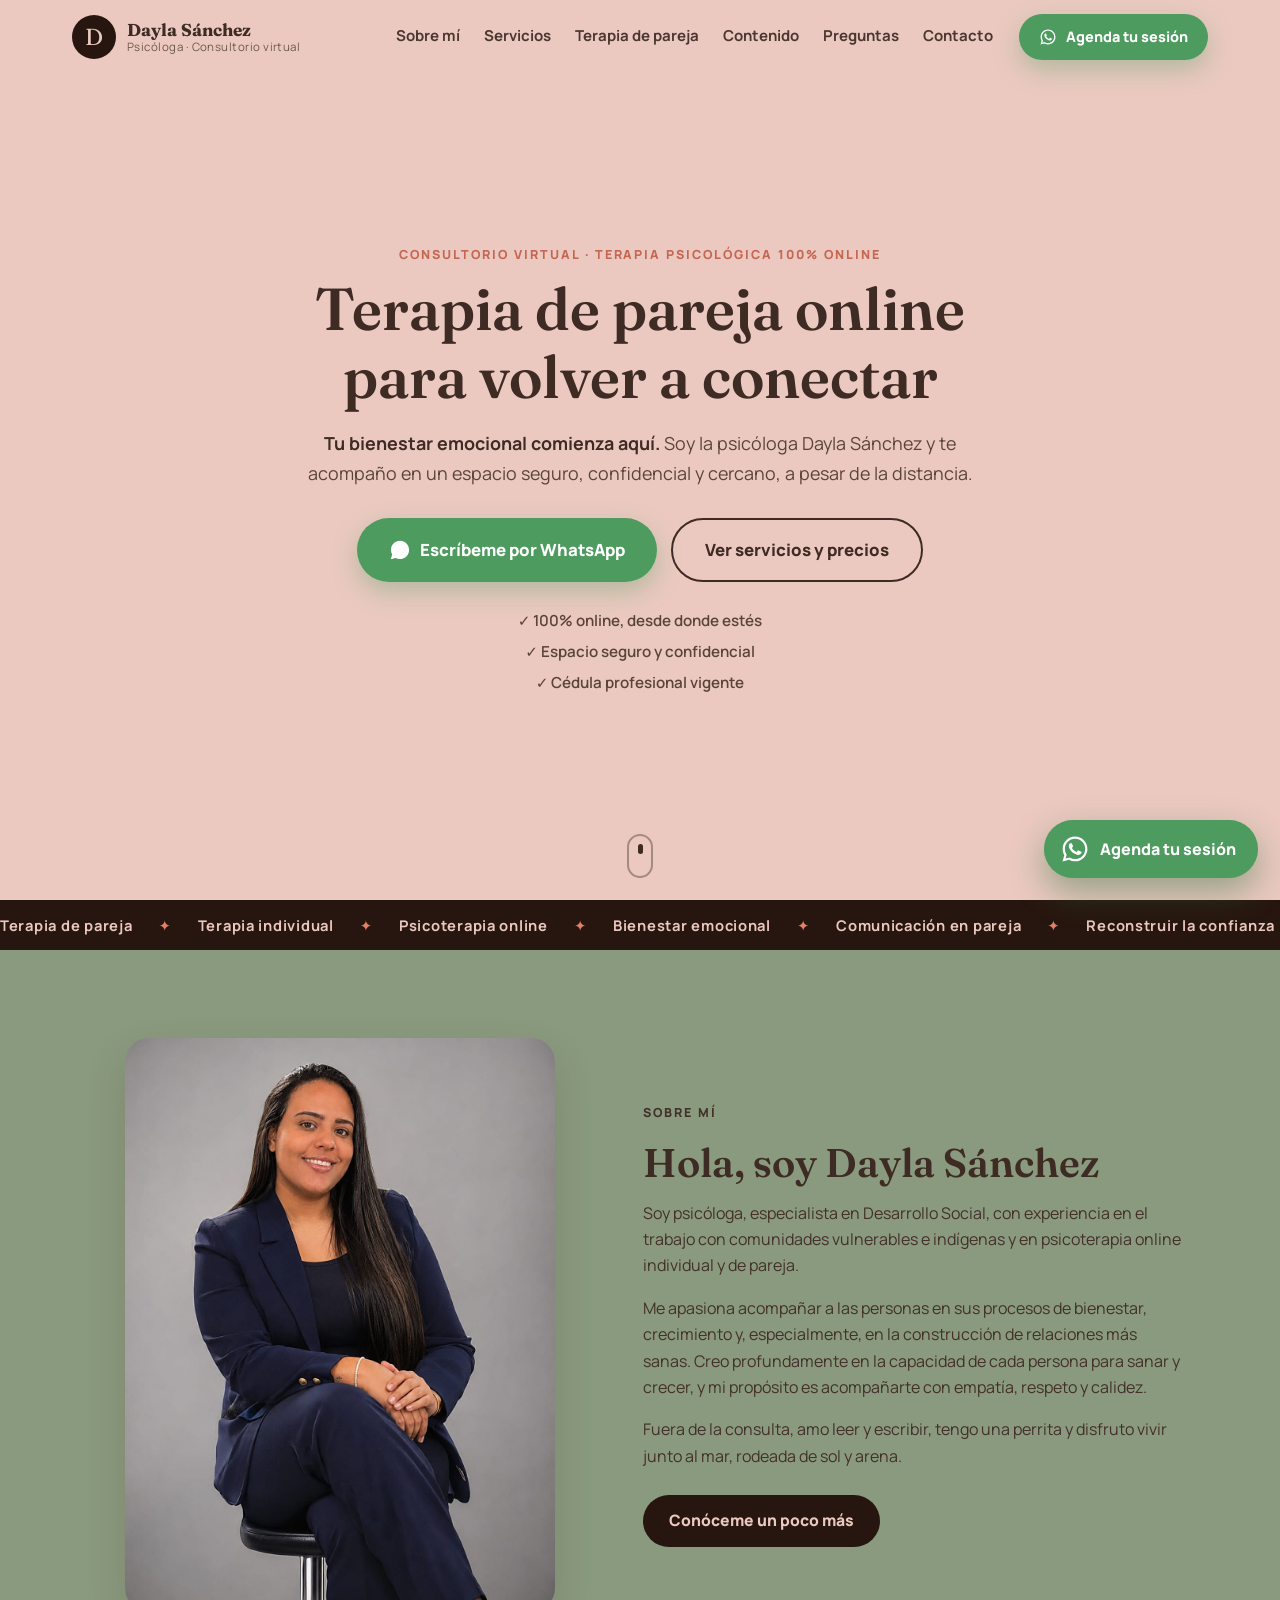
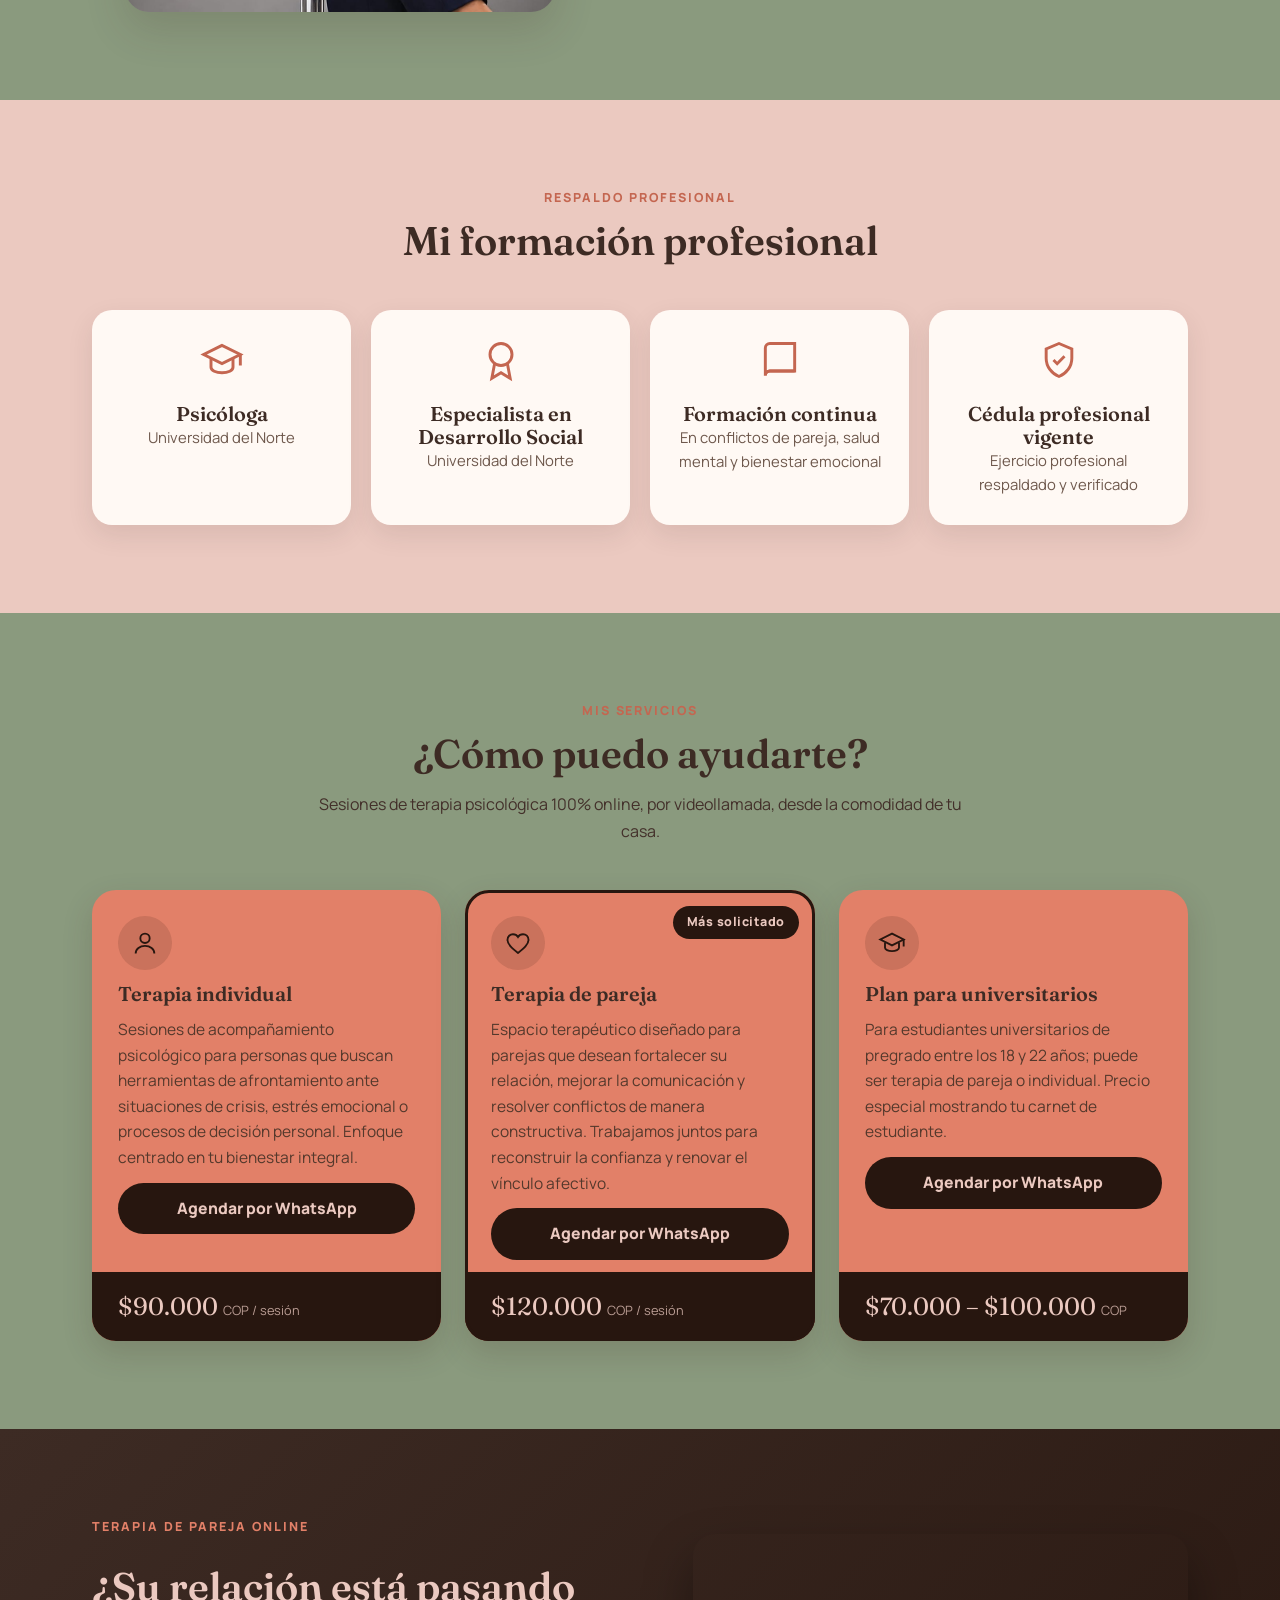
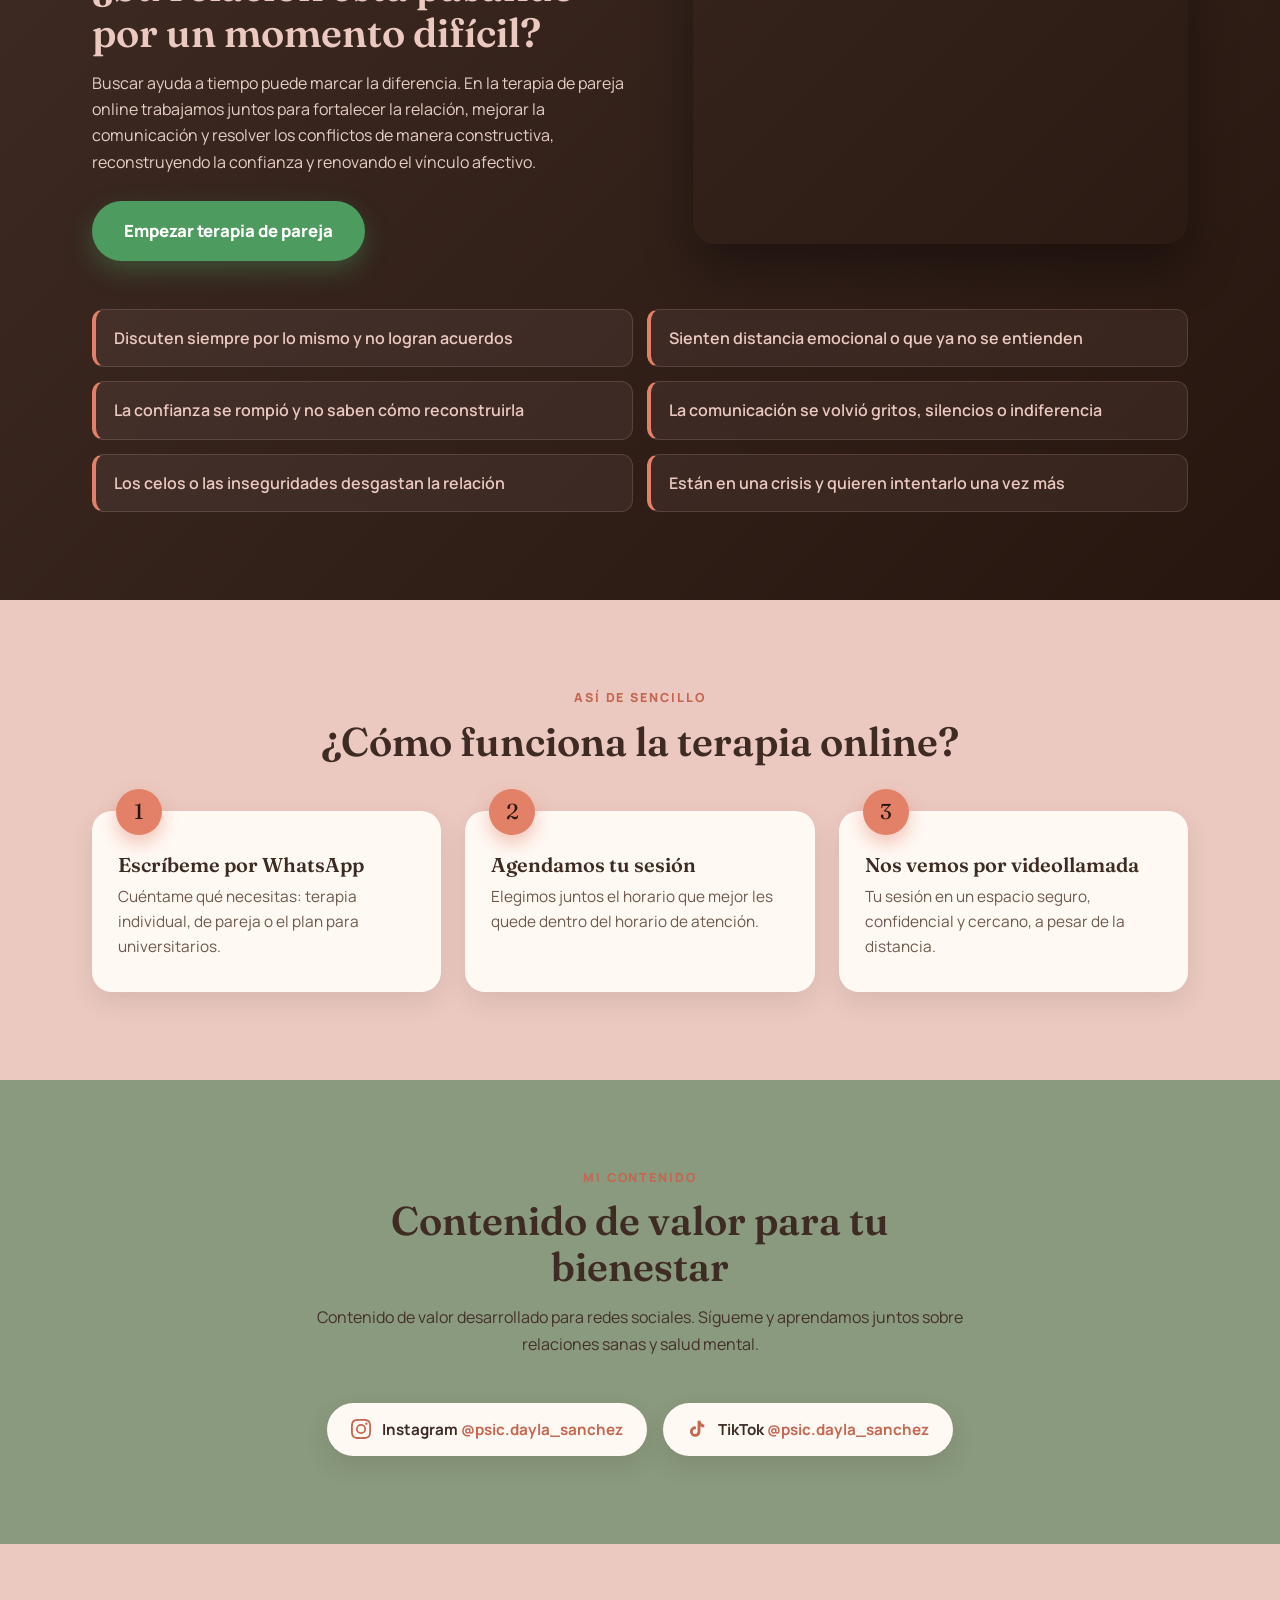
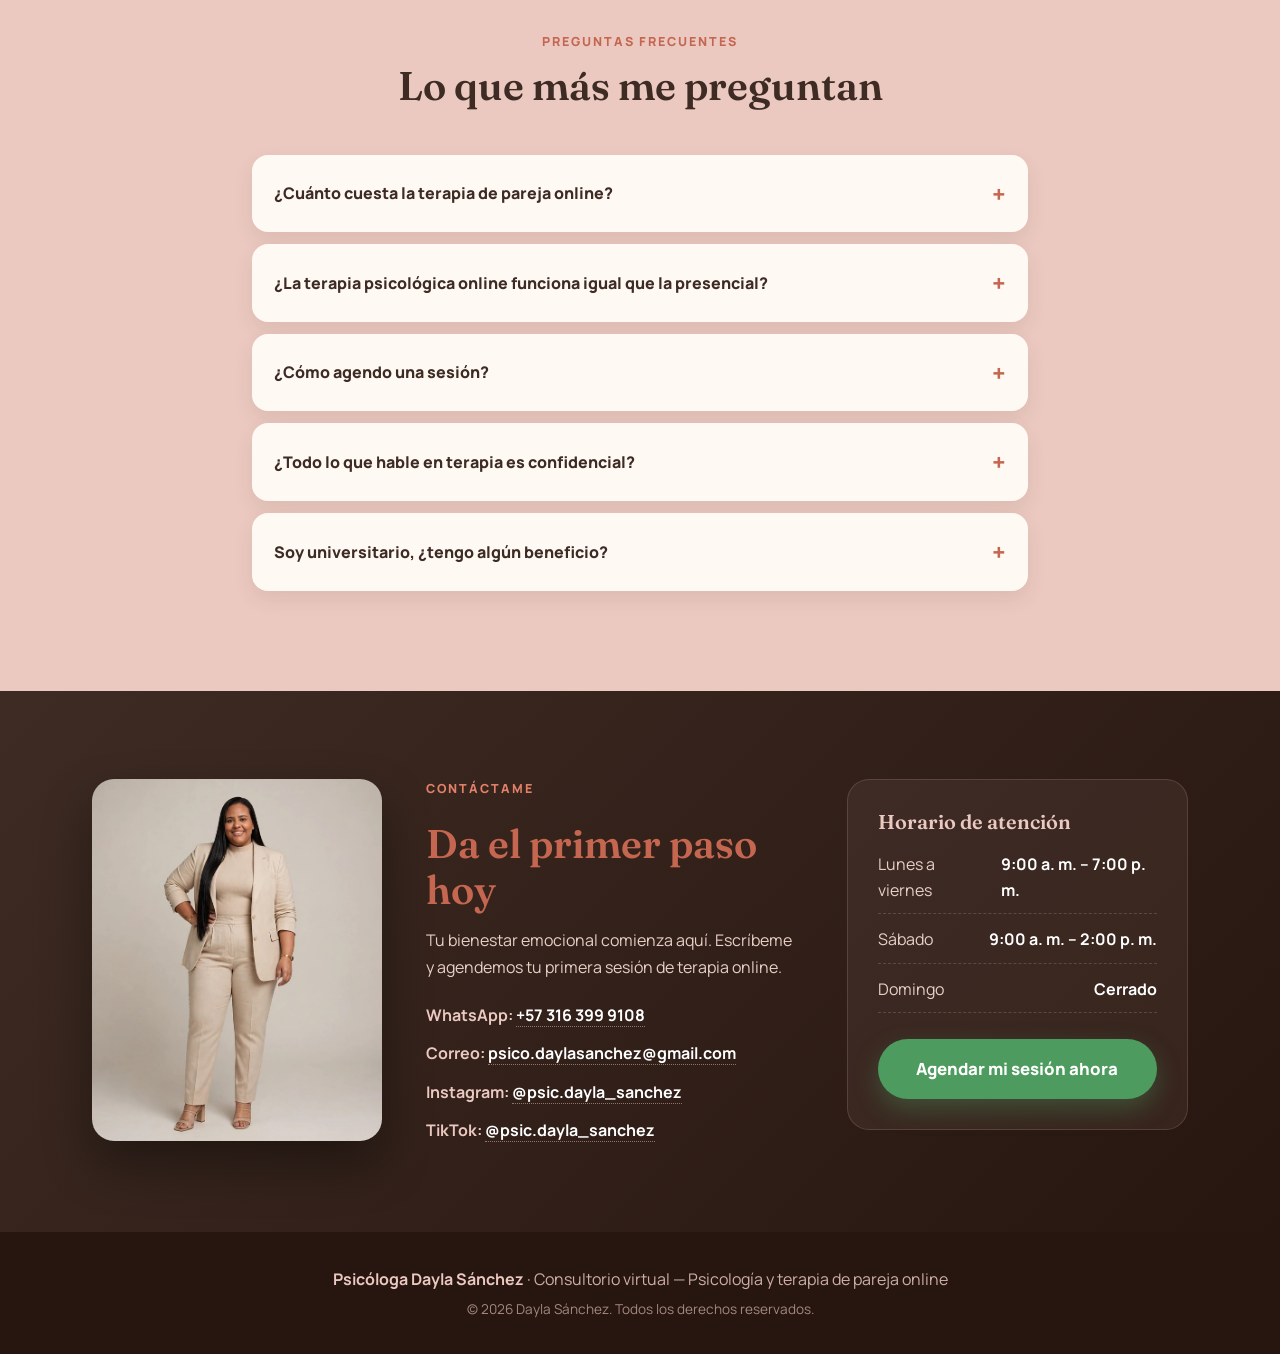
==== index.html @ b7647525 "Sin foto en el inicio, foto nueva en contacto y fotos en alta calidad" ====
<!DOCTYPE html>
<html lang="es">
<head>
<meta charset="UTF-8">
<meta name="viewport" content="width=device-width, initial-scale=1.0">
<title>Terapia de Pareja Online | Psicóloga Dayla Sánchez — Psicoterapia en línea</title>
<meta name="description" content="Terapia de pareja online con la psicóloga Dayla Sánchez. Psicoterapia 100% en línea: terapia individual, terapia de pareja y plan para universitarios. Espacio seguro, confidencial y cercano. Agenda tu sesión por WhatsApp.">
<meta name="keywords" content="terapia de pareja, terapia de pareja online, psicóloga de parejas, terapia psicológica online, psicoterapia en línea, terapia individual, psicóloga online, terapia para universitarios, bienestar emocional, conflictos de pareja">
<meta name="author" content="Psicóloga Dayla Sánchez">
<meta name="robots" content="index, follow">
<meta property="og:type" content="website">
<meta property="og:title" content="Terapia de Pareja Online | Psicóloga Dayla Sánchez">
<meta property="og:description" content="Tu bienestar emocional comienza aquí. Terapia psicológica 100% online: individual, de pareja y para universitarios. Agenda por WhatsApp.">
<meta property="og:image" content="contacto.jpg">
<meta property="og:locale" content="es_CO">
<link rel="icon" href="data:image/svg+xml,<svg xmlns='http://www.w3.org/2000/svg' viewBox='0 0 100 100'><circle cx='50' cy='50' r='46' fill='%2327160f'/><text x='50' y='66' font-size='52' text-anchor='middle' fill='%23ebc9c0' font-family='Georgia'>D</text></svg>">
<link rel="preconnect" href="https://fonts.googleapis.com">
<link rel="preconnect" href="https://fonts.gstatic.com" crossorigin>
<link href="https://fonts.googleapis.com/css2?family=Fraunces:ital,opsz,wght@0,9..144,400;0,9..144,500;0,9..144,600;1,9..144,400&family=Manrope:wght@400;500;600;700;800&display=swap" rel="stylesheet">
<link rel="stylesheet" href="styles.css">
<script type="application/ld+json">
{
  "@context": "https://schema.org",
  "@type": "ProfessionalService",
  "name": "Psicóloga Dayla Sánchez — Consultorio Virtual",
  "description": "Terapia psicológica 100% online: terapia de pareja, terapia individual y plan de terapia para universitarios.",
  "email": "psico.daylasanchez@gmail.com",
  "telephone": "+57 316 399 9108",
  "priceRange": "$70.000 - $120.000 COP",
  "openingHours": ["Mo-Fr 09:00-19:00", "Sa 09:00-14:00"],
  "founder": {
    "@type": "Person",
    "name": "Dayla Sánchez",
    "jobTitle": "Psicóloga — Especialista en Desarrollo Social",
    "alumniOf": "Universidad del Norte"
  },
  "sameAs": [
    "https://www.instagram.com/psic.dayla_sanchez",
    "https://www.tiktok.com/@psic.dayla_sanchez"
  ],
  "makesOffer": [
    {"@type": "Offer", "itemOffered": {"@type": "Service", "name": "Terapia de pareja online"}, "price": "120000", "priceCurrency": "COP"},
    {"@type": "Offer", "itemOffered": {"@type": "Service", "name": "Terapia individual online"}, "price": "90000", "priceCurrency": "COP"},
    {"@type": "Offer", "itemOffered": {"@type": "Service", "name": "Plan de terapia para universitarios"}, "price": "70000", "priceCurrency": "COP"}
  ]
}
</script>
<script type="application/ld+json">
{
  "@context": "https://schema.org",
  "@type": "FAQPage",
  "mainEntity": [
    {"@type": "Question", "name": "¿Cuánto cuesta la terapia de pareja online?", "acceptedAnswer": {"@type": "Answer", "text": "La sesión de terapia de pareja online cuesta $120.000 COP. La terapia individual cuesta $90.000 COP y el plan para universitarios está entre $70.000 y $100.000 COP."}},
    {"@type": "Question", "name": "¿La terapia psicológica online funciona igual que la presencial?", "acceptedAnswer": {"@type": "Answer", "text": "Sí. Las sesiones se realizan por videollamada en un espacio seguro, confidencial y cercano a pesar de la distancia, con el mismo acompañamiento profesional de una consulta presencial."}},
    {"@type": "Question", "name": "¿Cómo agendo una sesión de terapia de pareja?", "acceptedAnswer": {"@type": "Answer", "text": "Escribiendo por WhatsApp al +57 316 399 9108. El horario de atención es de lunes a viernes de 9:00 a. m. a 7:00 p. m. y sábados de 9:00 a. m. a 2:00 p. m."}},
    {"@type": "Question", "name": "¿La terapia es confidencial?", "acceptedAnswer": {"@type": "Answer", "text": "Sí. Todo lo que se conversa en sesión es estrictamente confidencial; es un espacio seguro pensado para que puedas expresarte con total confianza."}}
  ]
}
</script>
</head>
<body>

<header class="site-header" id="header">
  <div class="header-inner">
    <a class="brand" href="#inicio" aria-label="Psicóloga Dayla Sánchez">
      <span class="brand-mark">D</span>
      <span class="brand-text"><strong>Dayla Sánchez</strong><small>Psicóloga · Consultorio virtual</small></span>
    </a>
    <nav class="main-nav" aria-label="Navegación principal">
      <a href="#sobre-mi">Sobre mí</a>
      <a href="#servicios">Servicios</a>
      <a href="#pareja">Terapia de pareja</a>
      <a href="#contenido">Contenido</a>
      <a href="#preguntas">Preguntas</a>
      <a href="#contacto">Contacto</a>
    </nav>
    <a class="btn btn-whatsapp header-cta" href="https://wa.me/573163999108?text=Hola%20Dayla%2C%20quiero%20agendar%20una%20sesi%C3%B3n%20de%20terapia." target="_blank" rel="noopener">
      <svg viewBox="0 0 24 24" width="18" height="18" fill="currentColor" aria-hidden="true"><path d="M12.04 2C6.58 2 2.13 6.45 2.13 11.91c0 1.75.46 3.45 1.32 4.95L2 22l5.25-1.38a9.9 9.9 0 0 0 4.79 1.22c5.46 0 9.9-4.45 9.9-9.91C21.94 6.45 17.5 2 12.04 2zm0 18.03a8.1 8.1 0 0 1-4.13-1.13l-.3-.18-3.12.82.83-3.04-.19-.31a8.08 8.08 0 0 1-1.24-4.28c0-4.47 3.64-8.1 8.15-8.1 4.5 0 8.14 3.63 8.14 8.1 0 4.47-3.64 8.12-8.14 8.12zm4.46-6.08c-.25-.12-1.45-.72-1.67-.8-.22-.08-.39-.12-.55.13-.16.24-.62.8-.76.96-.14.16-.28.18-.53.06-.25-.13-1.03-.38-1.97-1.21-.73-.65-1.21-1.45-1.36-1.7-.14-.24-.01-.38.11-.5.11-.11.25-.28.37-.42.12-.14.16-.25.25-.41.08-.16.04-.31-.02-.43-.06-.13-.55-1.35-.77-1.84-.2-.48-.41-.42-.56-.43h-.48c-.17 0-.43.06-.66.31-.22.25-.86.85-.86 2.07 0 1.22.89 2.4 1.01 2.56.13.16 1.75 2.67 4.23 3.74.59.26 1.05.41 1.41.52.6.19 1.13.16 1.56.1.48-.07 1.45-.59 1.77-1.17.32-.58.32-1.07.22-1.17-.1-.1-.23-.16-.48-.28z"/></svg>
      Agenda tu sesión
    </a>
    <button class="nav-toggle" id="navToggle" aria-label="Abrir menú" aria-expanded="false"><span></span><span></span><span></span></button>
  </div>
</header>

<main>
<!-- ============ HERO ============ -->
<section class="hero" id="inicio">
  <div class="hero-inner">
  <div class="hero-content reveal">
    <p class="eyebrow">Consultorio virtual · Terapia psicológica 100% online</p>
    <h1>Terapia de pareja online para volver a conectar</h1>
    <p class="hero-sub"><strong>Tu bienestar emocional comienza aquí.</strong> Soy la psicóloga Dayla Sánchez y te acompaño en un espacio seguro, confidencial y cercano, a pesar de la distancia.</p>
    <div class="hero-ctas">
      <a class="btn btn-whatsapp btn-lg pulse" href="https://wa.me/573163999108?text=Hola%20Dayla%2C%20quiero%20informaci%C3%B3n%20sobre%20la%20terapia%20de%20pareja%20online." target="_blank" rel="noopener">
        <svg viewBox="0 0 24 24" width="22" height="22" fill="currentColor" aria-hidden="true"><path d="M12.04 2C6.58 2 2.13 6.45 2.13 11.91c0 1.75.46 3.45 1.32 4.95L2 22l5.25-1.38a9.9 9.9 0 0 0 4.79 1.22c5.46 0 9.9-4.45 9.9-9.91C21.94 6.45 17.5 2 12.04 2zm4.46 11.95c-.25-.12-1.45-.72-1.67-.8-.22-.08-.39-.12-.55.13-.16.24-.62.8-.76.96-.14.16-.28.18-.53.06-.25-.13-1.03-.38-1.97-1.21-.73-.65-1.21-1.45-1.36-1.7-.14-.24-.01-.38.11-.5.11-.11.25-.28.37-.42.12-.14.16-.25.25-.41.08-.16.04-.31-.02-.43-.06-.13-.55-1.35-.77-1.84-.2-.48-.41-.42-.56-.43h-.48c-.17 0-.43.06-.66.31-.22.25-.86.85-.86 2.07 0 1.22.89 2.4 1.01 2.56.13.16 1.75 2.67 4.23 3.74.59.26 1.05.41 1.41.52.6.19 1.13.16 1.56.1.48-.07 1.45-.59 1.77-1.17.32-.58.32-1.07.22-1.17-.1-.1-.23-.16-.48-.28z"/></svg>
        Escríbeme por WhatsApp
      </a>
      <a class="btn btn-ghost btn-lg" href="#servicios">Ver servicios y precios</a>
    </div>
    <ul class="hero-badges">
      <li>✓ 100% online, desde donde estés</li>
      <li>✓ Espacio seguro y confidencial</li>
      <li>✓ Cédula profesional vigente</li>
    </ul>
  </div>
  </div>
  <div class="scroll-hint" aria-hidden="true"><span></span></div>
</section>

<!-- ============ MARQUEE ============ -->
<div class="marquee" aria-hidden="true">
  <div class="marquee-track">
    <span>Terapia de pareja</span><i>✦</i><span>Terapia individual</span><i>✦</i><span>Psicoterapia online</span><i>✦</i><span>Bienestar emocional</span><i>✦</i><span>Comunicación en pareja</span><i>✦</i><span>Reconstruir la confianza</span><i>✦</i><span>Salud mental</span><i>✦</i>
    <span>Terapia de pareja</span><i>✦</i><span>Terapia individual</span><i>✦</i><span>Psicoterapia online</span><i>✦</i><span>Bienestar emocional</span><i>✦</i><span>Comunicación en pareja</span><i>✦</i><span>Reconstruir la confianza</span><i>✦</i><span>Salud mental</span><i>✦</i>
  </div>
</div>

<!-- ============ SOBRE MÍ ============ -->
<section class="section section-alt" id="sobre-mi">
  <div class="container about-grid">
    <div class="about-photo reveal">
      <img src="navy.jpg" alt="Retrato profesional de la psicóloga Dayla Sánchez" width="600" height="800">
    </div>
    <div class="about-text reveal">
      <p class="eyebrow">Sobre mí</p>
      <h2>Hola, soy Dayla Sánchez</h2>
      <p>Soy psicóloga, especialista en Desarrollo Social, con experiencia en el trabajo con comunidades vulnerables e indígenas y en psicoterapia online individual y de pareja.</p>
      <p>Me apasiona acompañar a las personas en sus procesos de bienestar, crecimiento y, especialmente, en la construcción de relaciones más sanas. Creo profundamente en la capacidad de cada persona para sanar y crecer, y mi propósito es acompañarte con empatía, respeto y calidez.</p>
      <p>Fuera de la consulta, amo leer y escribir, tengo una perrita y disfruto vivir junto al mar, rodeada de sol y arena.</p>
      <a class="btn btn-dark" href="https://wa.me/573163999108?text=Hola%20Dayla%2C%20quiero%20conocer%20m%C3%A1s%20sobre%20tus%20sesiones%20de%20terapia." target="_blank" rel="noopener">Conóceme un poco más</a>
    </div>
  </div>
</section>

<!-- ============ FORMACIÓN ============ -->
<section class="section">
  <div class="container">
    <div class="section-head reveal">
      <p class="eyebrow">Respaldo profesional</p>
      <h2>Mi formación profesional</h2>
    </div>
    <div class="cards-4">
      <article class="mini-card reveal">
        <svg class="icon" viewBox="0 0 24 24" fill="none" stroke="currentColor" stroke-width="1.6" aria-hidden="true"><path d="M12 4 2 9l10 5 10-5-10-5z"/><path d="M6 11.5V16c0 1.7 2.7 3 6 3s6-1.3 6-3v-4.5"/><path d="M22 9v6"/></svg>
        <h3>Psicóloga</h3>
        <p>Universidad del Norte</p>
      </article>
      <article class="mini-card reveal">
        <svg class="icon" viewBox="0 0 24 24" fill="none" stroke="currentColor" stroke-width="1.6" aria-hidden="true"><circle cx="12" cy="9" r="6"/><path d="M8.5 14 7 22l5-3 5 3-1.5-8"/></svg>
        <h3>Especialista en Desarrollo Social</h3>
        <p>Universidad del Norte</p>
      </article>
      <article class="mini-card reveal">
        <svg class="icon" viewBox="0 0 24 24" fill="none" stroke="currentColor" stroke-width="1.6" aria-hidden="true"><path d="M4 5.5A2.5 2.5 0 0 1 6.5 3H20v15H6.5A2.5 2.5 0 0 0 4 20.5v-15z"/><path d="M4 20.5A2.5 2.5 0 0 1 6.5 18H20"/></svg>
        <h3>Formación continua</h3>
        <p>En conflictos de pareja, salud mental y bienestar emocional</p>
      </article>
      <article class="mini-card reveal">
        <svg class="icon" viewBox="0 0 24 24" fill="none" stroke="currentColor" stroke-width="1.6" aria-hidden="true"><path d="M12 3l7 3v5c0 4.6-3 8.4-7 10-4-1.6-7-5.4-7-10V6l7-3z"/><path d="M9 12l2 2 4-4"/></svg>
        <h3>Cédula profesional vigente</h3>
        <p>Ejercicio profesional respaldado y verificado</p>
      </article>
    </div>
  </div>
</section>

<!-- ============ SERVICIOS ============ -->
<section class="section section-alt" id="servicios">
  <div class="container">
    <div class="section-head reveal">
      <p class="eyebrow">Mis servicios</p>
      <h2>¿Cómo puedo ayudarte?</h2>
      <p class="section-sub">Sesiones de terapia psicológica 100% online, por videollamada, desde la comodidad de tu casa.</p>
    </div>
    <div class="cards-3">
      <article class="service-card reveal">
        <div class="service-body">
          <span class="service-icon"><svg viewBox="0 0 24 24" fill="none" stroke="currentColor" stroke-width="1.6" aria-hidden="true"><circle cx="12" cy="8" r="4"/><path d="M4 21c0-4 3.6-6.5 8-6.5s8 2.5 8 6.5"/></svg></span>
          <h3>Terapia individual</h3>
          <p>Sesiones de acompañamiento psicológico para personas que buscan herramientas de afrontamiento ante situaciones de crisis, estrés emocional o procesos de decisión personal. Enfoque centrado en tu bienestar integral.</p>
          <a class="btn btn-dark" href="https://wa.me/573163999108?text=Hola%20Dayla%2C%20quiero%20agendar%20una%20sesi%C3%B3n%20de%20terapia%20individual." target="_blank" rel="noopener">Agendar por WhatsApp</a>
          <p class="price">$90.000 <small>COP / sesión</small></p>
        </div>
      </article>
      <article class="service-card featured reveal">
        <span class="tag">Más solicitado</span>
        <div class="service-body">
          <span class="service-icon"><svg viewBox="0 0 24 24" fill="none" stroke="currentColor" stroke-width="1.6" aria-hidden="true"><path d="M12 20.5C7 16.5 3 13.3 3 9.3 3 6.4 5.2 4.5 7.7 4.5c1.7 0 3.4.9 4.3 2.4.9-1.5 2.6-2.4 4.3-2.4 2.5 0 4.7 1.9 4.7 4.8 0 4-4 7.2-9 11.2z"/></svg></span>
          <h3>Terapia de pareja</h3>
          <p>Espacio terapéutico diseñado para parejas que desean fortalecer su relación, mejorar la comunicación y resolver conflictos de manera constructiva. Trabajamos juntos para reconstruir la confianza y renovar el vínculo afectivo.</p>
          <a class="btn btn-dark" href="https://wa.me/573163999108?text=Hola%20Dayla%2C%20quiero%20agendar%20una%20sesi%C3%B3n%20de%20terapia%20de%20pareja." target="_blank" rel="noopener">Agendar por WhatsApp</a>
          <p class="price">$120.000 <small>COP / sesión</small></p>
        </div>
      </article>
      <article class="service-card reveal">
        <div class="service-body">
          <span class="service-icon"><svg viewBox="0 0 24 24" fill="none" stroke="currentColor" stroke-width="1.6" aria-hidden="true"><path d="M12 4 2 9l10 5 10-5-10-5z"/><path d="M6 11.5V16c0 1.7 2.7 3 6 3s6-1.3 6-3v-4.5"/><path d="M22 9v6"/></svg></span>
          <h3>Plan para universitarios</h3>
          <p>Para estudiantes universitarios de pregrado entre los 18 y 22 años; puede ser terapia de pareja o individual. Precio especial mostrando tu carnet de estudiante.</p>
          <a class="btn btn-dark" href="https://wa.me/573163999108?text=Hola%20Dayla%2C%20quiero%20informaci%C3%B3n%20sobre%20el%20plan%20de%20terapia%20para%20universitarios." target="_blank" rel="noopener">Agendar por WhatsApp</a>
          <p class="price">$70.000 – $100.000 <small>COP</small></p>
        </div>
      </article>
    </div>
  </div>
</section>

<!-- ============ TERAPIA DE PAREJA ============ -->
<section class="section section-dark" id="pareja">
  <div class="container">
    <div class="couple-grid">
      <div class="reveal">
        <p class="eyebrow light">Terapia de pareja online</p>
        <h2>¿Su relación está pasando por un momento difícil?</h2>
        <p>Buscar ayuda a tiempo puede marcar la diferencia. En la terapia de pareja online trabajamos juntos para fortalecer la relación, mejorar la comunicación y resolver los conflictos de manera constructiva, reconstruyendo la confianza y renovando el vínculo afectivo.</p>
        <a class="btn btn-whatsapp btn-lg" href="https://wa.me/573163999108?text=Hola%20Dayla%2C%20quiero%20empezar%20terapia%20de%20pareja%20online." target="_blank" rel="noopener">Empezar terapia de pareja</a>
      </div>
      <div class="couple-video reveal">
        <video autoplay muted loop playsinline preload="metadata" aria-label="Pareja en una sesión de terapia psicológica">
          <source src="hero-video.mp4" type="video/mp4">
        </video>
      </div>
    </div>
    <ul class="signs reveal">
      <li>Discuten siempre por lo mismo y no logran acuerdos</li>
      <li>Sienten distancia emocional o que ya no se entienden</li>
      <li>La confianza se rompió y no saben cómo reconstruirla</li>
      <li>La comunicación se volvió gritos, silencios o indiferencia</li>
      <li>Los celos o las inseguridades desgastan la relación</li>
      <li>Están en una crisis y quieren intentarlo una vez más</li>
    </ul>
  </div>
</section>

<!-- ============ CÓMO FUNCIONA ============ -->
<section class="section">
  <div class="container">
    <div class="section-head reveal">
      <p class="eyebrow">Así de sencillo</p>
      <h2>¿Cómo funciona la terapia online?</h2>
    </div>
    <div class="steps">
      <div class="step reveal"><span class="step-num">1</span><h3>Escríbeme por WhatsApp</h3><p>Cuéntame qué necesitas: terapia individual, de pareja o el plan para universitarios.</p></div>
      <div class="step reveal"><span class="step-num">2</span><h3>Agendamos tu sesión</h3><p>Elegimos juntos el horario que mejor les quede dentro del horario de atención.</p></div>
      <div class="step reveal"><span class="step-num">3</span><h3>Nos vemos por videollamada</h3><p>Tu sesión en un espacio seguro, confidencial y cercano, a pesar de la distancia.</p></div>
    </div>
  </div>
</section>

<!-- ============ CONTENIDO ============ -->
<section class="section section-alt" id="contenido">
  <div class="container">
    <div class="section-head reveal">
      <p class="eyebrow">Mi contenido</p>
      <h2>Contenido de valor para tu bienestar</h2>
      <p class="section-sub">Contenido de valor desarrollado para redes sociales. Sígueme y aprendamos juntos sobre relaciones sanas y salud mental.</p>
    </div>
    <div class="social-row reveal">
      <a class="social-chip" href="https://www.instagram.com/psic.dayla_sanchez" target="_blank" rel="noopener">
        <svg viewBox="0 0 24 24" width="20" height="20" fill="currentColor" aria-hidden="true"><path d="M12 2.2c3.2 0 3.6 0 4.9.1 3.3.1 4.8 1.7 4.9 4.9.1 1.3.1 1.6.1 4.8s0 3.6-.1 4.8c-.1 3.2-1.7 4.8-4.9 4.9-1.3.1-1.6.1-4.9.1-3.2 0-3.6 0-4.8-.1-3.3-.1-4.8-1.7-4.9-4.9-.1-1.3-.1-1.6-.1-4.8s0-3.6.1-4.8C2.4 4 4 2.4 7.2 2.3c1.2-.1 1.6-.1 4.8-.1zM12 0C8.7 0 8.3 0 7.1.1 2.7.3.3 2.7.1 7.1 0 8.3 0 8.7 0 12s0 3.7.1 4.9c.2 4.4 2.6 6.8 7 7 1.2.1 1.6.1 4.9.1s3.7 0 4.9-.1c4.4-.2 6.8-2.6 7-7 .1-1.2.1-1.6.1-4.9s0-3.7-.1-4.9c-.2-4.4-2.6-6.8-7-7C15.7 0 15.3 0 12 0zm0 5.9A6.1 6.1 0 1 0 18.1 12 6.1 6.1 0 0 0 12 5.9zm0 10.1A4 4 0 1 1 16 12a4 4 0 0 1-4 4zm6.4-11.8a1.4 1.4 0 1 1-1.4 1.4 1.4 1.4 0 0 1 1.4-1.4z"/></svg>
        <span>Instagram <strong>@psic.dayla_sanchez</strong></span>
      </a>
      <a class="social-chip" href="https://www.tiktok.com/@psic.dayla_sanchez" target="_blank" rel="noopener">
        <svg viewBox="0 0 24 24" width="20" height="20" fill="currentColor" aria-hidden="true"><path d="M19.6 6.7a5.1 5.1 0 0 1-3.5-4.6V2h-3.4v13.1a2.9 2.9 0 1 1-2-2.7V8.9a6.3 6.3 0 1 0 5.4 6.2V8.6a8.3 8.3 0 0 0 4.6 1.5V6.7h-1.1z"/></svg>
        <span>TikTok <strong>@psic.dayla_sanchez</strong></span>
      </a>
    </div>
  </div>
</section>

<!-- ============ PREGUNTAS ============ -->
<section class="section" id="preguntas">
  <div class="container narrow">
    <div class="section-head reveal">
      <p class="eyebrow">Preguntas frecuentes</p>
      <h2>Lo que más me preguntan</h2>
    </div>
    <div class="faq reveal">
      <details><summary>¿Cuánto cuesta la terapia de pareja online?</summary><p>La sesión de terapia de pareja cuesta $120.000 COP. La terapia individual cuesta $90.000 COP y el plan para universitarios está entre $70.000 y $100.000 COP por sesión.</p></details>
      <details><summary>¿La terapia psicológica online funciona igual que la presencial?</summary><p>Sí. Las sesiones se realizan por videollamada en un espacio seguro, confidencial y cercano a pesar de la distancia, con el mismo acompañamiento profesional.</p></details>
      <details><summary>¿Cómo agendo una sesión?</summary><p>Solo debes escribirme por WhatsApp al +57 316 399 9108. Mi horario de atención es de lunes a viernes de 9:00 a. m. a 7:00 p. m. y sábados de 9:00 a. m. a 2:00 p. m.</p></details>
      <details><summary>¿Todo lo que hable en terapia es confidencial?</summary><p>Sí, completamente. La confidencialidad es la base del proceso terapéutico: lo que se conversa en sesión no se comparte con nadie.</p></details>
      <details><summary>Soy universitario, ¿tengo algún beneficio?</summary><p>Sí. Si eres estudiante de pregrado entre 18 y 22 años, tienes precio especial en terapia individual o de pareja mostrando tu carnet. Escríbeme y te cuento cómo acceder.</p></details>
    </div>
  </div>
</section>

<!-- ============ CONTACTO ============ -->
<section class="section section-dark contact-block" id="contacto">
  <div class="container contact-grid">
    <div class="contact-photo reveal">
      <img src="contacto.jpg" alt="Psicóloga Dayla Sánchez" width="900" height="1122">
    </div>
    <div class="reveal">
      <p class="eyebrow light">Contáctame</p>
      <h2>Da el primer paso hoy</h2>
      <p>Tu bienestar emocional comienza aquí. Escríbeme y agendemos tu primera sesión de terapia online.</p>
      <ul class="contact-list">
        <li><strong>WhatsApp:</strong> <a href="https://wa.me/573163999108" target="_blank" rel="noopener">+57 316 399 9108</a></li>
        <li><strong>Correo:</strong> <a href="mailto:psico.daylasanchez@gmail.com">psico.daylasanchez@gmail.com</a></li>
        <li><strong>Instagram:</strong> <a href="https://www.instagram.com/psic.dayla_sanchez" target="_blank" rel="noopener">@psic.dayla_sanchez</a></li>
        <li><strong>TikTok:</strong> <a href="https://www.tiktok.com/@psic.dayla_sanchez" target="_blank" rel="noopener">@psic.dayla_sanchez</a></li>
      </ul>
    </div>
    <div class="schedule reveal">
      <h3>Horario de atención</h3>
      <ul>
        <li><span>Lunes a viernes</span><strong>9:00 a. m. – 7:00 p. m.</strong></li>
        <li><span>Sábado</span><strong>9:00 a. m. – 2:00 p. m.</strong></li>
        <li><span>Domingo</span><strong>Cerrado</strong></li>
      </ul>
      <a class="btn btn-whatsapp btn-lg" href="https://wa.me/573163999108?text=Hola%20Dayla%2C%20quiero%20agendar%20una%20sesi%C3%B3n%20de%20terapia." target="_blank" rel="noopener">Agendar mi sesión ahora</a>
    </div>
  </div>
</section>
</main>

<footer class="footer">
  <div class="container footer-inner">
    <p><strong>Psicóloga Dayla Sánchez</strong> · Consultorio virtual — Psicología y terapia de pareja online</p>
    <p class="footer-small">© 2026 Dayla Sánchez. Todos los derechos reservados.</p>
  </div>
</footer>

<!-- Botón flotante de WhatsApp -->
<a class="wa-float" href="https://wa.me/573163999108?text=Hola%20Dayla%2C%20quiero%20agendar%20una%20sesi%C3%B3n%20de%20terapia." target="_blank" rel="noopener" aria-label="Agendar sesión por WhatsApp">
  <span class="wa-float-pulse" aria-hidden="true"></span>
  <svg viewBox="0 0 24 24" width="30" height="30" fill="#fff" aria-hidden="true"><path d="M12.04 2C6.58 2 2.13 6.45 2.13 11.91c0 1.75.46 3.45 1.32 4.95L2 22l5.25-1.38a9.9 9.9 0 0 0 4.79 1.22c5.46 0 9.9-4.45 9.9-9.91C21.94 6.45 17.5 2 12.04 2zm0 18.03a8.1 8.1 0 0 1-4.13-1.13l-.3-.18-3.12.82.83-3.04-.19-.31a8.08 8.08 0 0 1-1.24-4.28c0-4.47 3.64-8.1 8.15-8.1 4.5 0 8.14 3.63 8.14 8.1 0 4.47-3.64 8.12-8.14 8.12zm4.46-6.08c-.25-.12-1.45-.72-1.67-.8-.22-.08-.39-.12-.55.13-.16.24-.62.8-.76.96-.14.16-.28.18-.53.06-.25-.13-1.03-.38-1.97-1.21-.73-.65-1.21-1.45-1.36-1.7-.14-.24-.01-.38.11-.5.11-.11.25-.28.37-.42.12-.14.16-.25.25-.41.08-.16.04-.31-.02-.43-.06-.13-.55-1.35-.77-1.84-.2-.48-.41-.42-.56-.43h-.48c-.17 0-.43.06-.66.31-.22.25-.86.85-.86 2.07 0 1.22.89 2.4 1.01 2.56.13.16 1.75 2.67 4.23 3.74.59.26 1.05.41 1.41.52.6.19 1.13.16 1.56.1.48-.07 1.45-.59 1.77-1.17.32-.58.32-1.07.22-1.17-.1-.1-.23-.16-.48-.28z"/></svg>
  <span class="wa-float-text">Agenda tu sesión</span>
</a>

<script src="script.js"></script>
</body>
</html>
---- styles.css ----
:root{
  /* Paleta exacta de la página de Canva de Dayla */
  --rosa:#ebc9c0;
  --rosa-claro:#f7e8e2;
  --salvia:#8a9a7e;
  --marron:#3d2b24;
  --marron-oscuro:#27160f;
  --coral:#e28068;
  --terracota:#c46650;
  --tinta:#3d2b24;
  --tinta-suave:#6e584c;
  --blanco-calido:#fff9f4;
  --whatsapp:#4e9b5f;
  --whatsapp-oscuro:#418551;
  --radio:20px;
  --sombra:0 18px 40px rgba(61,43,36,.16);
  --fuente:'Manrope',system-ui,sans-serif;
  --display:'Fraunces',Georgia,serif;
}
*{margin:0;padding:0;box-sizing:border-box}
html{scroll-behavior:smooth}
body{font-family:var(--fuente);color:var(--tinta);background:var(--rosa);line-height:1.65;overflow-x:hidden}
img{max-width:100%;display:block}
a{text-decoration:none;color:inherit}
.container{max-width:1140px;margin:0 auto;padding:0 22px}
.container.narrow{max-width:820px}
h1,h2,h3{font-family:var(--display);font-weight:600;line-height:1.15;color:var(--marron)}
h2{font-size:clamp(1.8rem,3.4vw,2.5rem);margin-bottom:14px}
h3{font-size:1.25rem}
.eyebrow{text-transform:uppercase;letter-spacing:.16em;font-size:.78rem;font-weight:800;color:var(--terracota);margin-bottom:10px}
.eyebrow.light{color:var(--coral)}
.section{padding:88px 0;background:var(--rosa)}
.section-alt{background:var(--salvia)}
.section-dark{background:linear-gradient(135deg,var(--marron),var(--marron-oscuro));color:var(--rosa)}
.section-dark h2,.section-dark h3{color:var(--rosa)}
.contact-block h2{color:var(--terracota)}
.section-head{text-align:center;max-width:680px;margin:0 auto 46px}
.section-sub{color:var(--tinta-suave)}
.section-alt .section-sub{color:#43302a}

/* ---------- Botones ---------- */
.btn{display:inline-flex;align-items:center;gap:9px;font-weight:800;border-radius:999px;padding:13px 26px;font-size:.98rem;transition:transform .25s ease,box-shadow .25s ease,background .25s;cursor:pointer;border:none}
.btn:hover{transform:translateY(-2px)}
.btn-lg{padding:16px 32px;font-size:1.05rem}
.btn-whatsapp{background:var(--whatsapp);color:#fff;box-shadow:0 10px 24px rgba(78,155,95,.35)}
.btn-whatsapp:hover{background:var(--whatsapp-oscuro)}
.btn-dark{background:var(--marron-oscuro);color:var(--rosa)}
.btn-dark:hover{background:var(--marron)}
.btn-ghost{background:transparent;color:var(--marron);border:2px solid var(--marron)}
.btn-ghost:hover{background:var(--marron);color:var(--rosa)}
.pulse{animation:pulse 2.2s infinite}
@keyframes pulse{0%{box-shadow:0 0 0 0 rgba(78,155,95,.45)}70%{box-shadow:0 0 0 16px rgba(78,155,95,0)}100%{box-shadow:0 0 0 0 rgba(78,155,95,0)}}

/* ---------- Header ---------- */
.site-header{position:fixed;inset:0 0 auto 0;z-index:60;transition:background .3s,box-shadow .3s}
.site-header.scrolled{background:rgba(235,201,192,.95);backdrop-filter:blur(10px);box-shadow:0 6px 24px rgba(61,43,36,.14)}
.header-inner{max-width:1180px;margin:0 auto;padding:14px 22px;display:flex;align-items:center;gap:26px}
.brand{display:flex;align-items:center;gap:11px;margin-right:auto}
.brand-mark{width:44px;height:44px;border-radius:50%;background:var(--marron-oscuro);color:var(--rosa);font-family:var(--display);font-size:1.45rem;display:grid;place-items:center;flex:none}
.brand-text{display:flex;flex-direction:column;line-height:1.15}
.brand-text strong{font-family:var(--display);font-size:1.08rem;color:var(--marron)}
.brand-text small{font-size:.72rem;color:var(--tinta-suave);letter-spacing:.04em}
.main-nav{display:flex;gap:24px;font-weight:700;font-size:.94rem}
.main-nav a{color:var(--marron);opacity:.92;position:relative;padding:4px 0}
.main-nav a::after{content:"";position:absolute;left:0;bottom:0;height:2px;width:0;background:var(--terracota);transition:width .3s}
.main-nav a:hover::after{width:100%}
.header-cta{padding:11px 20px;font-size:.9rem}
.nav-toggle{display:none;background:none;border:none;cursor:pointer;flex-direction:column;gap:5px;padding:6px}
.nav-toggle span{display:block;width:26px;height:3px;border-radius:2px;background:var(--marron);transition:.3s}

/* ---------- Hero ---------- */
.hero{position:relative;overflow:hidden;background:var(--rosa)}
.hero-inner{position:relative;z-index:1;min-height:100svh;display:grid;grid-template-columns:1fr;align-items:center;max-width:860px;margin:0 auto;padding:130px 22px 90px;text-align:center}
.hero-content{color:var(--marron);max-width:720px;margin:0 auto}
.hero-content h1{color:var(--marron);font-size:clamp(2.3rem,5.2vw,3.7rem);margin-bottom:18px}
.hero-sub{font-size:1.12rem;color:#5a4438;margin-bottom:30px}
.hero-sub strong{color:var(--marron)}
.hero-ctas{display:flex;gap:14px;flex-wrap:wrap;margin-bottom:26px;justify-content:center}
.hero-badges{list-style:none;display:flex;flex-direction:column;gap:6px;font-size:.95rem;color:#5a4438;font-weight:600;align-items:center}
.scroll-hint{position:absolute;z-index:1;left:50%;bottom:22px;transform:translateX(-50%);width:26px;height:44px;border:2px solid rgba(61,43,36,.4);border-radius:999px;display:grid;justify-items:center;padding-top:8px}
.scroll-hint span{width:5px;height:10px;border-radius:3px;background:var(--marron);animation:hint 1.8s infinite}
@keyframes hint{0%{transform:translateY(0);opacity:1}70%{transform:translateY(14px);opacity:0}100%{opacity:0}}

/* ---------- Marquee ---------- */
.marquee{background:var(--marron-oscuro);color:var(--rosa);overflow:hidden;padding:13px 0}
.marquee-track{display:flex;gap:26px;white-space:nowrap;width:max-content;animation:marquee 30s linear infinite;font-weight:700;letter-spacing:.05em;font-size:.92rem}
.marquee-track i{color:var(--coral);font-style:normal}
@keyframes marquee{to{transform:translateX(-50%)}}

/* ---------- Sobre mí ---------- */
.about-grid{display:grid;grid-template-columns:1fr 1.1fr;gap:56px;align-items:center}
.about-photo img{border-radius:24px;box-shadow:var(--sombra);width:100%;height:auto;max-width:430px;aspect-ratio:3/4;object-fit:cover;object-position:center 15%;margin:0 auto}
.about-text p{color:#43302a;margin-bottom:16px}
.about-text .btn{margin-top:10px}

/* ---------- Tarjetas ---------- */
.cards-4{display:grid;grid-template-columns:repeat(4,1fr);gap:20px}
.cards-3{display:grid;grid-template-columns:repeat(3,1fr);gap:24px}
.mini-card{background:var(--blanco-calido);border-radius:var(--radio);padding:28px 22px;box-shadow:0 10px 26px rgba(61,43,36,.1);text-align:center;transition:transform .3s,box-shadow .3s}
.mini-card:hover{transform:translateY(-6px);box-shadow:var(--sombra)}
.mini-card .icon{width:44px;height:44px;color:var(--terracota);margin:0 auto 12px}
.mini-card p{color:var(--tinta-suave);font-size:.93rem}
.service-card{background:var(--coral);border-radius:24px;overflow:hidden;box-shadow:0 12px 30px rgba(61,43,36,.18);display:flex;flex-direction:column;position:relative;transition:transform .3s,box-shadow .3s}
.service-card:hover{transform:translateY(-8px);box-shadow:var(--sombra)}
.service-icon{width:54px;height:54px;border-radius:50%;background:rgba(39,22,15,.13);display:grid;place-items:center;color:var(--marron-oscuro)}
.service-icon svg{width:28px;height:28px}
.service-card.featured{outline:3px solid var(--marron-oscuro);outline-offset:-3px}
.service-card .tag{position:absolute;top:16px;right:16px;z-index:2;background:var(--marron-oscuro);color:var(--rosa);font-weight:800;font-size:.78rem;padding:6px 14px;border-radius:999px;letter-spacing:.04em}
.service-body{padding:26px;display:flex;flex-direction:column;gap:12px;flex:1}
.service-body p{color:#54382c;font-size:.97rem}
.service-body .price{font-family:var(--display);font-size:1.55rem;background:var(--marron-oscuro);color:var(--rosa);margin-top:auto;margin-inline:-26px;margin-bottom:-26px;padding:14px 26px}
.price small{font-family:var(--fuente);font-size:.8rem;color:rgba(235,201,192,.75)}
.service-body .btn{justify-content:center}

/* ---------- Pareja ---------- */
.couple-grid{display:grid;grid-template-columns:1.05fr .95fr;gap:54px;align-items:center}
.couple-grid p{color:#e8cfc6;margin-bottom:26px}
.couple-video video{width:100%;aspect-ratio:16/10;object-fit:cover;border-radius:22px;box-shadow:0 24px 48px rgba(0,0,0,.35);display:block}
.signs{list-style:none;display:grid;grid-template-columns:1fr 1fr;gap:14px;margin-top:48px}
.signs li{background:rgba(235,201,192,.07);border:1px solid rgba(235,201,192,.16);border-left:4px solid var(--coral);border-radius:12px;padding:15px 18px;font-weight:600;color:var(--rosa)}

/* ---------- Pasos ---------- */
.steps{display:grid;grid-template-columns:repeat(3,1fr);gap:24px}
.step{background:var(--blanco-calido);border-radius:var(--radio);padding:32px 26px;box-shadow:0 10px 26px rgba(61,43,36,.1);position:relative}
.step-num{position:absolute;top:-22px;left:24px;width:46px;height:46px;border-radius:50%;background:var(--coral);color:var(--marron-oscuro);font-family:var(--display);font-size:1.35rem;display:grid;place-items:center;box-shadow:0 8px 18px rgba(226,128,104,.45)}
.step h3{margin:10px 0 8px}
.step p{color:var(--tinta-suave);font-size:.96rem}

/* ---------- Contenido / redes ---------- */
.social-row{display:flex;gap:16px;justify-content:center;flex-wrap:wrap}
.social-chip{display:inline-flex;align-items:center;gap:11px;background:var(--blanco-calido);color:var(--marron);font-weight:700;font-size:.95rem;padding:14px 24px;border-radius:999px;box-shadow:0 10px 24px rgba(61,43,36,.13);transition:transform .25s,box-shadow .25s}
.social-chip:hover{transform:translateY(-3px);box-shadow:var(--sombra)}
.social-chip svg{color:var(--terracota);flex:none}
.social-chip strong{color:var(--terracota)}

/* ---------- FAQ ---------- */
.faq details{background:var(--blanco-calido);border-radius:16px;margin-bottom:12px;box-shadow:0 8px 20px rgba(61,43,36,.09);overflow:hidden}
.faq summary{cursor:pointer;font-weight:800;padding:19px 22px;color:var(--marron);list-style:none;display:flex;justify-content:space-between;align-items:center;gap:14px}
.faq summary::after{content:"+";font-size:1.5rem;color:var(--terracota);transition:transform .3s;flex:none}
.faq details[open ] summary::after{transform:rotate(45deg)}
.faq details p{padding:0 22px 20px;color:var(--tinta-suave)}

/* ---------- Contacto ---------- */
.contact-grid{display:grid;grid-template-columns:290px 1.05fr .95fr;gap:44px;align-items:start}
.contact-photo img{border-radius:22px;box-shadow:0 24px 48px rgba(0,0,0,.35);width:100%;height:auto;aspect-ratio:4/5;object-fit:cover;object-position:center 15%}
.contact-grid p{color:#e8cfc6;margin-bottom:22px}
.contact-list{list-style:none;display:flex;flex-direction:column;gap:12px}
.contact-list a{color:#fff;font-weight:700;border-bottom:1px dotted rgba(235,201,192,.5)}
.schedule{background:rgba(235,201,192,.07);border:1px solid rgba(235,201,192,.16);border-radius:22px;padding:30px}
.schedule ul{list-style:none;margin:18px 0 26px;display:flex;flex-direction:column;gap:12px}
.schedule li{display:flex;justify-content:space-between;gap:16px;border-bottom:1px dashed rgba(235,201,192,.2);padding-bottom:10px;color:#e8cfc6}
.schedule li strong{color:#fff}
.schedule .btn{width:100%;justify-content:center}

/* ---------- Footer ---------- */
.footer{background:var(--marron-oscuro);color:rgba(235,201,192,.85);padding:34px 0;text-align:center}
.footer strong{color:var(--rosa)}
.footer-small{font-size:.85rem;opacity:.75;margin-top:6px}

/* ---------- WhatsApp flotante ---------- */
.wa-float{position:fixed;right:22px;bottom:22px;z-index:80;display:flex;align-items:center;gap:10px;background:var(--whatsapp);color:#fff;font-weight:800;padding:14px 22px 14px 16px;border-radius:999px;box-shadow:0 14px 34px rgba(46,110,62,.45);transition:transform .25s}
.wa-float:hover{transform:scale(1.05)}
.wa-float-pulse{position:absolute;inset:0;border-radius:999px;background:var(--whatsapp);opacity:.45;z-index:-1;animation:waPulse 1.9s infinite}
@keyframes waPulse{0%{transform:scale(1);opacity:.45}100%{transform:scale(1.22,1.5);opacity:0}}

/* ---------- Animación al bajar ---------- */
.reveal{opacity:0;transform:translateY(34px);transition:opacity .8s ease,transform .8s cubic-bezier(.2,.7,.3,1)}
.reveal.visible{opacity:1;transform:none}
.reveal:nth-child(2){transition-delay:.08s}
.reveal:nth-child(3){transition-delay:.16s}

/* ---------- Responsive ---------- */
@media (max-width:960px){
  .hero-inner{grid-template-columns:1fr;padding-top:110px;text-align:center}
  .hero-content{margin:0 auto}
  .hero-ctas,.hero-badges{align-items:center;justify-content:center}
  .contact-photo{max-width:320px;width:100%;margin:0 auto}
  .about-grid,.couple-grid,.contact-grid{grid-template-columns:1fr}
  .signs{grid-template-columns:1fr}
  .cards-4{grid-template-columns:repeat(2,1fr)}
  .cards-3,.steps{grid-template-columns:1fr}
  .main-nav{position:fixed;inset:0 0 auto 0;top:72px;background:var(--rosa-claro);flex-direction:column;padding:20px 26px 26px;gap:16px;box-shadow:0 20px 30px rgba(61,43,36,.18);transform:translateY(-130%);transition:transform .35s}
  .main-nav.open{transform:none}
  .main-nav a{color:var(--marron)!important;font-size:1.05rem}
  .nav-toggle{display:flex}
  .header-cta{display:none}
  .section{padding:64px 0}
  .wa-float{right:14px;bottom:14px;padding:13px 18px 13px 14px}
}
@media (prefers-reduced-motion:reduce){
  *,*::before,*::after{animation-duration:.01ms!important;transition-duration:.01ms!important}
  .reveal{opacity:1;transform:none}
}
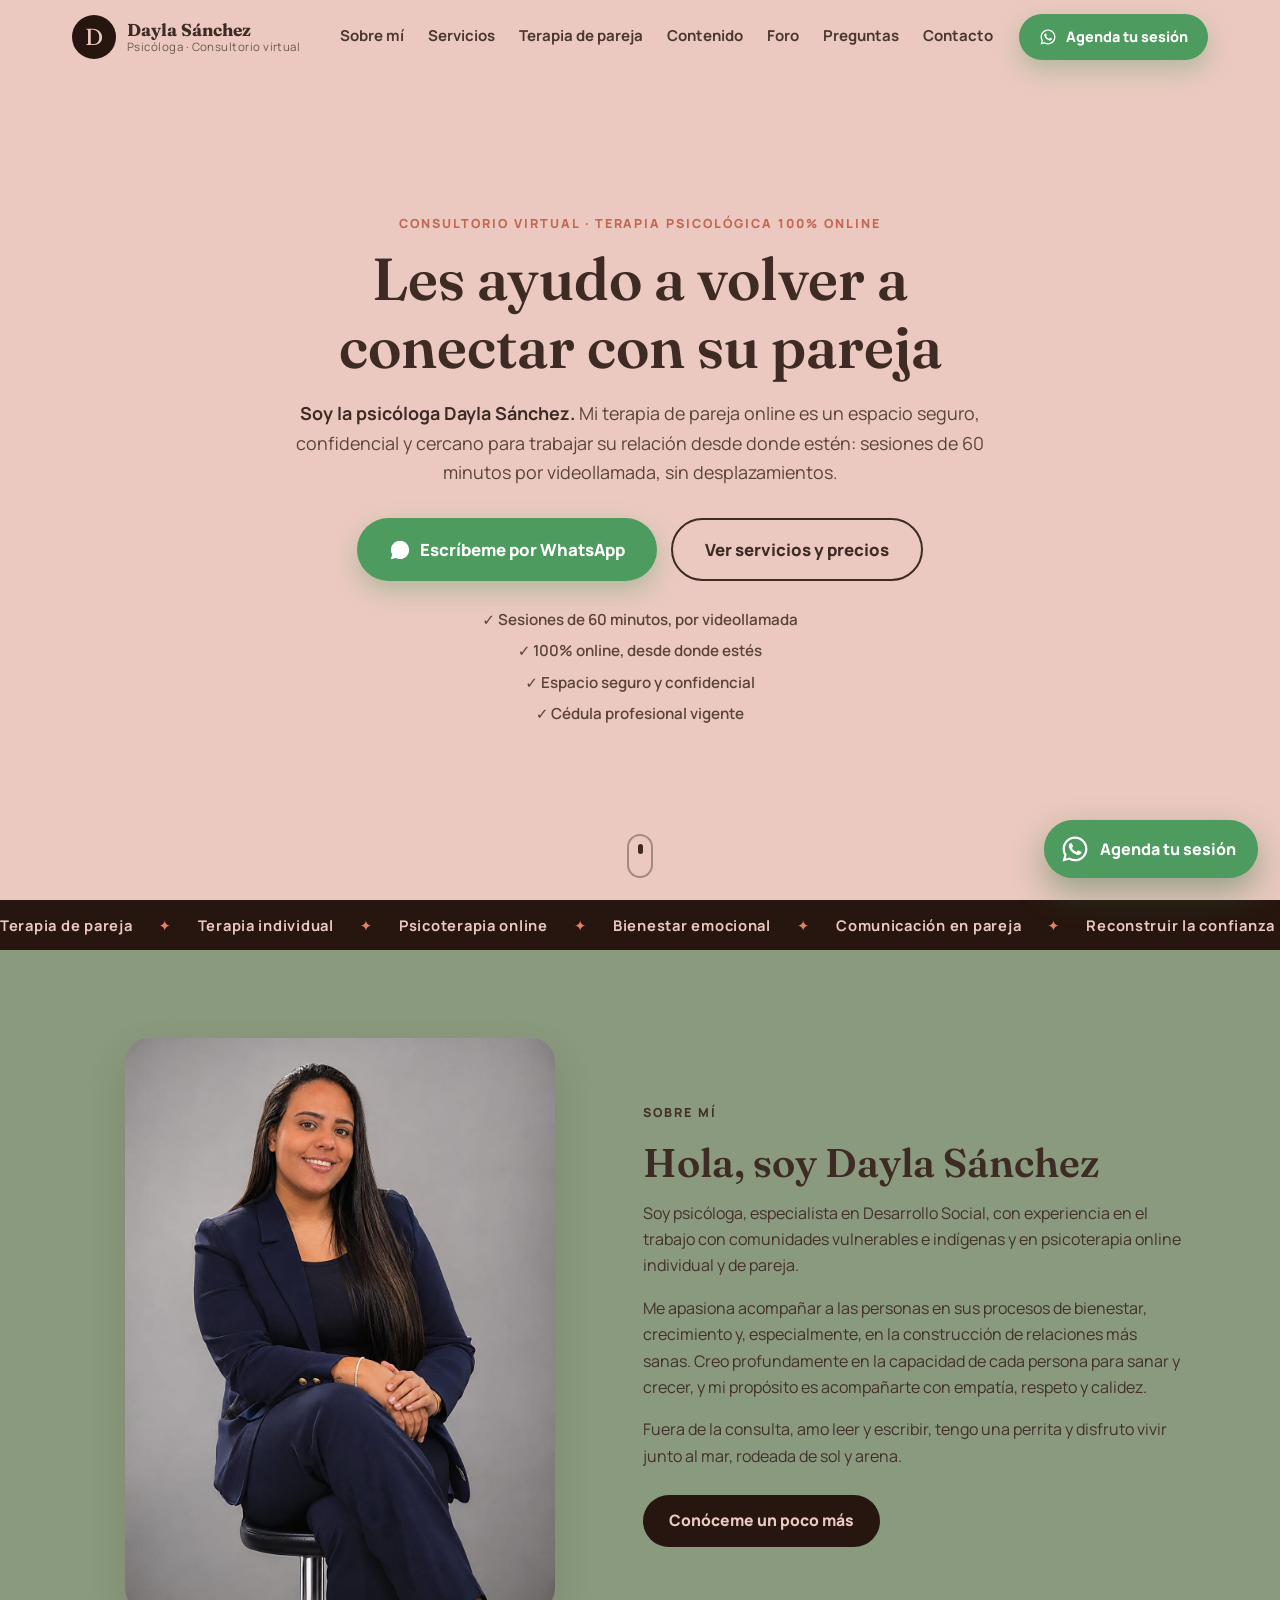
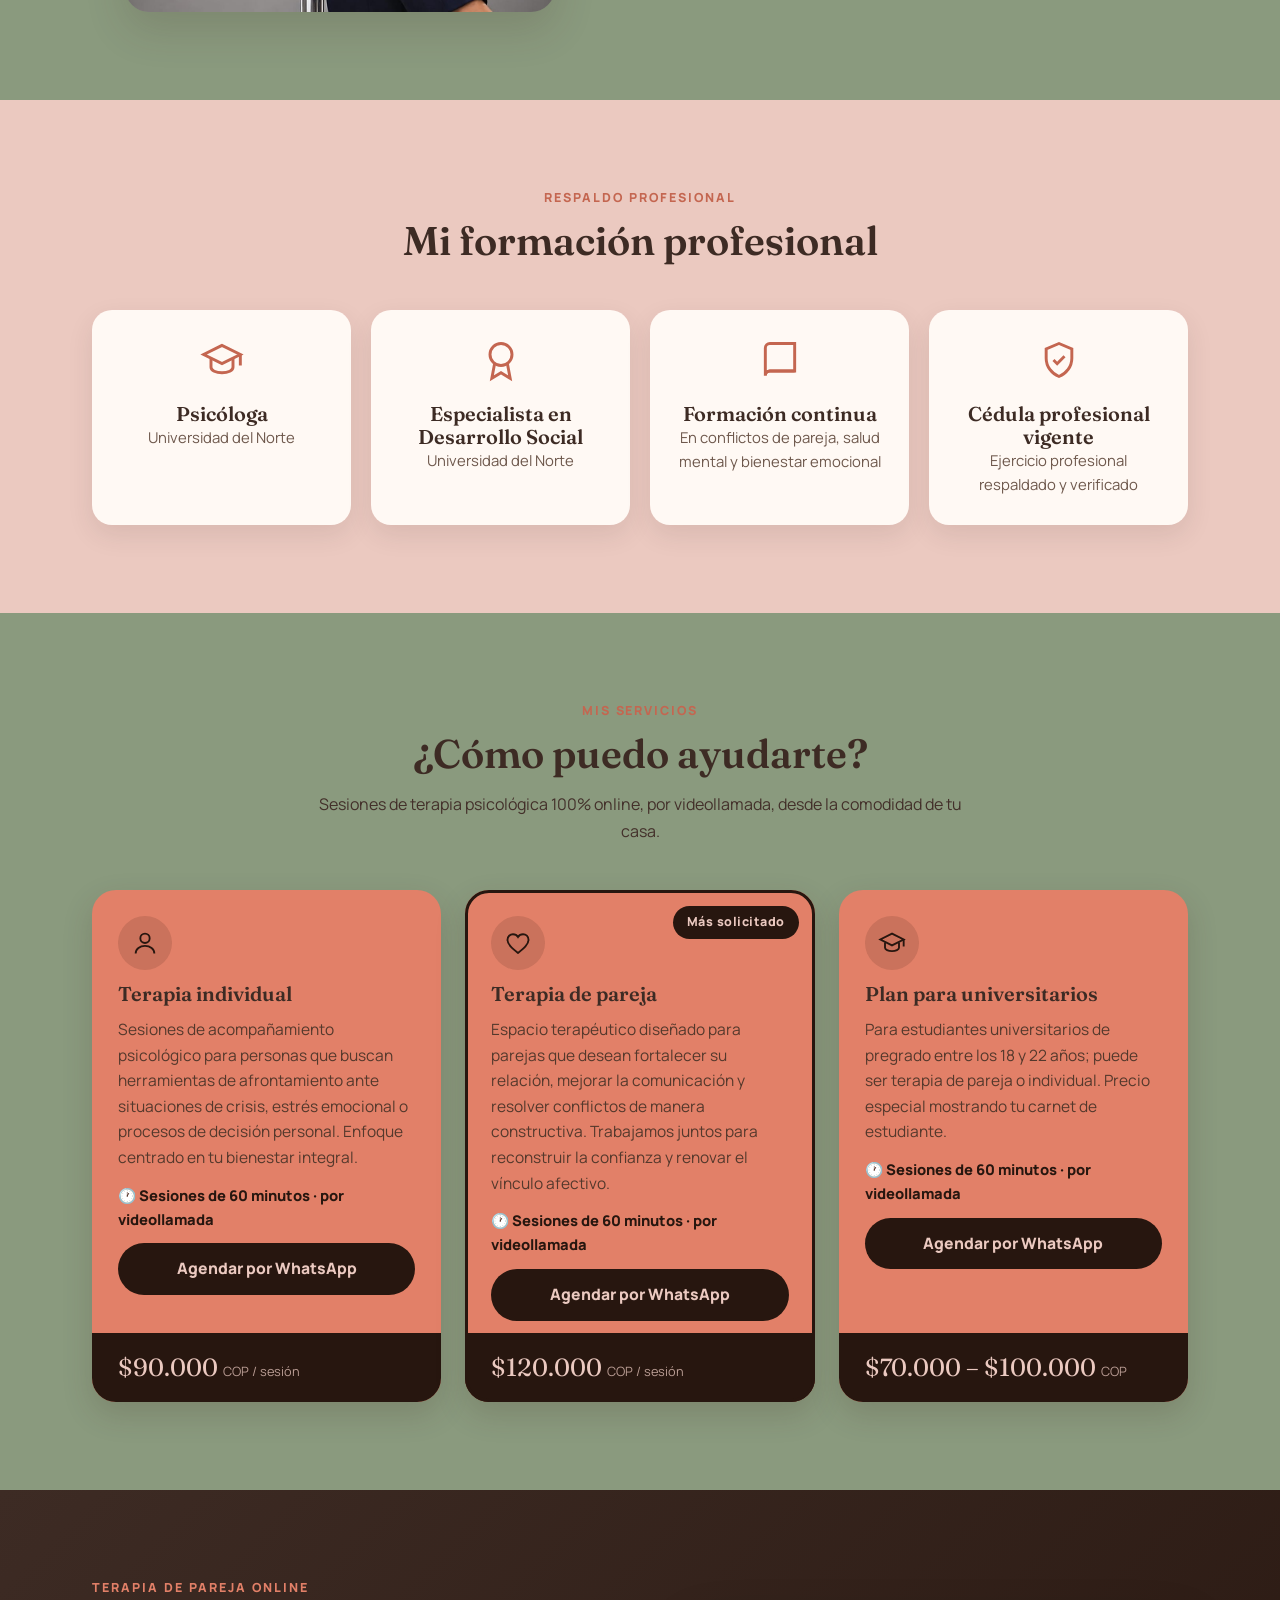
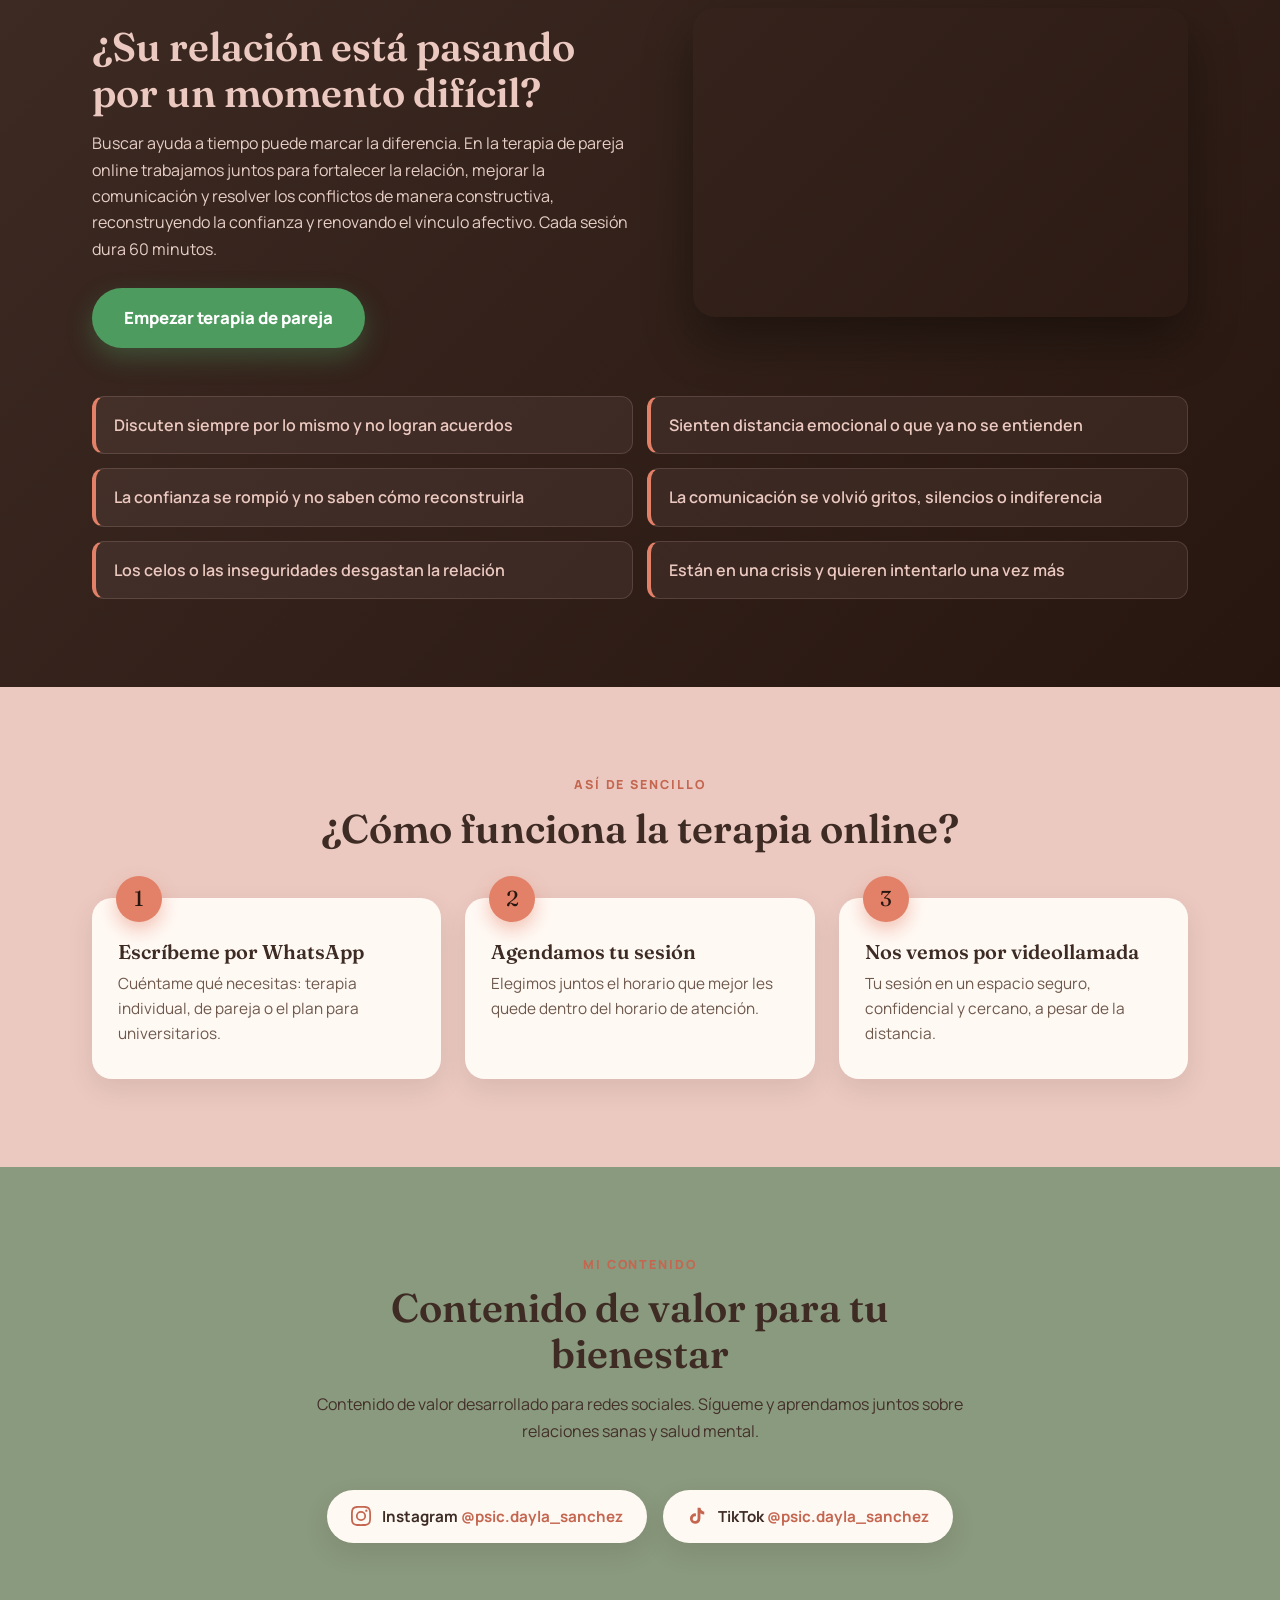
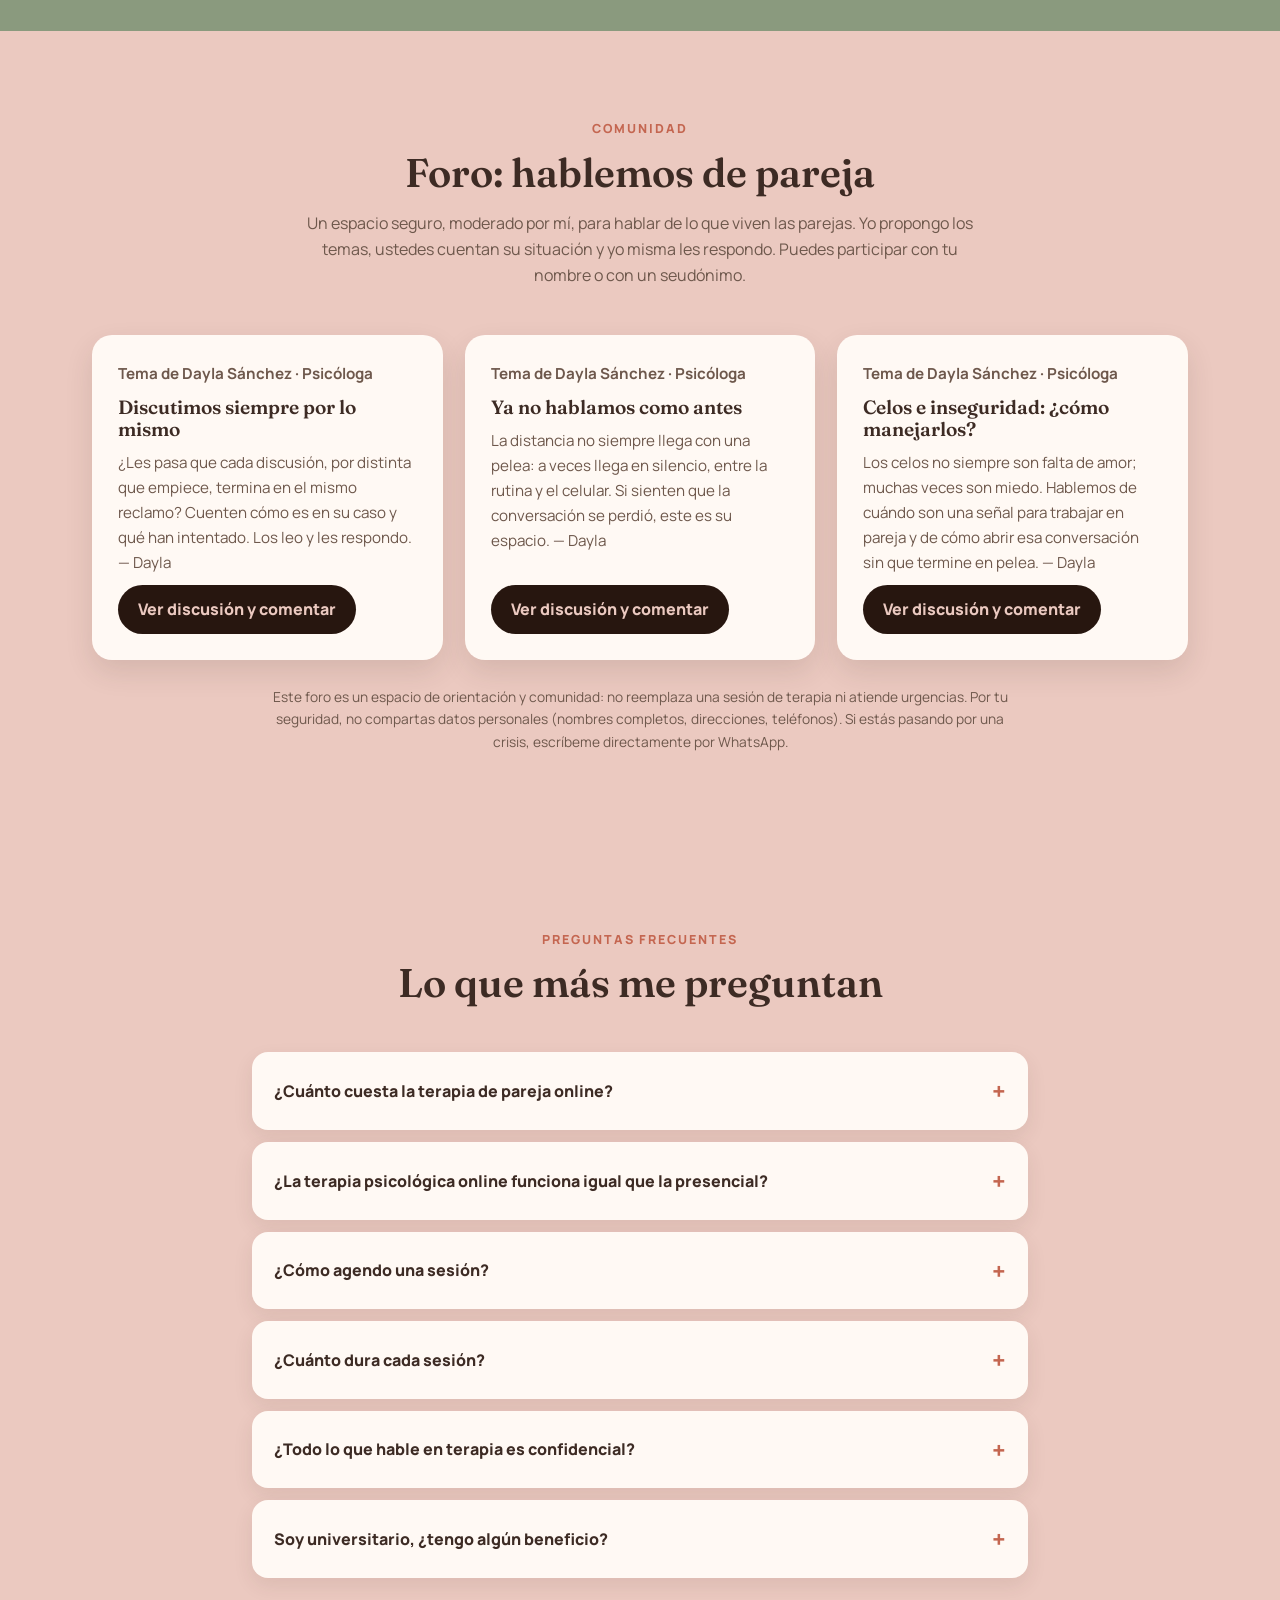
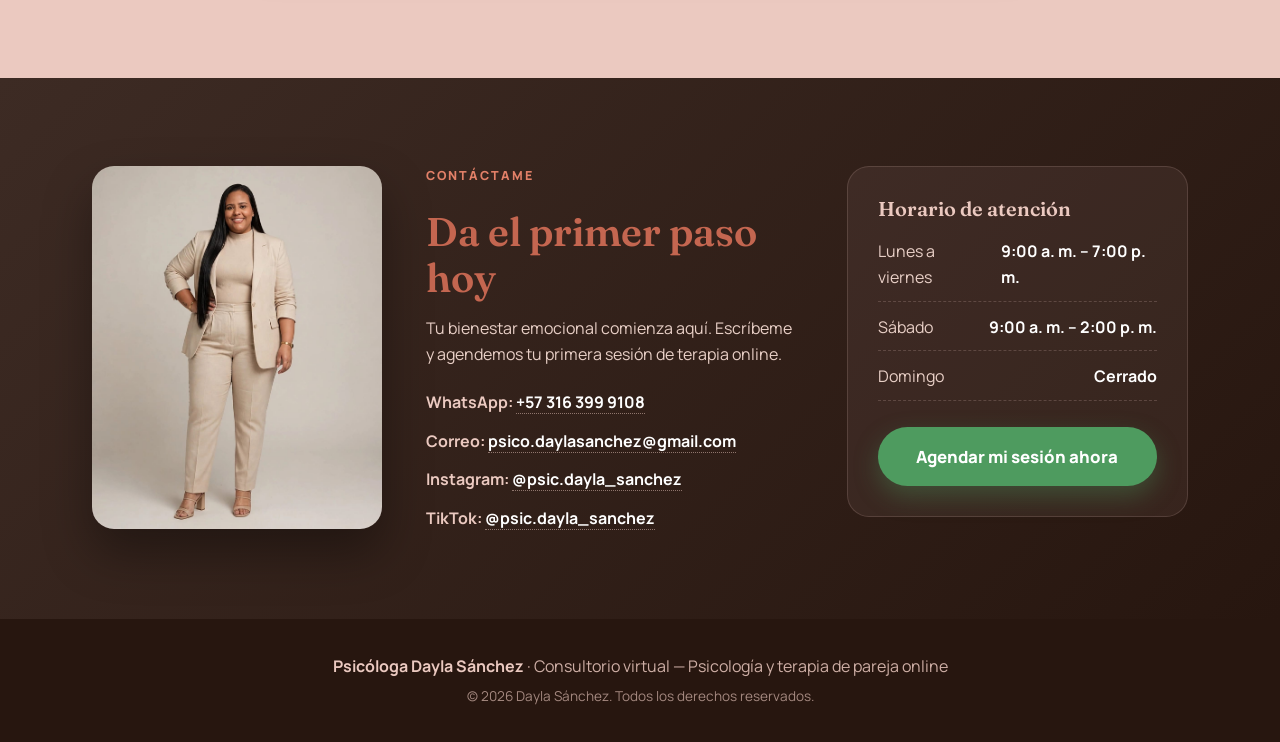
==== commit eb8d78f2: "Encabezado cercano, sesiones de 60 minutos y sección de foro" ====
--- a/index.html
+++ b/index.html
@@ -53,6 +53,7 @@
     {"@type": "Question", "name": "¿Cuánto cuesta la terapia de pareja online?", "acceptedAnswer": {"@type": "Answer", "text": "La sesión de terapia de pareja online cuesta $120.000 COP. La terapia individual cuesta $90.000 COP y el plan para universitarios está entre $70.000 y $100.000 COP."}},
     {"@type": "Question", "name": "¿La terapia psicológica online funciona igual que la presencial?", "acceptedAnswer": {"@type": "Answer", "text": "Sí. Las sesiones se realizan por videollamada en un espacio seguro, confidencial y cercano a pesar de la distancia, con el mismo acompañamiento profesional de una consulta presencial."}},
     {"@type": "Question", "name": "¿Cómo agendo una sesión de terapia de pareja?", "acceptedAnswer": {"@type": "Answer", "text": "Escribiendo por WhatsApp al +57 316 399 9108. El horario de atención es de lunes a viernes de 9:00 a. m. a 7:00 p. m. y sábados de 9:00 a. m. a 2:00 p. m."}},
+    {"@type": "Question", "name": "¿Cuánto dura cada sesión de terapia?", "acceptedAnswer": {"@type": "Answer", "text": "Cada sesión dura 60 minutos, tanto la terapia individual como la de pareja y el plan para universitarios."}},
     {"@type": "Question", "name": "¿La terapia es confidencial?", "acceptedAnswer": {"@type": "Answer", "text": "Sí. Todo lo que se conversa en sesión es estrictamente confidencial; es un espacio seguro pensado para que puedas expresarte con total confianza."}}
   ]
 }
@@ -71,6 +72,7 @@
       <a href="#servicios">Servicios</a>
       <a href="#pareja">Terapia de pareja</a>
       <a href="#contenido">Contenido</a>
+      <a href="#foro">Foro</a>
       <a href="#preguntas">Preguntas</a>
       <a href="#contacto">Contacto</a>
     </nav>
@@ -88,8 +90,8 @@
   <div class="hero-inner">
   <div class="hero-content reveal">
     <p class="eyebrow">Consultorio virtual · Terapia psicológica 100% online</p>
-    <h1>Terapia de pareja online para volver a conectar</h1>
-    <p class="hero-sub"><strong>Tu bienestar emocional comienza aquí.</strong> Soy la psicóloga Dayla Sánchez y te acompaño en un espacio seguro, confidencial y cercano, a pesar de la distancia.</p>
+    <h1>Les ayudo a volver a conectar con su pareja</h1>
+    <p class="hero-sub"><strong>Soy la psicóloga Dayla Sánchez.</strong> Mi terapia de pareja online es un espacio seguro, confidencial y cercano para trabajar su relación desde donde estén: sesiones de 60 minutos por videollamada, sin desplazamientos.</p>
     <div class="hero-ctas">
       <a class="btn btn-whatsapp btn-lg pulse" href="https://wa.me/573163999108?text=Hola%20Dayla%2C%20quiero%20informaci%C3%B3n%20sobre%20la%20terapia%20de%20pareja%20online." target="_blank" rel="noopener">
         <svg viewBox="0 0 24 24" width="22" height="22" fill="currentColor" aria-hidden="true"><path d="M12.04 2C6.58 2 2.13 6.45 2.13 11.91c0 1.75.46 3.45 1.32 4.95L2 22l5.25-1.38a9.9 9.9 0 0 0 4.79 1.22c5.46 0 9.9-4.45 9.9-9.91C21.94 6.45 17.5 2 12.04 2zm4.46 11.95c-.25-.12-1.45-.72-1.67-.8-.22-.08-.39-.12-.55.13-.16.24-.62.8-.76.96-.14.16-.28.18-.53.06-.25-.13-1.03-.38-1.97-1.21-.73-.65-1.21-1.45-1.36-1.7-.14-.24-.01-.38.11-.5.11-.11.25-.28.37-.42.12-.14.16-.25.25-.41.08-.16.04-.31-.02-.43-.06-.13-.55-1.35-.77-1.84-.2-.48-.41-.42-.56-.43h-.48c-.17 0-.43.06-.66.31-.22.25-.86.85-.86 2.07 0 1.22.89 2.4 1.01 2.56.13.16 1.75 2.67 4.23 3.74.59.26 1.05.41 1.41.52.6.19 1.13.16 1.56.1.48-.07 1.45-.59 1.77-1.17.32-.58.32-1.07.22-1.17-.1-.1-.23-.16-.48-.28z"/></svg>
@@ -98,6 +100,7 @@
       <a class="btn btn-ghost btn-lg" href="#servicios">Ver servicios y precios</a>
     </div>
     <ul class="hero-badges">
+      <li>✓ Sesiones de 60 minutos, por videollamada</li>
       <li>✓ 100% online, desde donde estés</li>
       <li>✓ Espacio seguro y confidencial</li>
       <li>✓ Cédula profesional vigente</li>
@@ -178,6 +181,7 @@
           <span class="service-icon"><svg viewBox="0 0 24 24" fill="none" stroke="currentColor" stroke-width="1.6" aria-hidden="true"><circle cx="12" cy="8" r="4"/><path d="M4 21c0-4 3.6-6.5 8-6.5s8 2.5 8 6.5"/></svg></span>
           <h3>Terapia individual</h3>
           <p>Sesiones de acompañamiento psicológico para personas que buscan herramientas de afrontamiento ante situaciones de crisis, estrés emocional o procesos de decisión personal. Enfoque centrado en tu bienestar integral.</p>
+          <p class="duration">🕐 Sesiones de 60 minutos · por videollamada</p>
           <a class="btn btn-dark" href="https://wa.me/573163999108?text=Hola%20Dayla%2C%20quiero%20agendar%20una%20sesi%C3%B3n%20de%20terapia%20individual." target="_blank" rel="noopener">Agendar por WhatsApp</a>
           <p class="price">$90.000 <small>COP / sesión</small></p>
         </div>
@@ -188,6 +192,7 @@
           <span class="service-icon"><svg viewBox="0 0 24 24" fill="none" stroke="currentColor" stroke-width="1.6" aria-hidden="true"><path d="M12 20.5C7 16.5 3 13.3 3 9.3 3 6.4 5.2 4.5 7.7 4.5c1.7 0 3.4.9 4.3 2.4.9-1.5 2.6-2.4 4.3-2.4 2.5 0 4.7 1.9 4.7 4.8 0 4-4 7.2-9 11.2z"/></svg></span>
           <h3>Terapia de pareja</h3>
           <p>Espacio terapéutico diseñado para parejas que desean fortalecer su relación, mejorar la comunicación y resolver conflictos de manera constructiva. Trabajamos juntos para reconstruir la confianza y renovar el vínculo afectivo.</p>
+          <p class="duration">🕐 Sesiones de 60 minutos · por videollamada</p>
           <a class="btn btn-dark" href="https://wa.me/573163999108?text=Hola%20Dayla%2C%20quiero%20agendar%20una%20sesi%C3%B3n%20de%20terapia%20de%20pareja." target="_blank" rel="noopener">Agendar por WhatsApp</a>
           <p class="price">$120.000 <small>COP / sesión</small></p>
         </div>
@@ -197,6 +202,7 @@
           <span class="service-icon"><svg viewBox="0 0 24 24" fill="none" stroke="currentColor" stroke-width="1.6" aria-hidden="true"><path d="M12 4 2 9l10 5 10-5-10-5z"/><path d="M6 11.5V16c0 1.7 2.7 3 6 3s6-1.3 6-3v-4.5"/><path d="M22 9v6"/></svg></span>
           <h3>Plan para universitarios</h3>
           <p>Para estudiantes universitarios de pregrado entre los 18 y 22 años; puede ser terapia de pareja o individual. Precio especial mostrando tu carnet de estudiante.</p>
+          <p class="duration">🕐 Sesiones de 60 minutos · por videollamada</p>
           <a class="btn btn-dark" href="https://wa.me/573163999108?text=Hola%20Dayla%2C%20quiero%20informaci%C3%B3n%20sobre%20el%20plan%20de%20terapia%20para%20universitarios." target="_blank" rel="noopener">Agendar por WhatsApp</a>
           <p class="price">$70.000 – $100.000 <small>COP</small></p>
         </div>
@@ -212,7 +218,7 @@
       <div class="reveal">
         <p class="eyebrow light">Terapia de pareja online</p>
         <h2>¿Su relación está pasando por un momento difícil?</h2>
-        <p>Buscar ayuda a tiempo puede marcar la diferencia. En la terapia de pareja online trabajamos juntos para fortalecer la relación, mejorar la comunicación y resolver los conflictos de manera constructiva, reconstruyendo la confianza y renovando el vínculo afectivo.</p>
+        <p>Buscar ayuda a tiempo puede marcar la diferencia. En la terapia de pareja online trabajamos juntos para fortalecer la relación, mejorar la comunicación y resolver los conflictos de manera constructiva, reconstruyendo la confianza y renovando el vínculo afectivo. Cada sesión dura 60 minutos.</p>
         <a class="btn btn-whatsapp btn-lg" href="https://wa.me/573163999108?text=Hola%20Dayla%2C%20quiero%20empezar%20terapia%20de%20pareja%20online." target="_blank" rel="noopener">Empezar terapia de pareja</a>
       </div>
       <div class="couple-video reveal">
@@ -268,6 +274,23 @@
   </div>
 </section>
 
+<!-- ============ FORO ============ -->
+<section class="section" id="foro">
+  <div class="container">
+    <div class="section-head reveal">
+      <p class="eyebrow">Comunidad</p>
+      <h2>Foro: hablemos de pareja</h2>
+      <p class="section-sub">Un espacio seguro, moderado por mí, para hablar de lo que viven las parejas. Yo propongo los temas, ustedes cuentan su situación y yo misma les respondo. Puedes participar con tu nombre o con un seudónimo.</p>
+    </div>
+    <div class="foro-grid" id="foro-temas"></div>
+    <div class="foro-hilo" id="foro-hilo" hidden>
+      <h3 id="foro-hilo-titulo"></h3>
+      <div id="foro-hilo-cuerpo"></div>
+    </div>
+    <p class="foro-note reveal">Este foro es un espacio de orientación y comunidad: no reemplaza una sesión de terapia ni atiende urgencias. Por tu seguridad, no compartas datos personales (nombres completos, direcciones, teléfonos). Si estás pasando por una crisis, escríbeme directamente por WhatsApp.</p>
+  </div>
+</section>
+
 <!-- ============ PREGUNTAS ============ -->
 <section class="section" id="preguntas">
   <div class="container narrow">
@@ -279,6 +302,7 @@
       <details><summary>¿Cuánto cuesta la terapia de pareja online?</summary><p>La sesión de terapia de pareja cuesta $120.000 COP. La terapia individual cuesta $90.000 COP y el plan para universitarios está entre $70.000 y $100.000 COP por sesión.</p></details>
       <details><summary>¿La terapia psicológica online funciona igual que la presencial?</summary><p>Sí. Las sesiones se realizan por videollamada en un espacio seguro, confidencial y cercano a pesar de la distancia, con el mismo acompañamiento profesional.</p></details>
       <details><summary>¿Cómo agendo una sesión?</summary><p>Solo debes escribirme por WhatsApp al +57 316 399 9108. Mi horario de atención es de lunes a viernes de 9:00 a. m. a 7:00 p. m. y sábados de 9:00 a. m. a 2:00 p. m.</p></details>
+      <details><summary>¿Cuánto dura cada sesión?</summary><p>Cada sesión dura 60 minutos, tanto la terapia individual como la de pareja y el plan para universitarios. Es un tiempo pensado para trabajar con calma, sin afanes.</p></details>
       <details><summary>¿Todo lo que hable en terapia es confidencial?</summary><p>Sí, completamente. La confidencialidad es la base del proceso terapéutico: lo que se conversa en sesión no se comparte con nadie.</p></details>
       <details><summary>Soy universitario, ¿tengo algún beneficio?</summary><p>Sí. Si eres estudiante de pregrado entre 18 y 22 años, tienes precio especial en terapia individual o de pareja mostrando tu carnet. Escríbeme y te cuento cómo acceder.</p></details>
     </div>
--- a/styles.css
+++ b/styles.css
@@ -108,6 +108,7 @@
 .service-card .tag{position:absolute;top:16px;right:16px;z-index:2;background:var(--marron-oscuro);color:var(--rosa);font-weight:800;font-size:.78rem;padding:6px 14px;border-radius:999px;letter-spacing:.04em}
 .service-body{padding:26px;display:flex;flex-direction:column;gap:12px;flex:1}
 .service-body p{color:#54382c;font-size:.97rem}
+.service-body .duration{font-weight:800;color:var(--marron-oscuro);font-size:.92rem}
 .service-body .price{font-family:var(--display);font-size:1.55rem;background:var(--marron-oscuro);color:var(--rosa);margin-top:auto;margin-inline:-26px;margin-bottom:-26px;padding:14px 26px}
 .price small{font-family:var(--fuente);font-size:.8rem;color:rgba(235,201,192,.75)}
 .service-body .btn{justify-content:center}
@@ -132,6 +133,22 @@
 .social-chip:hover{transform:translateY(-3px);box-shadow:var(--sombra)}
 .social-chip svg{color:var(--terracota);flex:none}
 .social-chip strong{color:var(--terracota)}
+
+/* ---------- Foro ---------- */
+.foro-grid{display:grid;grid-template-columns:repeat(3,1fr);gap:22px;margin-bottom:26px}
+.foro-card{background:var(--blanco-calido);border-radius:20px;padding:26px;box-shadow:0 12px 28px rgba(61,43,36,.12);display:flex;flex-direction:column;gap:10px}
+.foro-card h3{font-size:1.2rem;color:var(--marron)}
+.foro-card p{color:var(--tinta-suave);font-size:.95rem;flex:1}
+.foro-meta{font-size:.8rem;font-weight:700;color:var(--terracota)}
+.foro-card .foro-meta{flex:none}
+.foro-open{align-self:flex-start;background:var(--marron-oscuro);color:var(--rosa);border:none;font:inherit;font-weight:800;padding:11px 20px;border-radius:999px;cursor:pointer;transition:transform .2s,background .2s}
+.foro-open:hover{transform:translateY(-2px);background:var(--marron)}
+.foro-card.active{outline:3px solid var(--terracota)}
+.foro-hilo{background:var(--blanco-calido);border-radius:20px;padding:28px;box-shadow:0 12px 28px rgba(61,43,36,.12);margin-bottom:22px}
+.foro-hilo h3{color:var(--marron);margin-bottom:16px;font-size:1.3rem}
+.foro-pending{text-align:center;padding:14px 8px;color:var(--tinta-suave)}
+.foro-pending .btn{margin-top:14px}
+.foro-note{font-size:.86rem;color:var(--tinta-suave);text-align:center;max-width:760px;margin:0 auto}
 
 /* ---------- FAQ ---------- */
 .faq details{background:var(--blanco-calido);border-radius:16px;margin-bottom:12px;box-shadow:0 8px 20px rgba(61,43,36,.09);overflow:hidden}
@@ -178,7 +195,7 @@
   .about-grid,.couple-grid,.contact-grid{grid-template-columns:1fr}
   .signs{grid-template-columns:1fr}
   .cards-4{grid-template-columns:repeat(2,1fr)}
-  .cards-3,.steps{grid-template-columns:1fr}
+  .cards-3,.steps,.foro-grid{grid-template-columns:1fr}
   .main-nav{position:fixed;inset:0 0 auto 0;top:72px;background:var(--rosa-claro);flex-direction:column;padding:20px 26px 26px;gap:16px;box-shadow:0 20px 30px rgba(61,43,36,.18);transform:translateY(-130%);transition:transform .35s}
   .main-nav.open{transform:none}
   .main-nav a{color:var(--marron)!important;font-size:1.05rem}
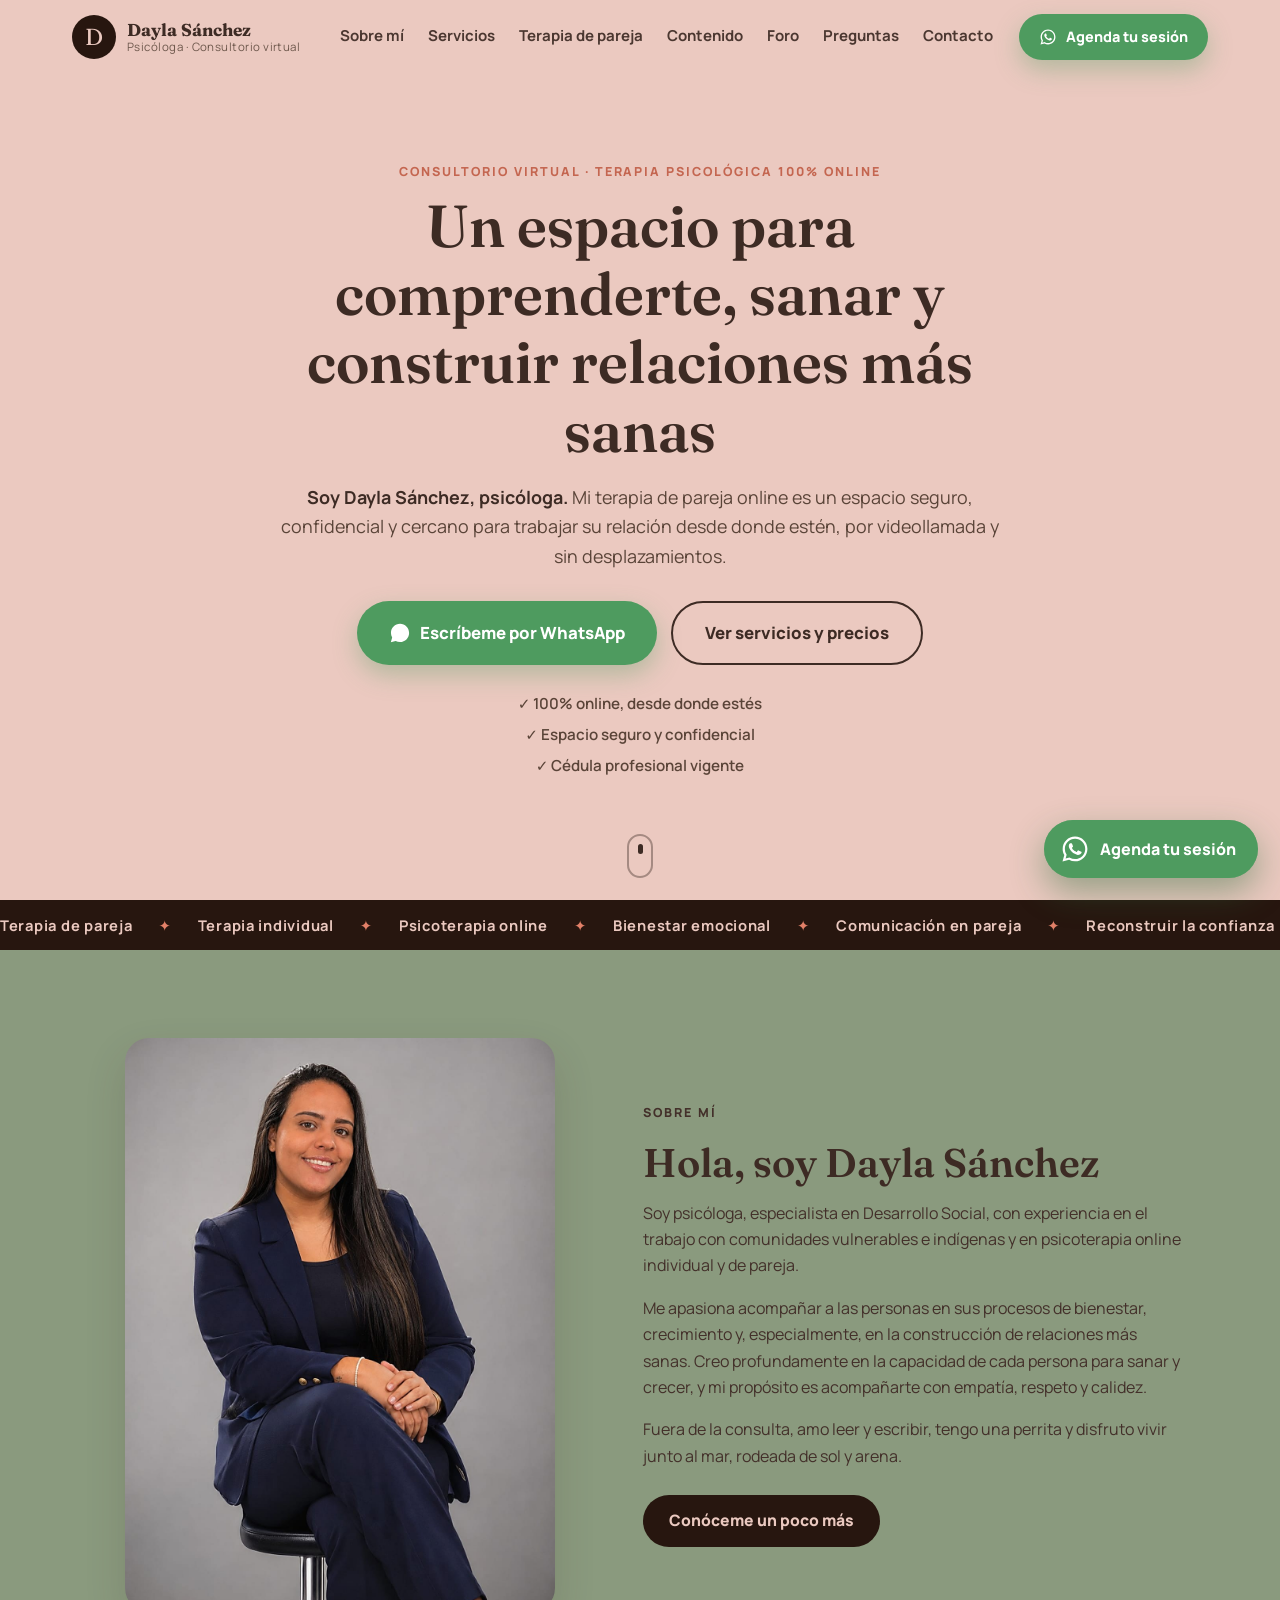
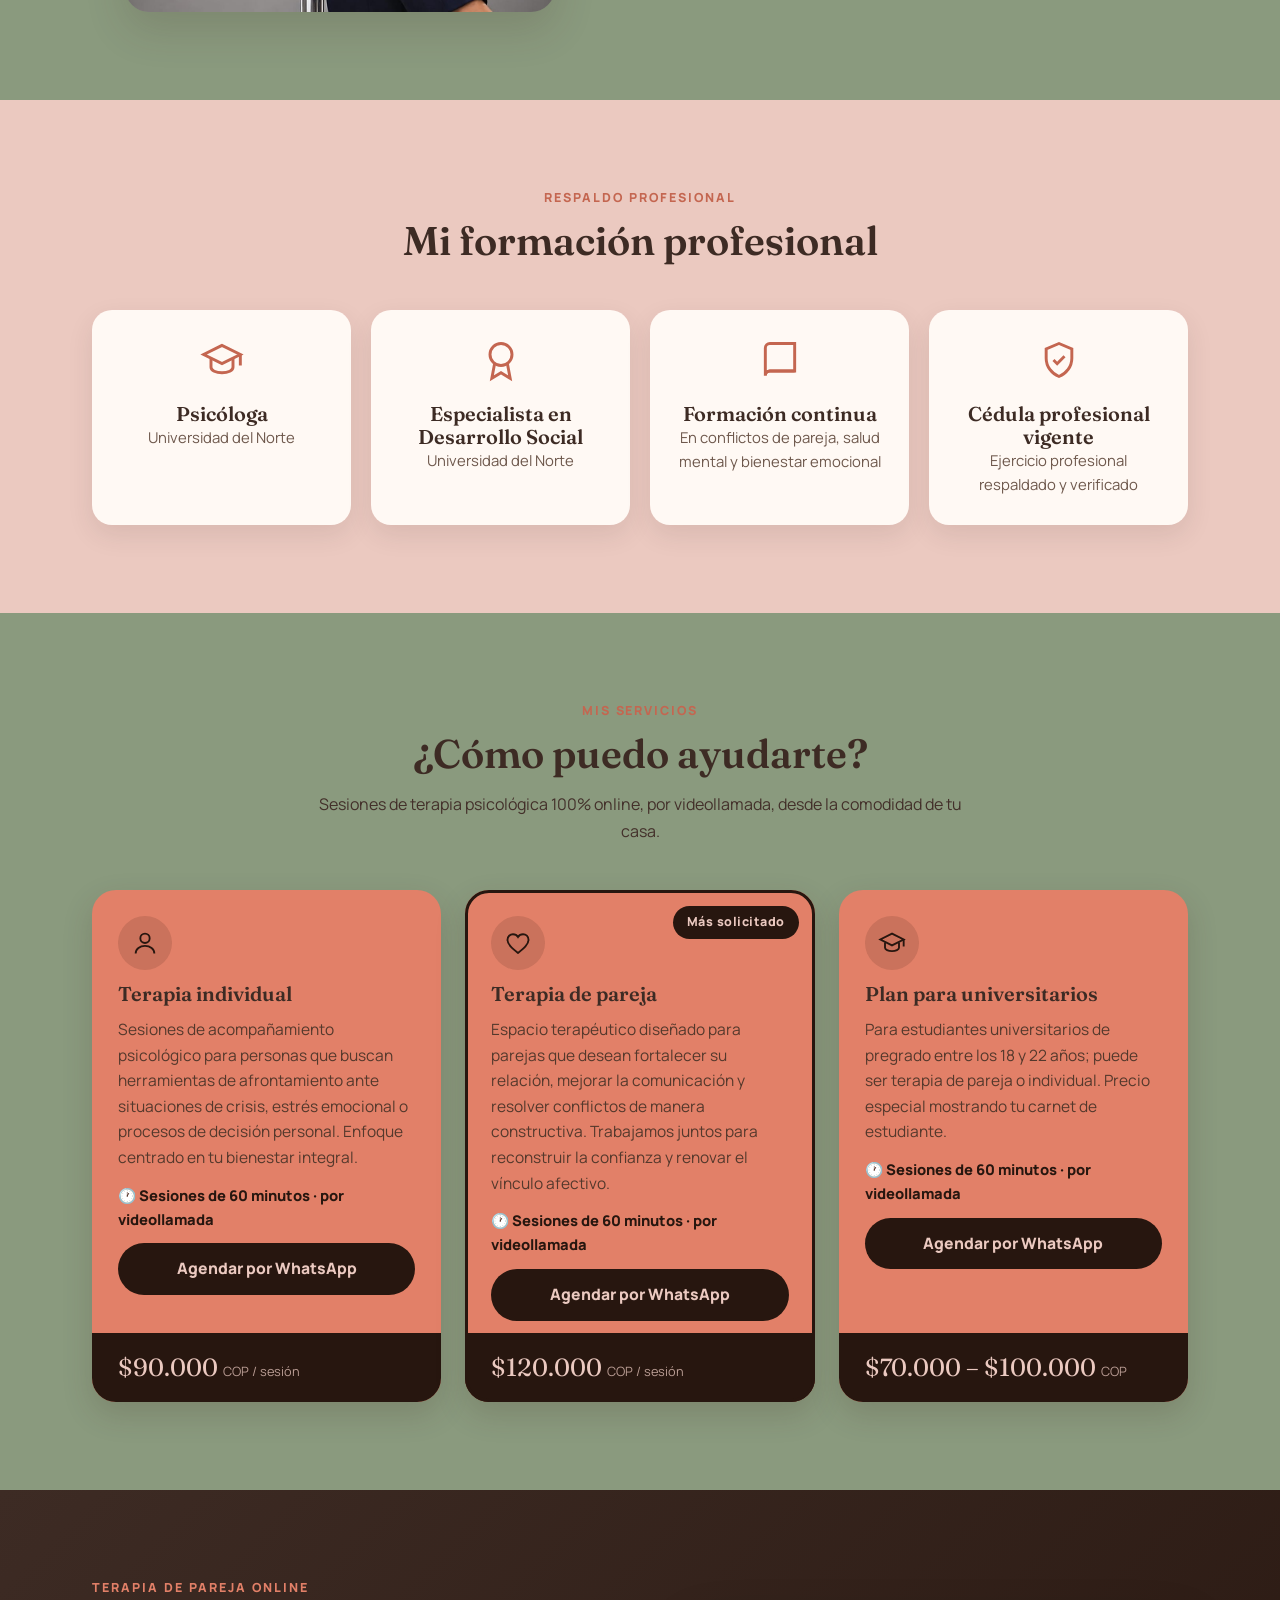
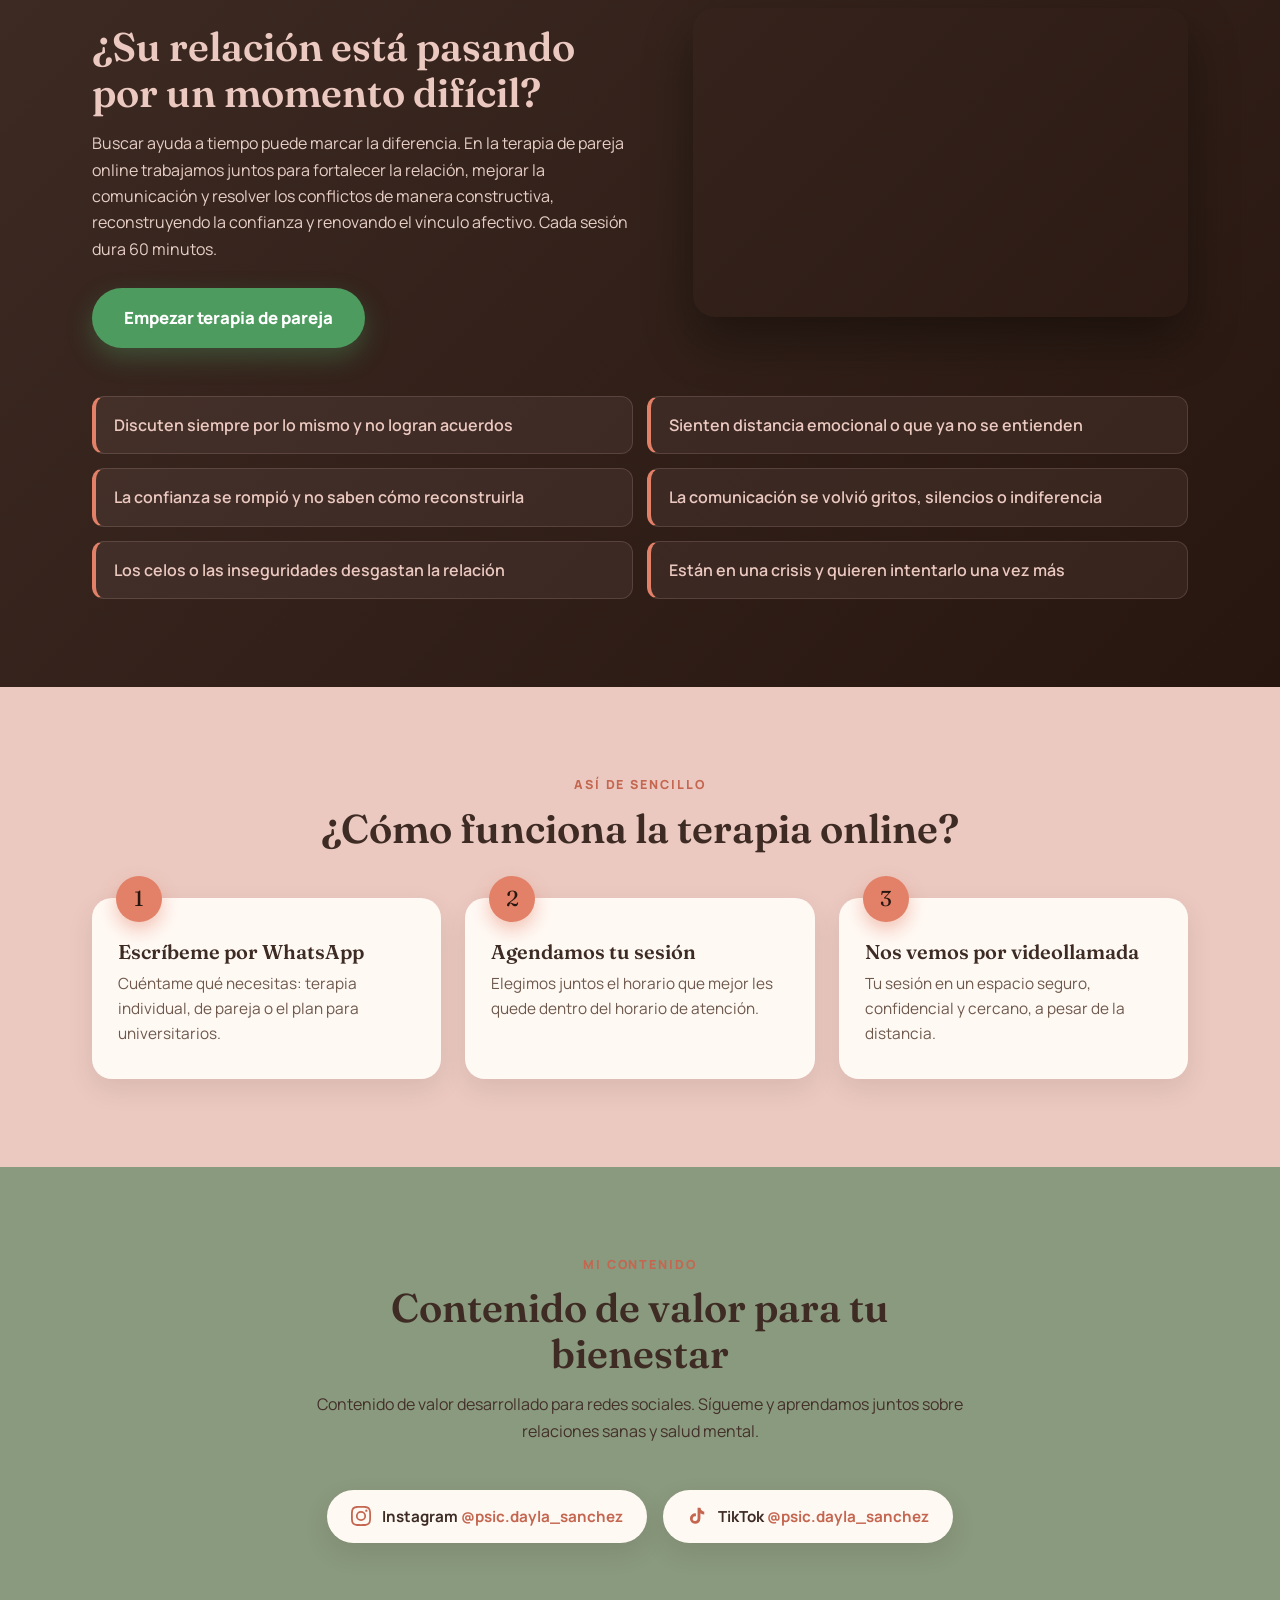
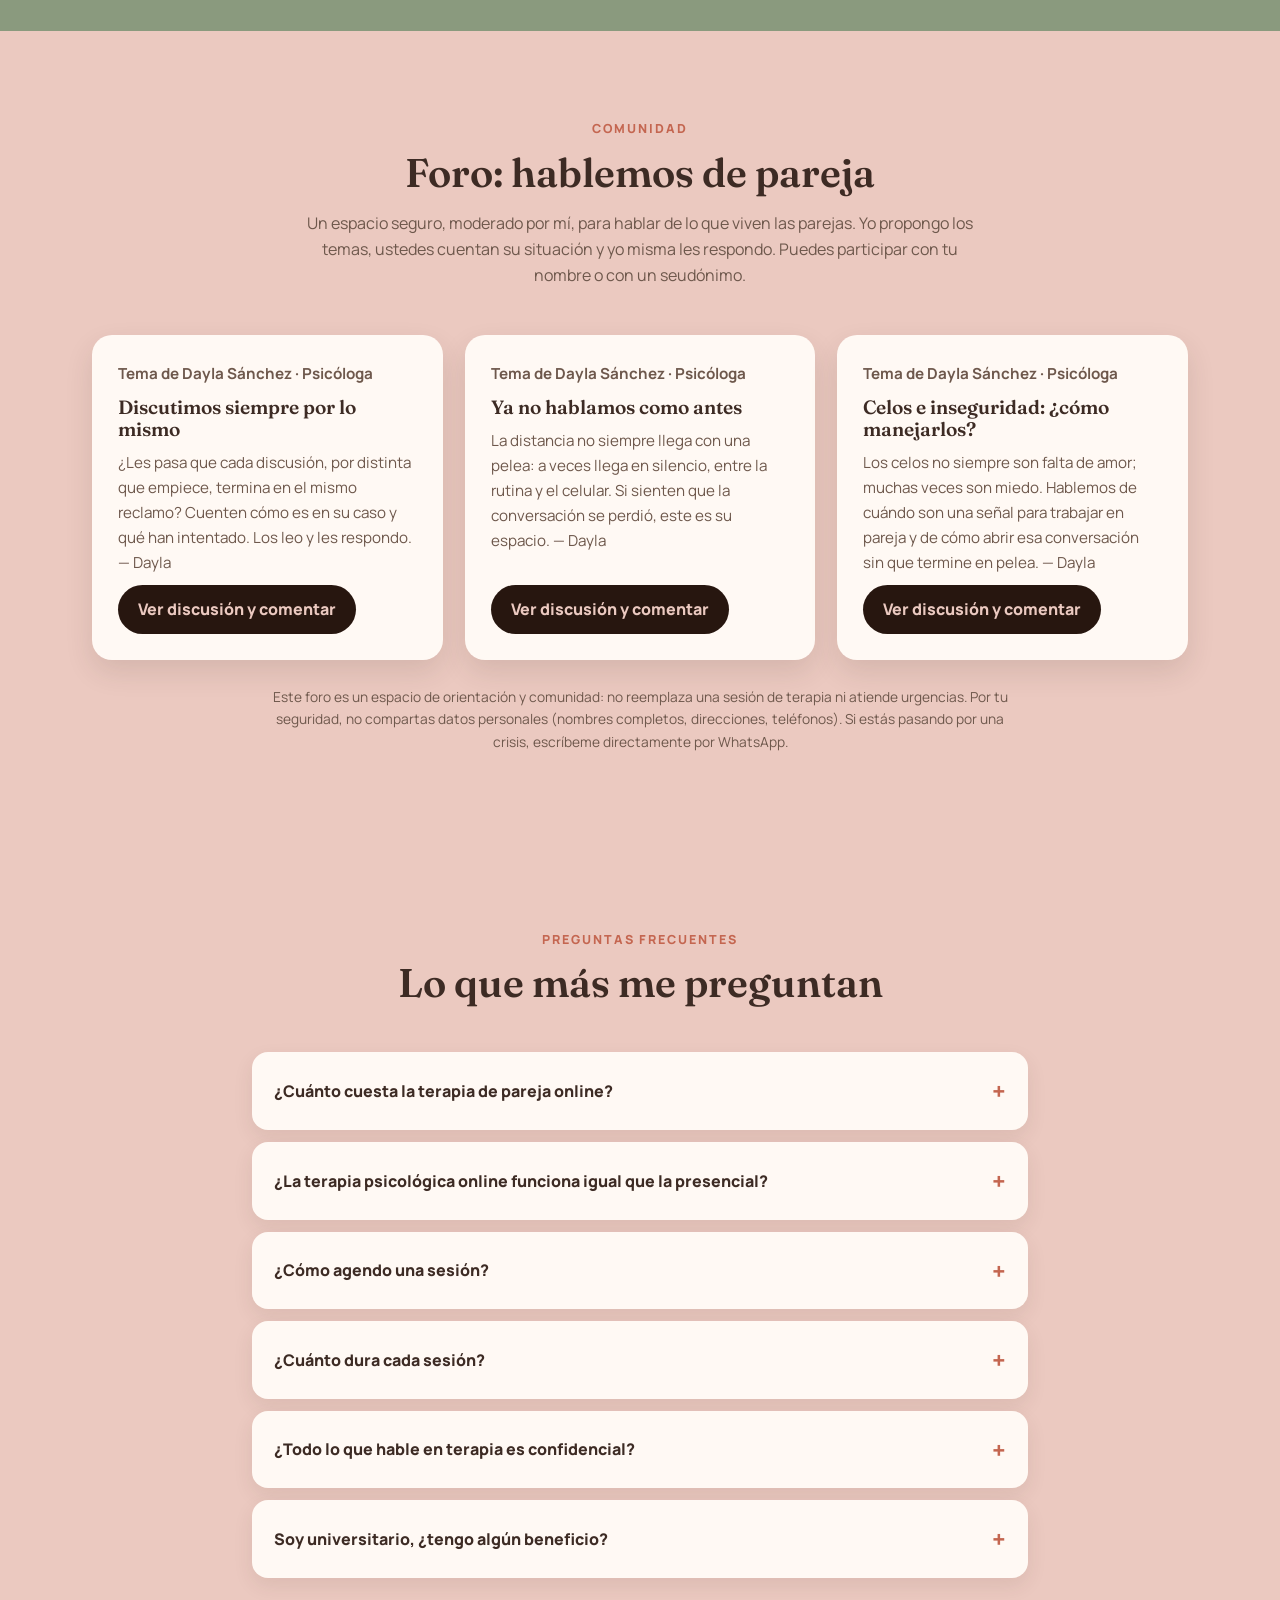
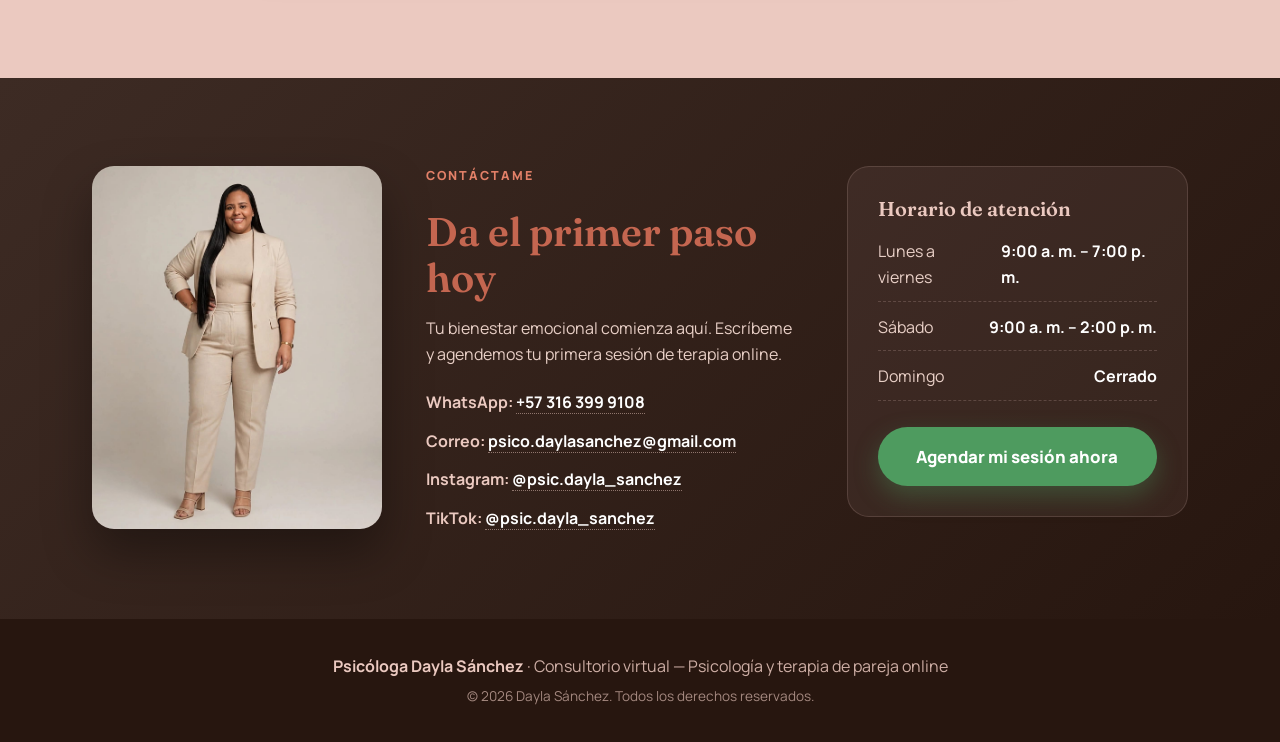
==== commit a137c43d: "Encabezado con las palabras de Dayla y sin 60 min en el inicio" ====
--- a/index.html
+++ b/index.html
@@ -90,8 +90,8 @@
   <div class="hero-inner">
   <div class="hero-content reveal">
     <p class="eyebrow">Consultorio virtual · Terapia psicológica 100% online</p>
-    <h1>Les ayudo a volver a conectar con su pareja</h1>
-    <p class="hero-sub"><strong>Soy la psicóloga Dayla Sánchez.</strong> Mi terapia de pareja online es un espacio seguro, confidencial y cercano para trabajar su relación desde donde estén: sesiones de 60 minutos por videollamada, sin desplazamientos.</p>
+    <h1>Un espacio para comprenderte, sanar y construir relaciones más sanas</h1>
+    <p class="hero-sub"><strong>Soy Dayla Sánchez, psicóloga.</strong> Mi terapia de pareja online es un espacio seguro, confidencial y cercano para trabajar su relación desde donde estén, por videollamada y sin desplazamientos.</p>
     <div class="hero-ctas">
       <a class="btn btn-whatsapp btn-lg pulse" href="https://wa.me/573163999108?text=Hola%20Dayla%2C%20quiero%20informaci%C3%B3n%20sobre%20la%20terapia%20de%20pareja%20online." target="_blank" rel="noopener">
         <svg viewBox="0 0 24 24" width="22" height="22" fill="currentColor" aria-hidden="true"><path d="M12.04 2C6.58 2 2.13 6.45 2.13 11.91c0 1.75.46 3.45 1.32 4.95L2 22l5.25-1.38a9.9 9.9 0 0 0 4.79 1.22c5.46 0 9.9-4.45 9.9-9.91C21.94 6.45 17.5 2 12.04 2zm4.46 11.95c-.25-.12-1.45-.72-1.67-.8-.22-.08-.39-.12-.55.13-.16.24-.62.8-.76.96-.14.16-.28.18-.53.06-.25-.13-1.03-.38-1.97-1.21-.73-.65-1.21-1.45-1.36-1.7-.14-.24-.01-.38.11-.5.11-.11.25-.28.37-.42.12-.14.16-.25.25-.41.08-.16.04-.31-.02-.43-.06-.13-.55-1.35-.77-1.84-.2-.48-.41-.42-.56-.43h-.48c-.17 0-.43.06-.66.31-.22.25-.86.85-.86 2.07 0 1.22.89 2.4 1.01 2.56.13.16 1.75 2.67 4.23 3.74.59.26 1.05.41 1.41.52.6.19 1.13.16 1.56.1.48-.07 1.45-.59 1.77-1.17.32-.58.32-1.07.22-1.17-.1-.1-.23-.16-.48-.28z"/></svg>
@@ -100,7 +100,6 @@
       <a class="btn btn-ghost btn-lg" href="#servicios">Ver servicios y precios</a>
     </div>
     <ul class="hero-badges">
-      <li>✓ Sesiones de 60 minutos, por videollamada</li>
       <li>✓ 100% online, desde donde estés</li>
       <li>✓ Espacio seguro y confidencial</li>
       <li>✓ Cédula profesional vigente</li>
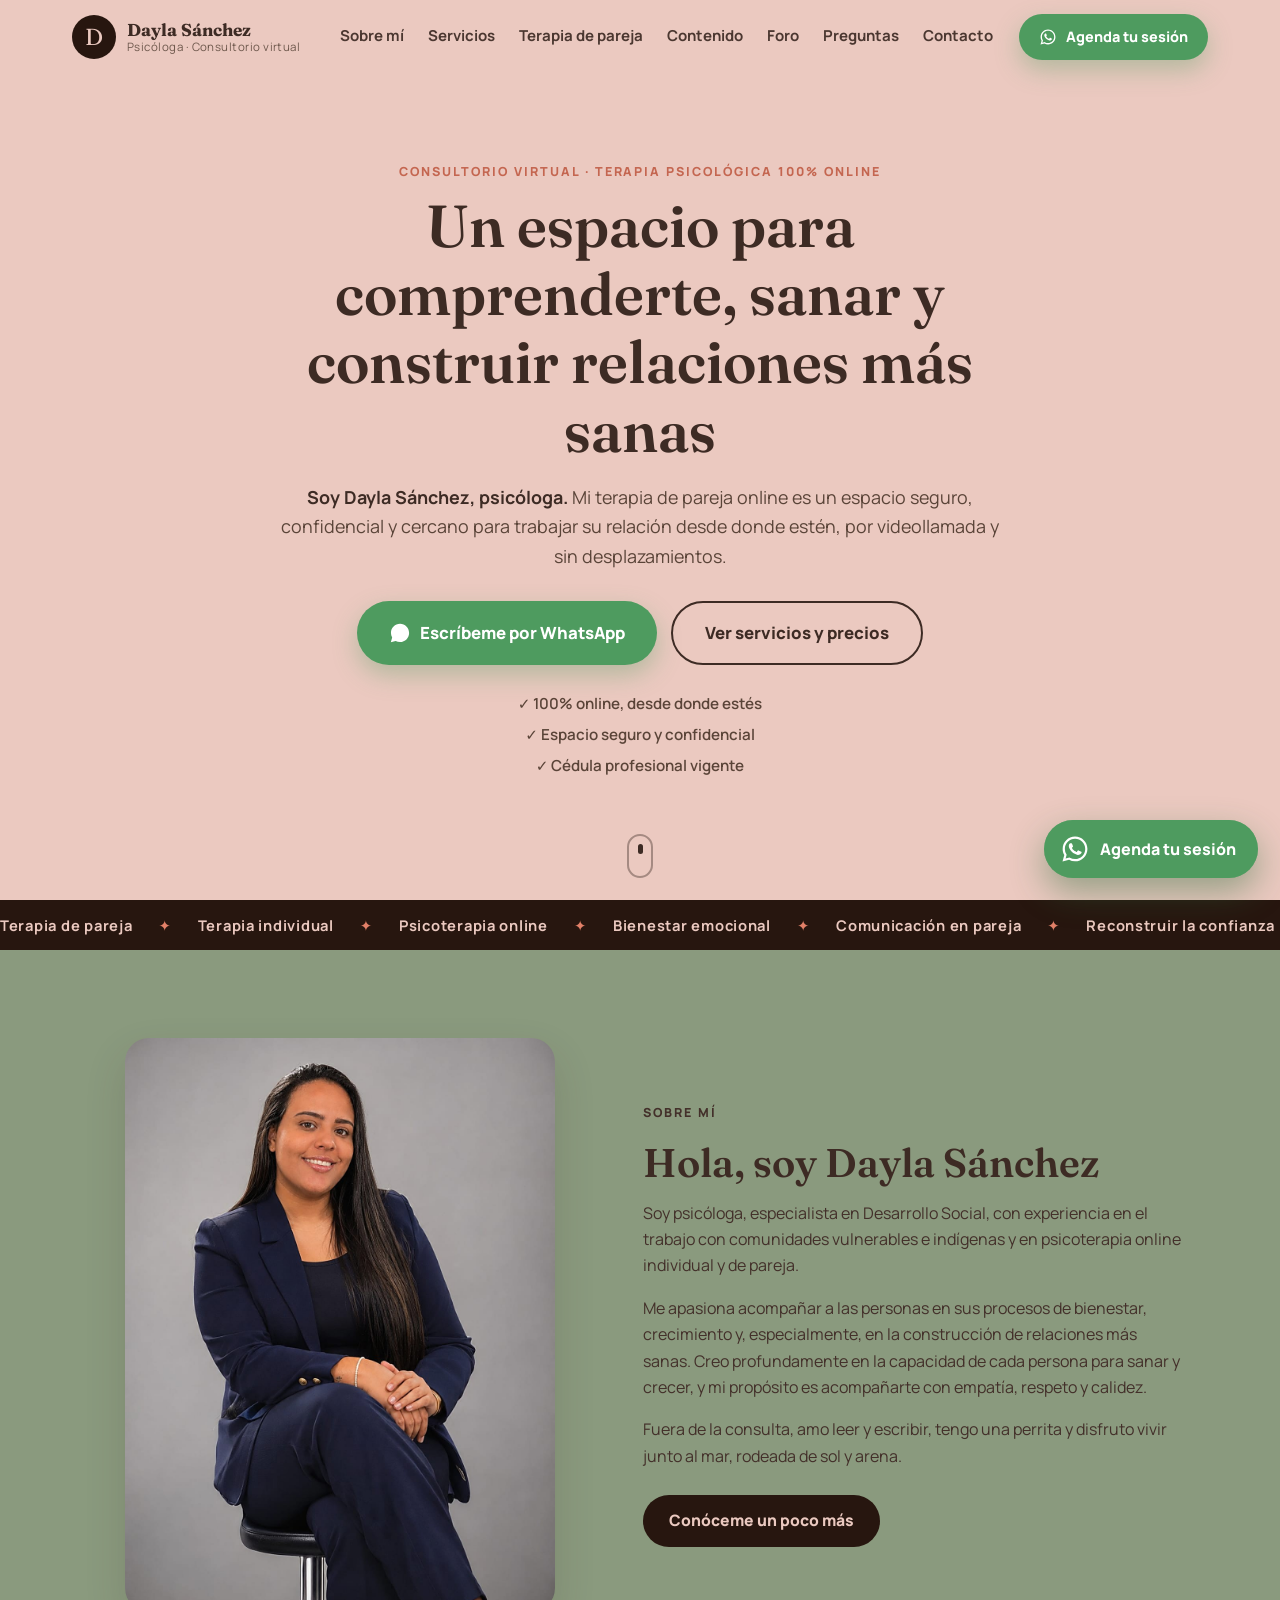
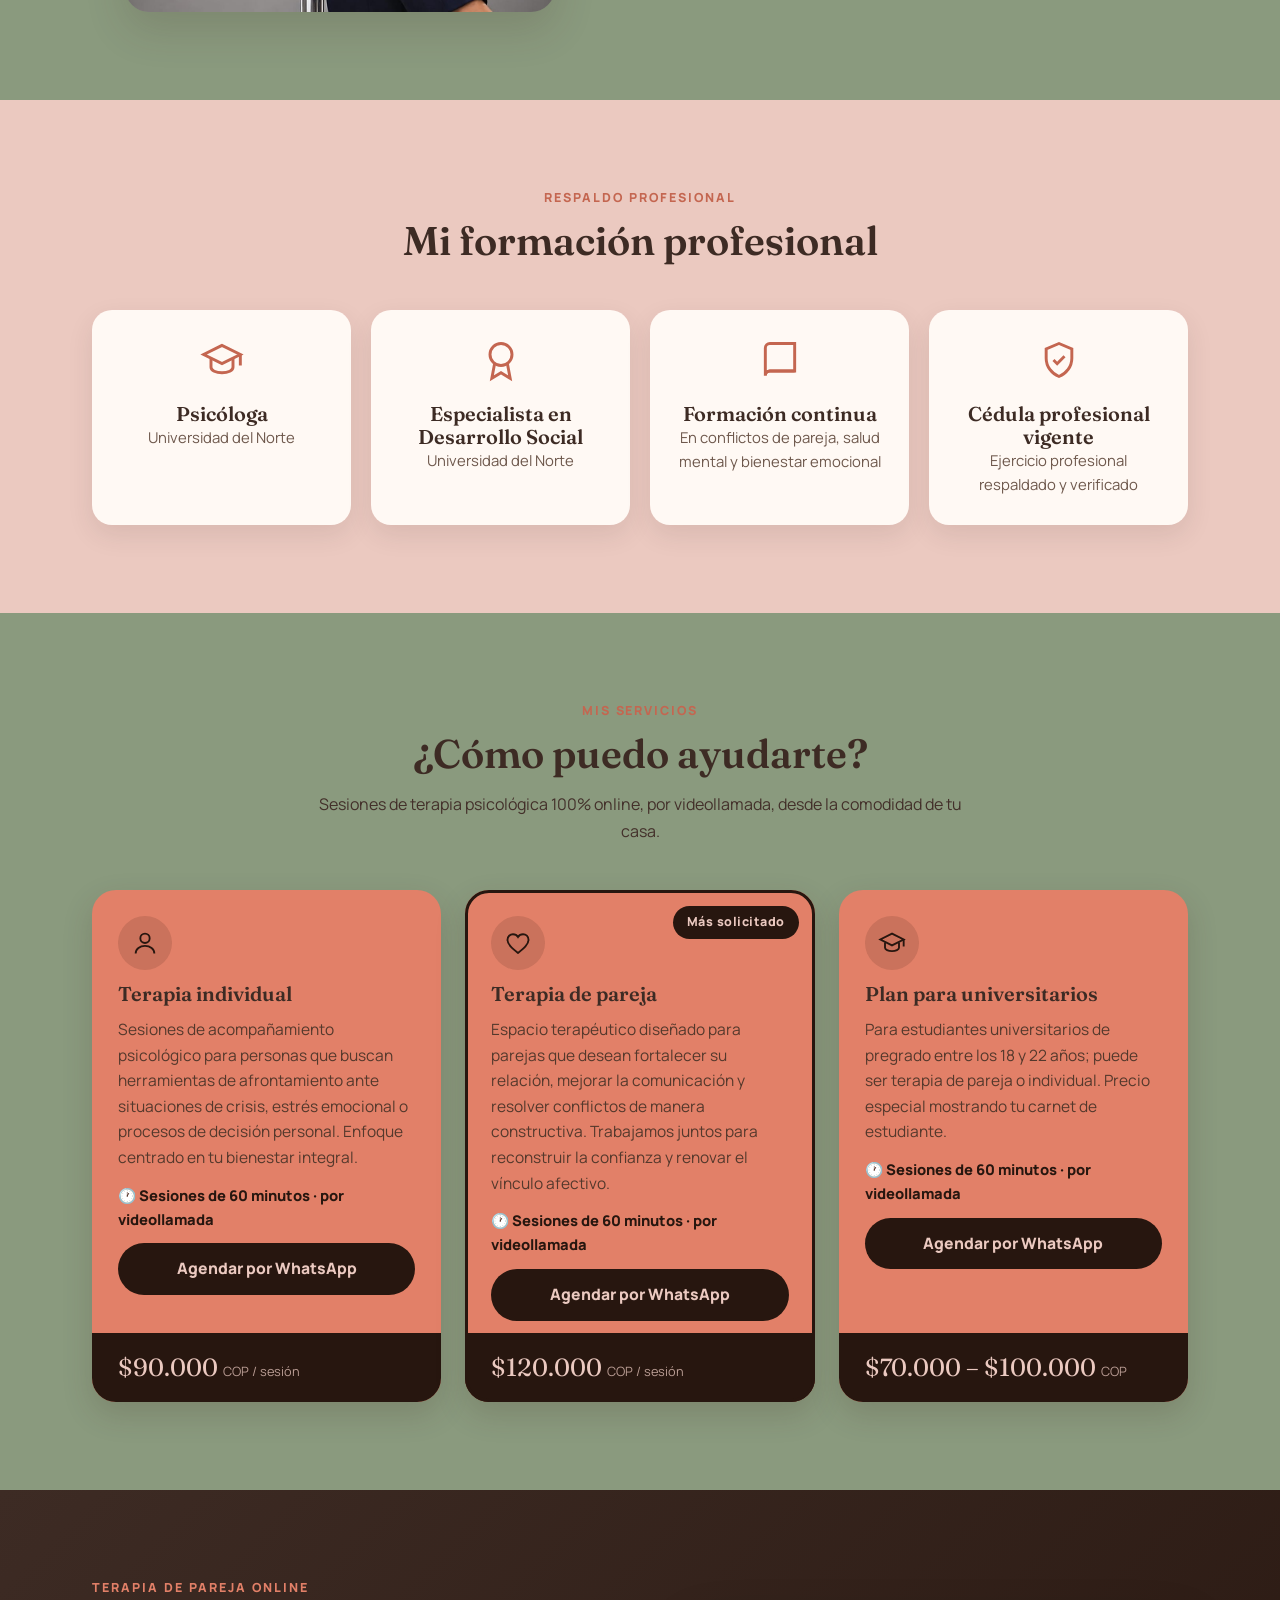
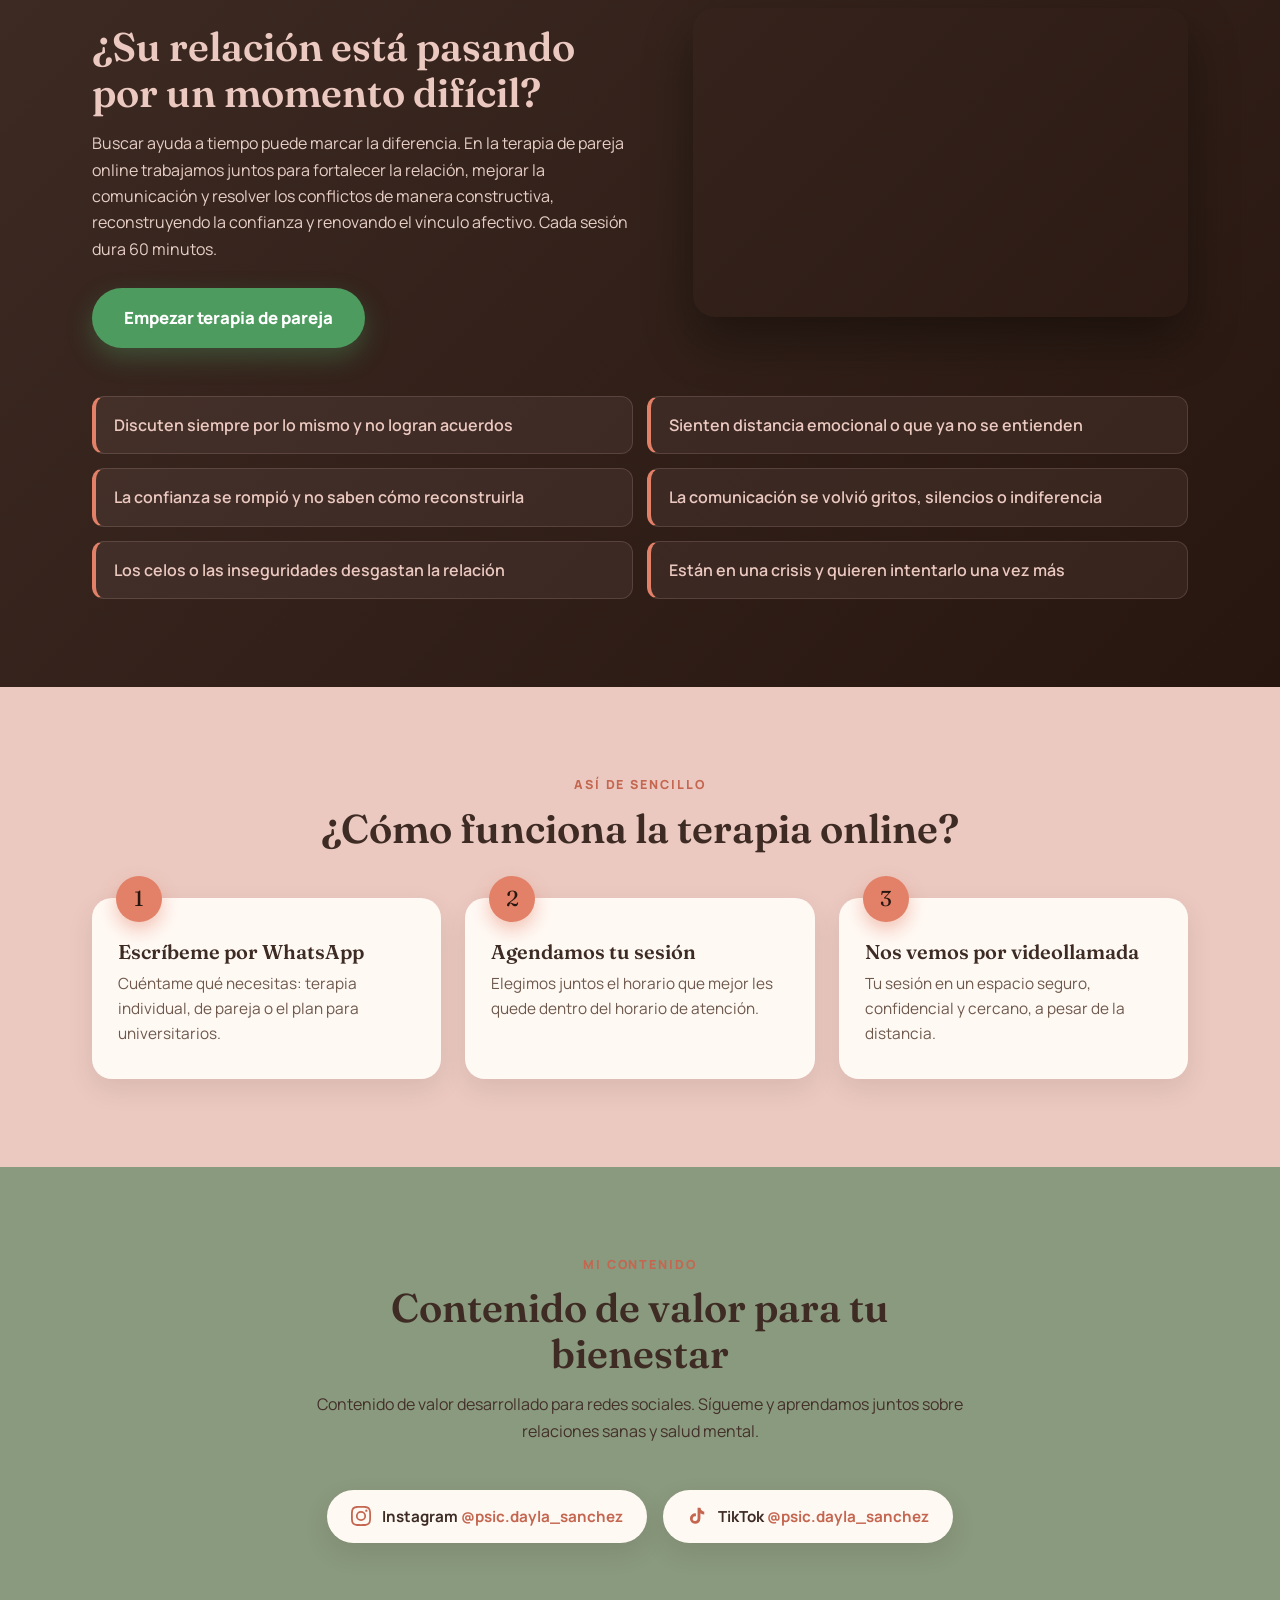
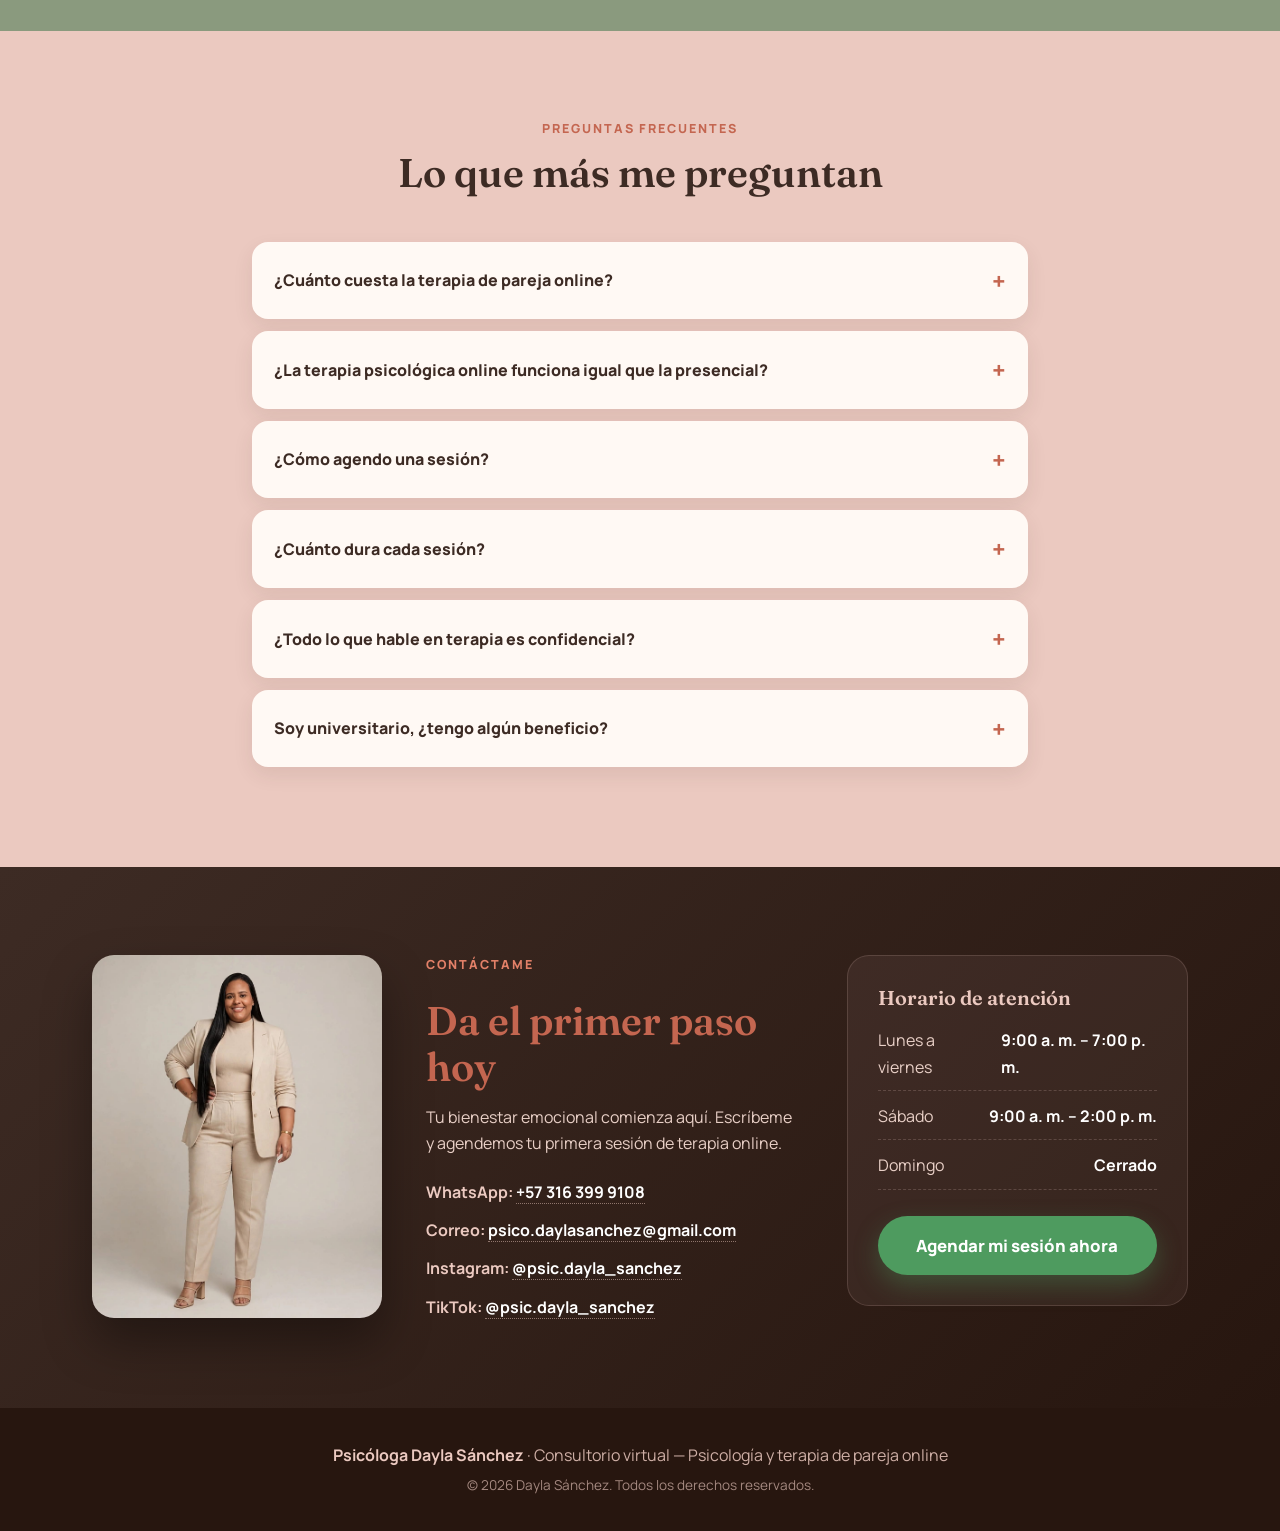
==== commit a250b89b: "Foro como página independiente en /foro" ====
--- a/index.html
+++ b/index.html
@@ -72,7 +72,7 @@
       <a href="#servicios">Servicios</a>
       <a href="#pareja">Terapia de pareja</a>
       <a href="#contenido">Contenido</a>
-      <a href="#foro">Foro</a>
+      <a href="foro.html">Foro</a>
       <a href="#preguntas">Preguntas</a>
       <a href="#contacto">Contacto</a>
     </nav>
@@ -273,23 +273,6 @@
   </div>
 </section>
 
-<!-- ============ FORO ============ -->
-<section class="section" id="foro">
-  <div class="container">
-    <div class="section-head reveal">
-      <p class="eyebrow">Comunidad</p>
-      <h2>Foro: hablemos de pareja</h2>
-      <p class="section-sub">Un espacio seguro, moderado por mí, para hablar de lo que viven las parejas. Yo propongo los temas, ustedes cuentan su situación y yo misma les respondo. Puedes participar con tu nombre o con un seudónimo.</p>
-    </div>
-    <div class="foro-grid" id="foro-temas"></div>
-    <div class="foro-hilo" id="foro-hilo" hidden>
-      <h3 id="foro-hilo-titulo"></h3>
-      <div id="foro-hilo-cuerpo"></div>
-    </div>
-    <p class="foro-note reveal">Este foro es un espacio de orientación y comunidad: no reemplaza una sesión de terapia ni atiende urgencias. Por tu seguridad, no compartas datos personales (nombres completos, direcciones, teléfonos). Si estás pasando por una crisis, escríbeme directamente por WhatsApp.</p>
-  </div>
-</section>
-
 <!-- ============ PREGUNTAS ============ -->
 <section class="section" id="preguntas">
   <div class="container narrow">
--- a/styles.css
+++ b/styles.css
@@ -150,6 +150,46 @@
 .foro-pending .btn{margin-top:14px}
 .foro-note{font-size:.86rem;color:var(--tinta-suave);text-align:center;max-width:760px;margin:0 auto}
 
+/* ---------- Página del foro ---------- */
+.page-hero{background:linear-gradient(180deg,var(--rosa),#f3d9d0);padding:150px 0 54px;text-align:center}
+.page-hero h1{font-size:clamp(2rem,4.6vw,3.1rem);color:var(--marron);margin-bottom:16px}
+.page-hero .hero-sub{max-width:680px;margin:0 auto 22px;color:#5a4438;font-size:1.06rem}
+.center{text-align:center}
+.foro-main{padding-top:44px}
+.foro-admin{display:flex;gap:10px;flex-wrap:wrap;align-items:center;margin-bottom:20px}
+.foro-admin:empty{display:none}
+.foro-admin-ok{font-weight:800;color:var(--marron-oscuro);font-size:.9rem}
+.foro-mini{background:var(--blanco-calido);border:2px solid rgba(61,43,36,.25);color:var(--marron);font:inherit;font-weight:700;font-size:.85rem;padding:8px 16px;border-radius:999px;cursor:pointer;transition:border-color .2s,transform .2s}
+.foro-mini:hover{border-color:var(--terracota);transform:translateY(-1px)}
+.foro-ok{border-color:var(--whatsapp);color:var(--whatsapp-oscuro)}
+.foro-del{border-color:rgba(160,50,40,.4);color:#a03228}
+.foro-card .foro-del{align-self:flex-start}
+.foro-pendientes{background:var(--blanco-calido);border-radius:20px;padding:26px;box-shadow:0 12px 28px rgba(61,43,36,.12);margin-bottom:26px}
+.foro-pendientes h3{color:var(--marron);margin-bottom:14px}
+.foro-pendientes .foro-comentario{margin-bottom:14px}
+.foro-login{display:flex;gap:10px;flex-wrap:wrap;width:100%}
+.foro-input{font:inherit;font-size:.95rem;color:var(--marron);background:#fff;border:2px solid rgba(61,43,36,.18);border-radius:12px;padding:11px 14px;min-width:0}
+.foro-login .foro-input{flex:1 1 200px}
+.foro-input:focus{outline:none;border-color:var(--terracota)}
+.foro-lista{display:flex;flex-direction:column;gap:14px;margin-bottom:22px}
+.foro-comentario{background:#fdf3ee;border:1px solid rgba(61,43,36,.1);border-radius:14px;padding:16px 18px}
+.foro-comentario.es-admin{background:#eef3ea;border-color:rgba(78,155,95,.35)}
+.foro-comentario-head{display:flex;gap:10px;align-items:baseline;flex-wrap:wrap;margin-bottom:6px}
+.foro-comentario-head strong{color:var(--marron)}
+.foro-badge{background:var(--salvia);color:#fff;font-size:.7rem;font-weight:800;letter-spacing:.05em;text-transform:uppercase;padding:3px 9px;border-radius:999px}
+.foro-fecha{font-size:.8rem;color:var(--tinta-suave)}
+.foro-texto{color:#503a30;font-size:.96rem;white-space:pre-wrap;word-break:break-word}
+.foro-comentario .foro-mini{margin-top:10px;margin-right:8px}
+.foro-vacio,.foro-cargando{color:var(--tinta-suave);font-size:.95rem}
+.foro-form{border-top:2px dashed rgba(61,43,36,.15);padding-top:20px;display:flex;flex-direction:column;gap:12px}
+.foro-form-titulo{font-family:var(--display);font-size:1.15rem;color:var(--marron);font-weight:600}
+.foro-form textarea.foro-input{resize:vertical;width:100%}
+.foro-form input.foro-input{width:100%}
+.foro-form .btn{align-self:flex-start}
+.foro-form-nota{font-size:.83rem;color:var(--tinta-suave)}
+.foro-form-aviso{font-size:.9rem;font-weight:700;color:var(--whatsapp-oscuro)}
+.foro-form-aviso:empty{display:none}
+
 /* ---------- FAQ ---------- */
 .faq details{background:var(--blanco-calido);border-radius:16px;margin-bottom:12px;box-shadow:0 8px 20px rgba(61,43,36,.09);overflow:hidden}
 .faq summary{cursor:pointer;font-weight:800;padding:19px 22px;color:var(--marron);list-style:none;display:flex;justify-content:space-between;align-items:center;gap:14px}
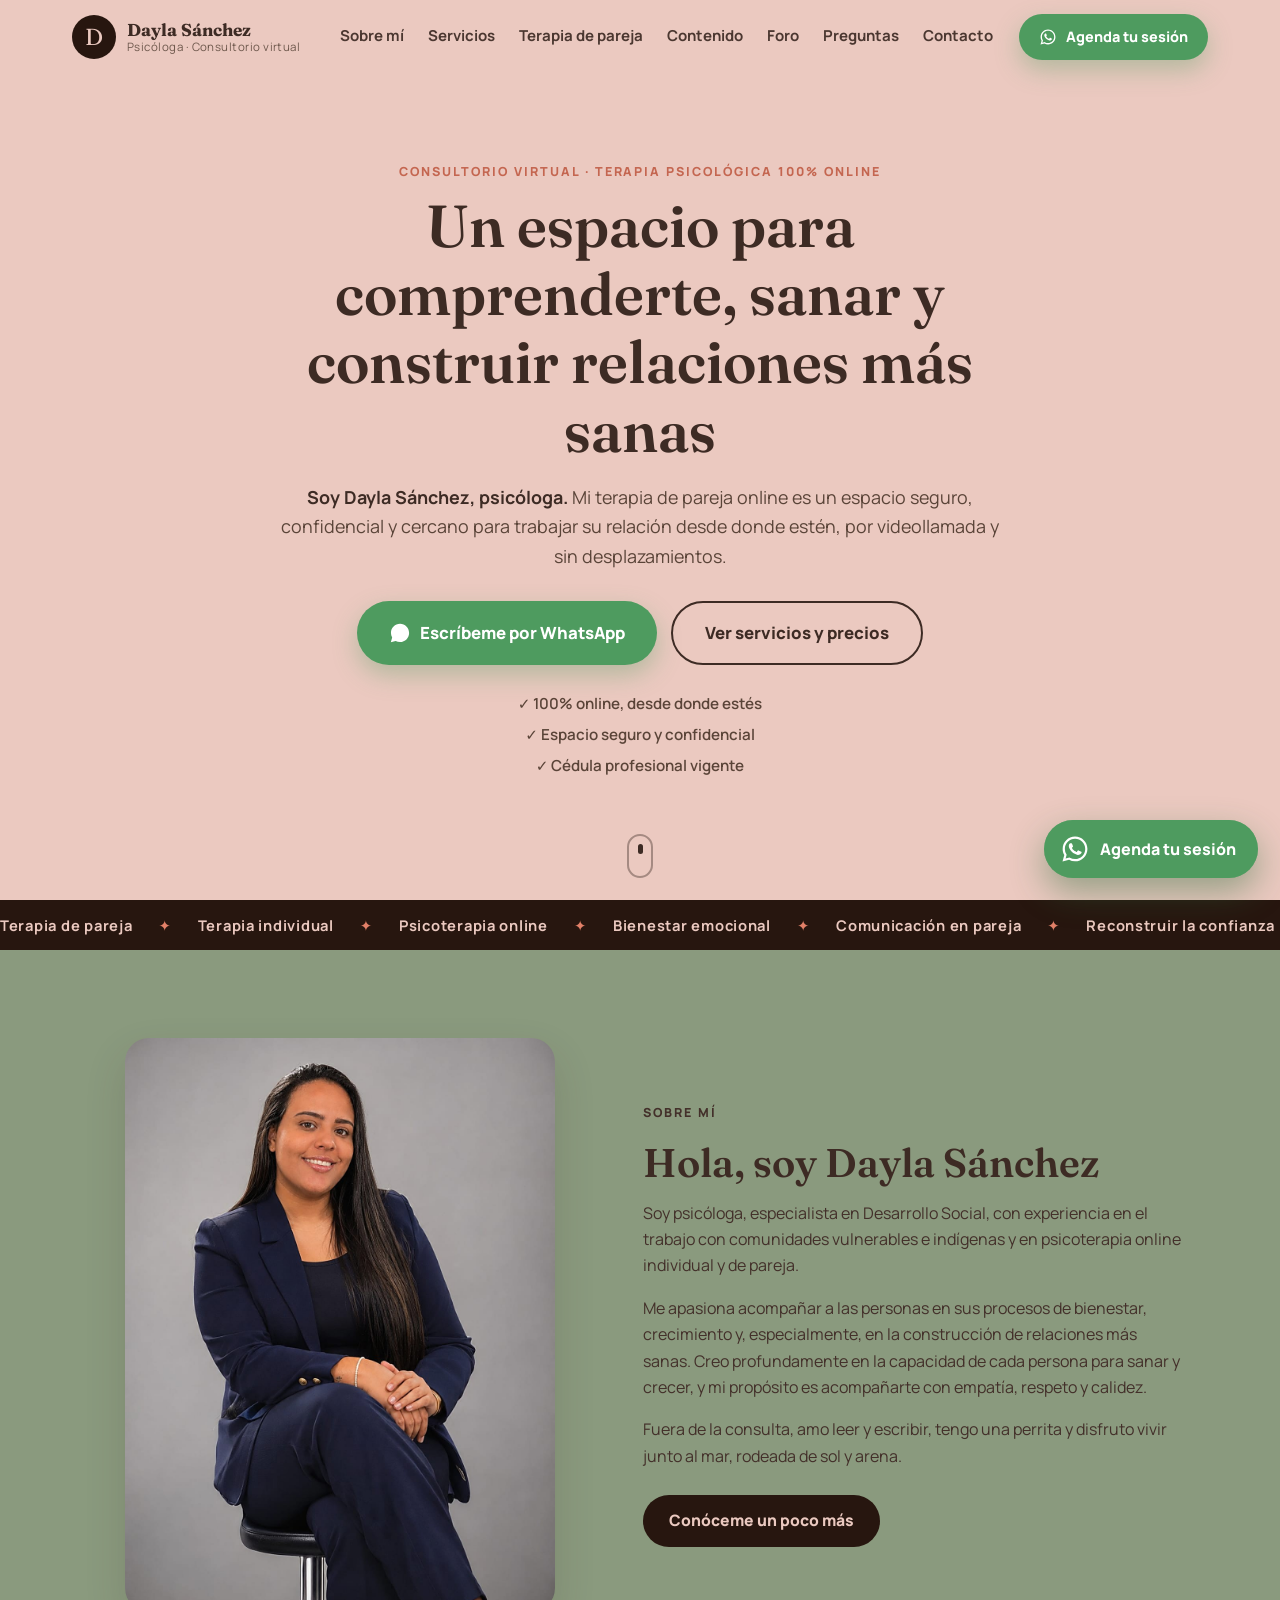
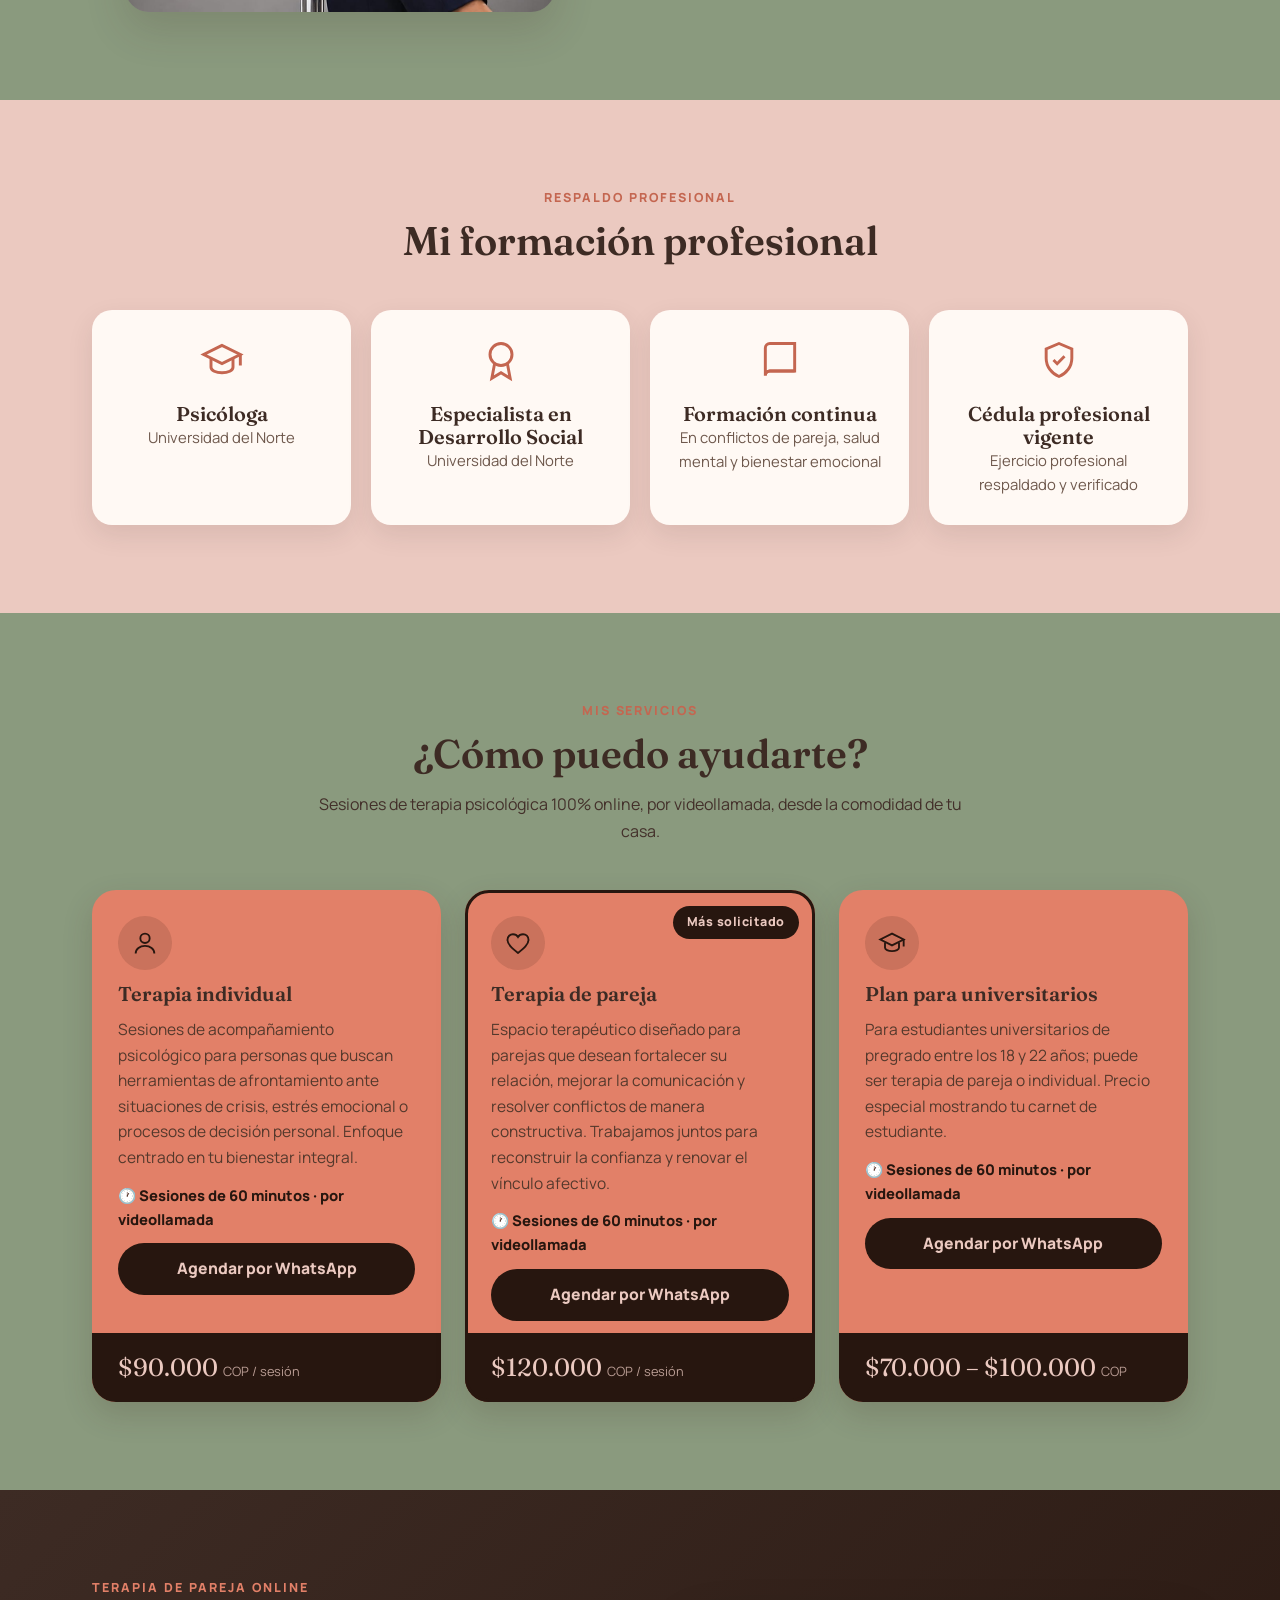
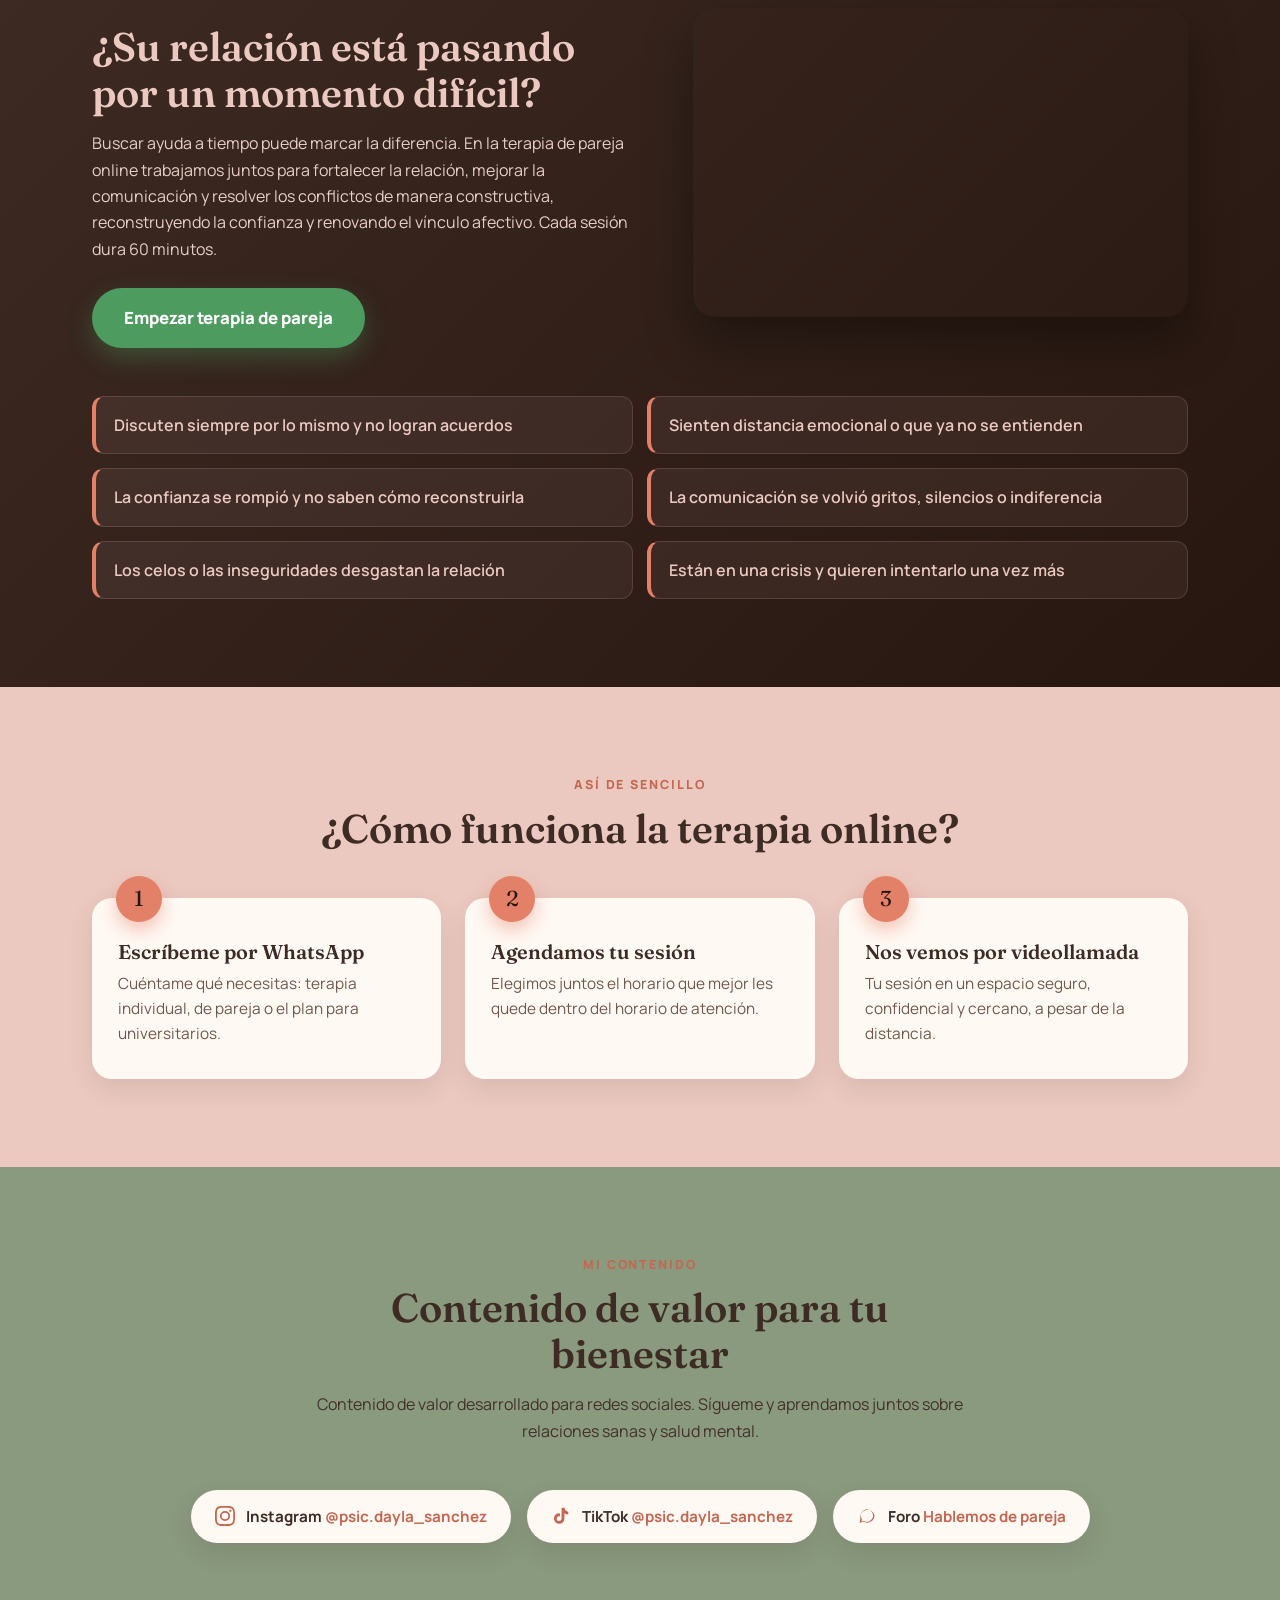
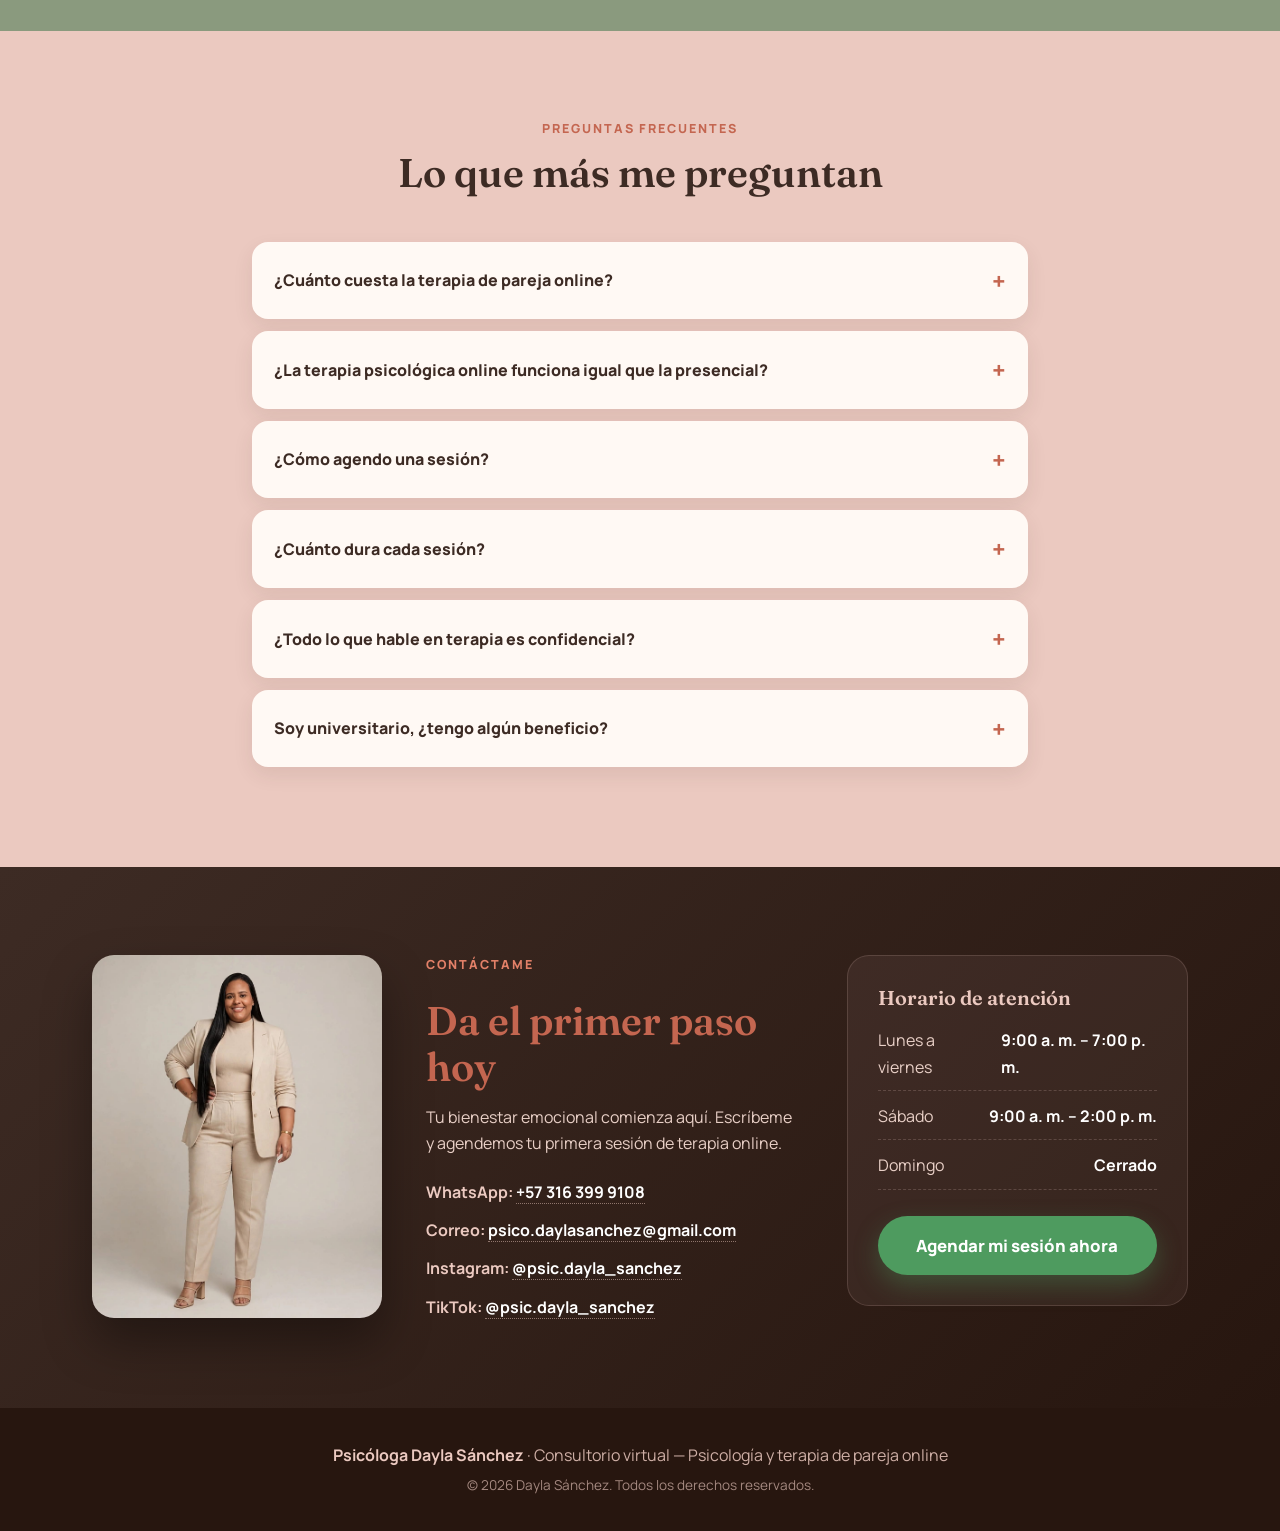
==== commit 3ca4285b: "Foro: paginas por tema con imagenes, temas de Dayla y boton del foro" ====
--- a/index.html
+++ b/index.html
@@ -72,7 +72,7 @@
       <a href="#servicios">Servicios</a>
       <a href="#pareja">Terapia de pareja</a>
       <a href="#contenido">Contenido</a>
-      <a href="foro.html">Foro</a>
+      <a href="foro">Foro</a>
       <a href="#preguntas">Preguntas</a>
       <a href="#contacto">Contacto</a>
     </nav>
@@ -269,6 +269,10 @@
         <svg viewBox="0 0 24 24" width="20" height="20" fill="currentColor" aria-hidden="true"><path d="M19.6 6.7a5.1 5.1 0 0 1-3.5-4.6V2h-3.4v13.1a2.9 2.9 0 1 1-2-2.7V8.9a6.3 6.3 0 1 0 5.4 6.2V8.6a8.3 8.3 0 0 0 4.6 1.5V6.7h-1.1z"/></svg>
         <span>TikTok <strong>@psic.dayla_sanchez</strong></span>
       </a>
+      <a class="social-chip" href="foro">
+        <svg viewBox="0 0 24 24" width="20" height="20" fill="currentColor" aria-hidden="true"><path d="M21 11.5a8.5 8.5 0 0 1-8.5 8.5c-1.5 0-3-.4-4.2-1.1L3 20l1.1-5.3A8.5 8.5 0 1 1 21 11.5zM12 4a7.5 7.5 0 0 0-6.4 11.3l.3.5-.6 2.9 3-0.6.5.3A7.5 7.5 0 1 0 12 4z"/></svg>
+        <span>Foro <strong>Hablemos de pareja</strong></span>
+      </a>
     </div>
   </div>
 </section>
--- a/styles.css
+++ b/styles.css
@@ -189,6 +189,19 @@
 .foro-form-nota{font-size:.83rem;color:var(--tinta-suave)}
 .foro-form-aviso{font-size:.9rem;font-weight:700;color:var(--whatsapp-oscuro)}
 .foro-form-aviso:empty{display:none}
+.foro-apertura{background:#fdf3ee;border:1px solid rgba(61,43,36,.1);border-radius:14px;padding:20px 22px;margin-bottom:22px}
+.foro-apertura-p{color:#503a30;font-size:.98rem;margin-bottom:12px}
+.foro-apertura-p:last-child{margin-bottom:0}
+.foro-cta{background:var(--marron-oscuro);color:var(--rosa);border-radius:16px;padding:24px;margin-top:26px;text-align:center}
+.foro-cta-titulo{font-family:var(--display);font-size:1.3rem;color:#fff;margin-bottom:10px}
+.foro-cta p{max-width:640px;margin:0 auto 16px;font-size:.97rem}
+.foro-cta .btn{margin:0 auto}
+.foro-card-img{width:calc(100% + 52px);max-width:none;margin:-26px -26px 18px;height:180px;object-fit:cover;display:block}
+a.foro-open{text-decoration:none;display:inline-block;text-align:center}
+.foro-h3{font-family:var(--display);font-size:1.18rem;color:var(--marron);margin:18px 0 8px}
+.foro-h3:first-of-type{margin-top:4px}
+.tema-imagen{width:100%;aspect-ratio:16/9;object-fit:cover;border-radius:20px;box-shadow:0 18px 36px rgba(61,43,36,.18);margin-bottom:26px}
+.tema-hero h1{font-size:clamp(1.7rem,4vw,2.6rem)}
 
 /* ---------- FAQ ---------- */
 .faq details{background:var(--blanco-calido);border-radius:16px;margin-bottom:12px;box-shadow:0 8px 20px rgba(61,43,36,.09);overflow:hidden}
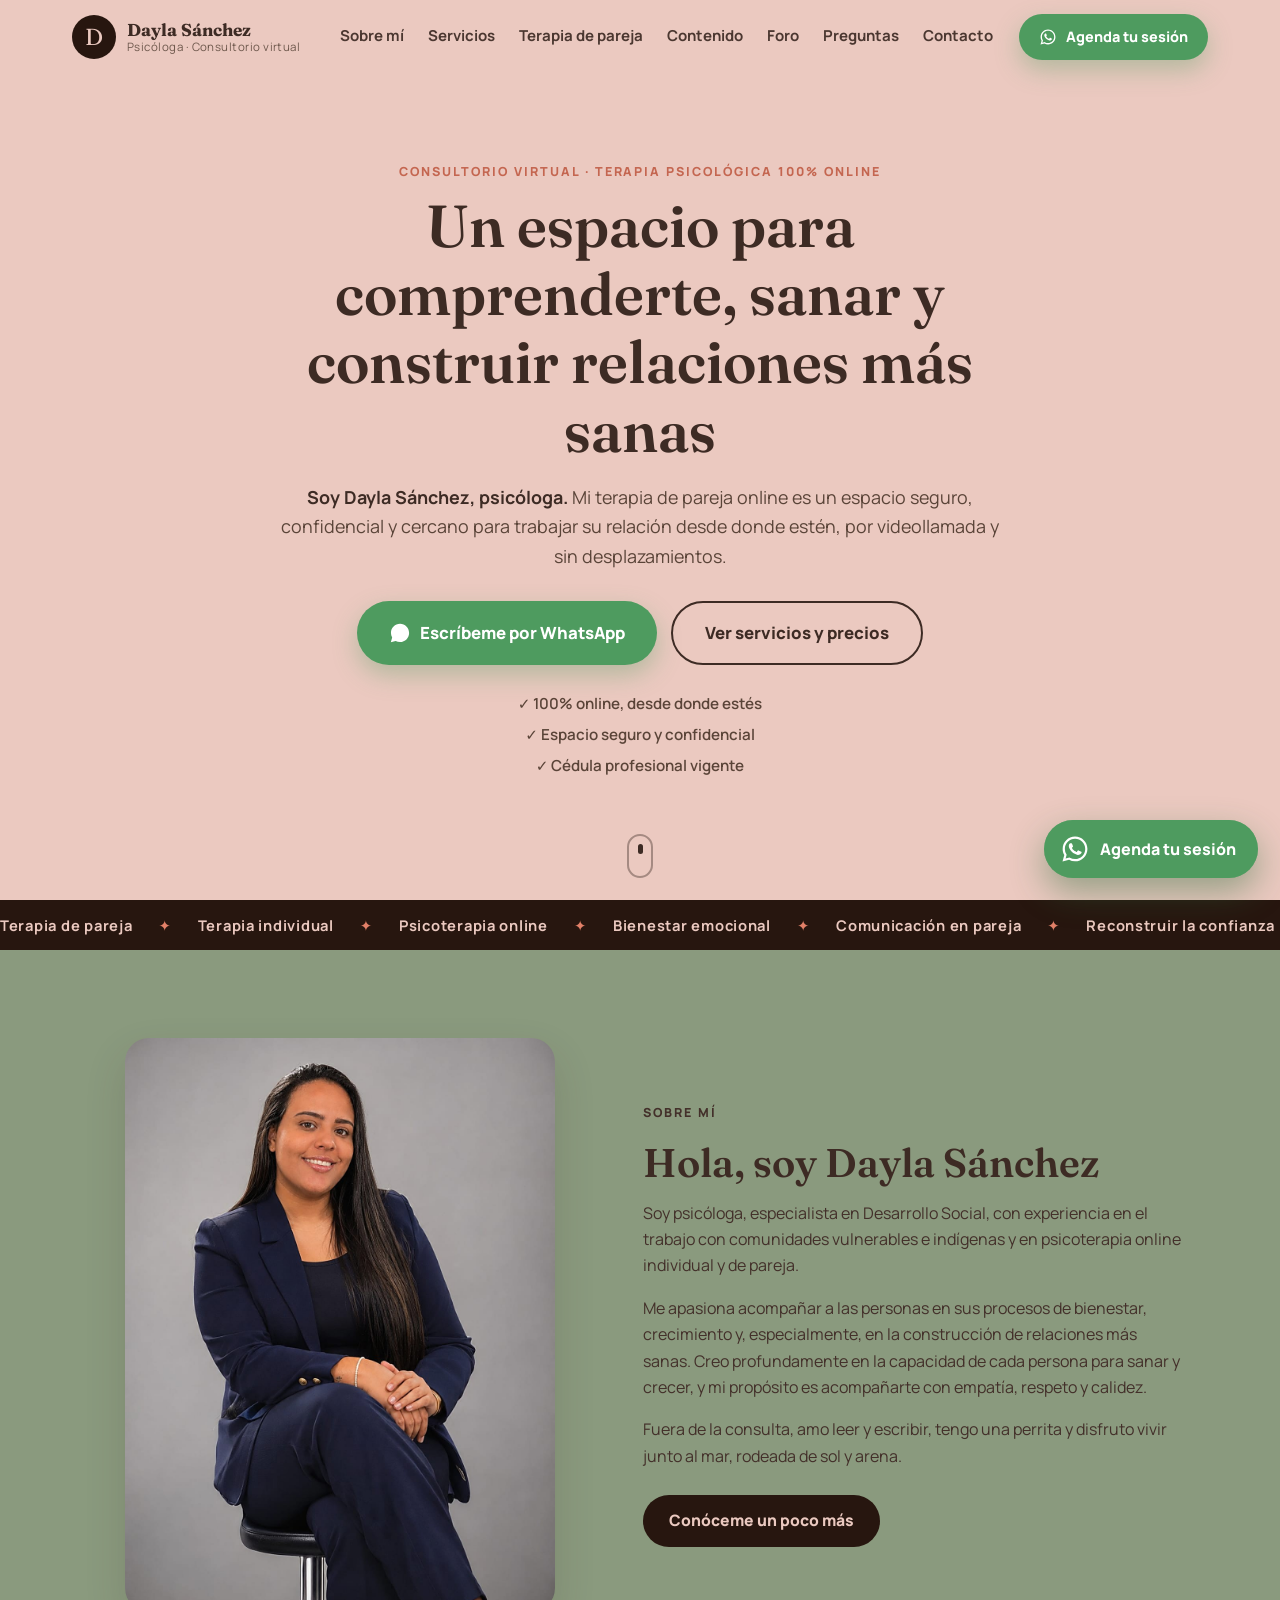
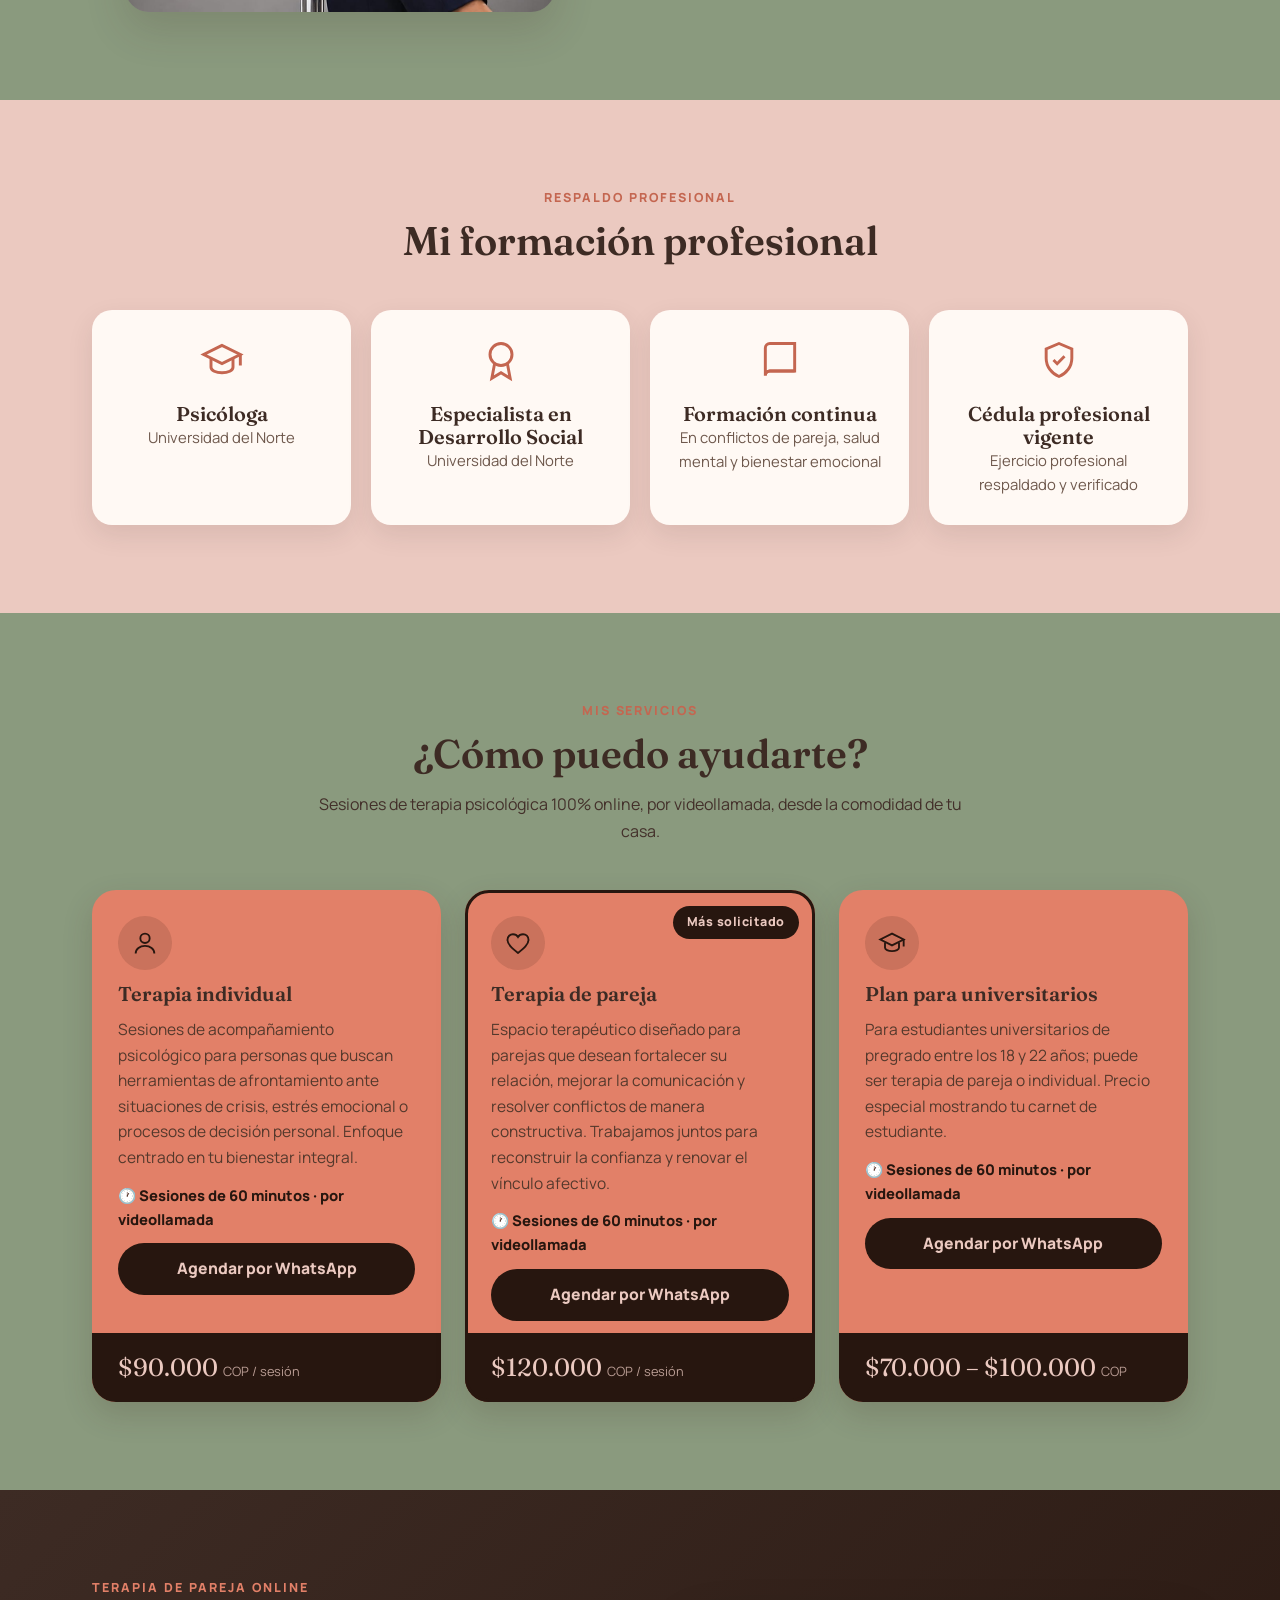
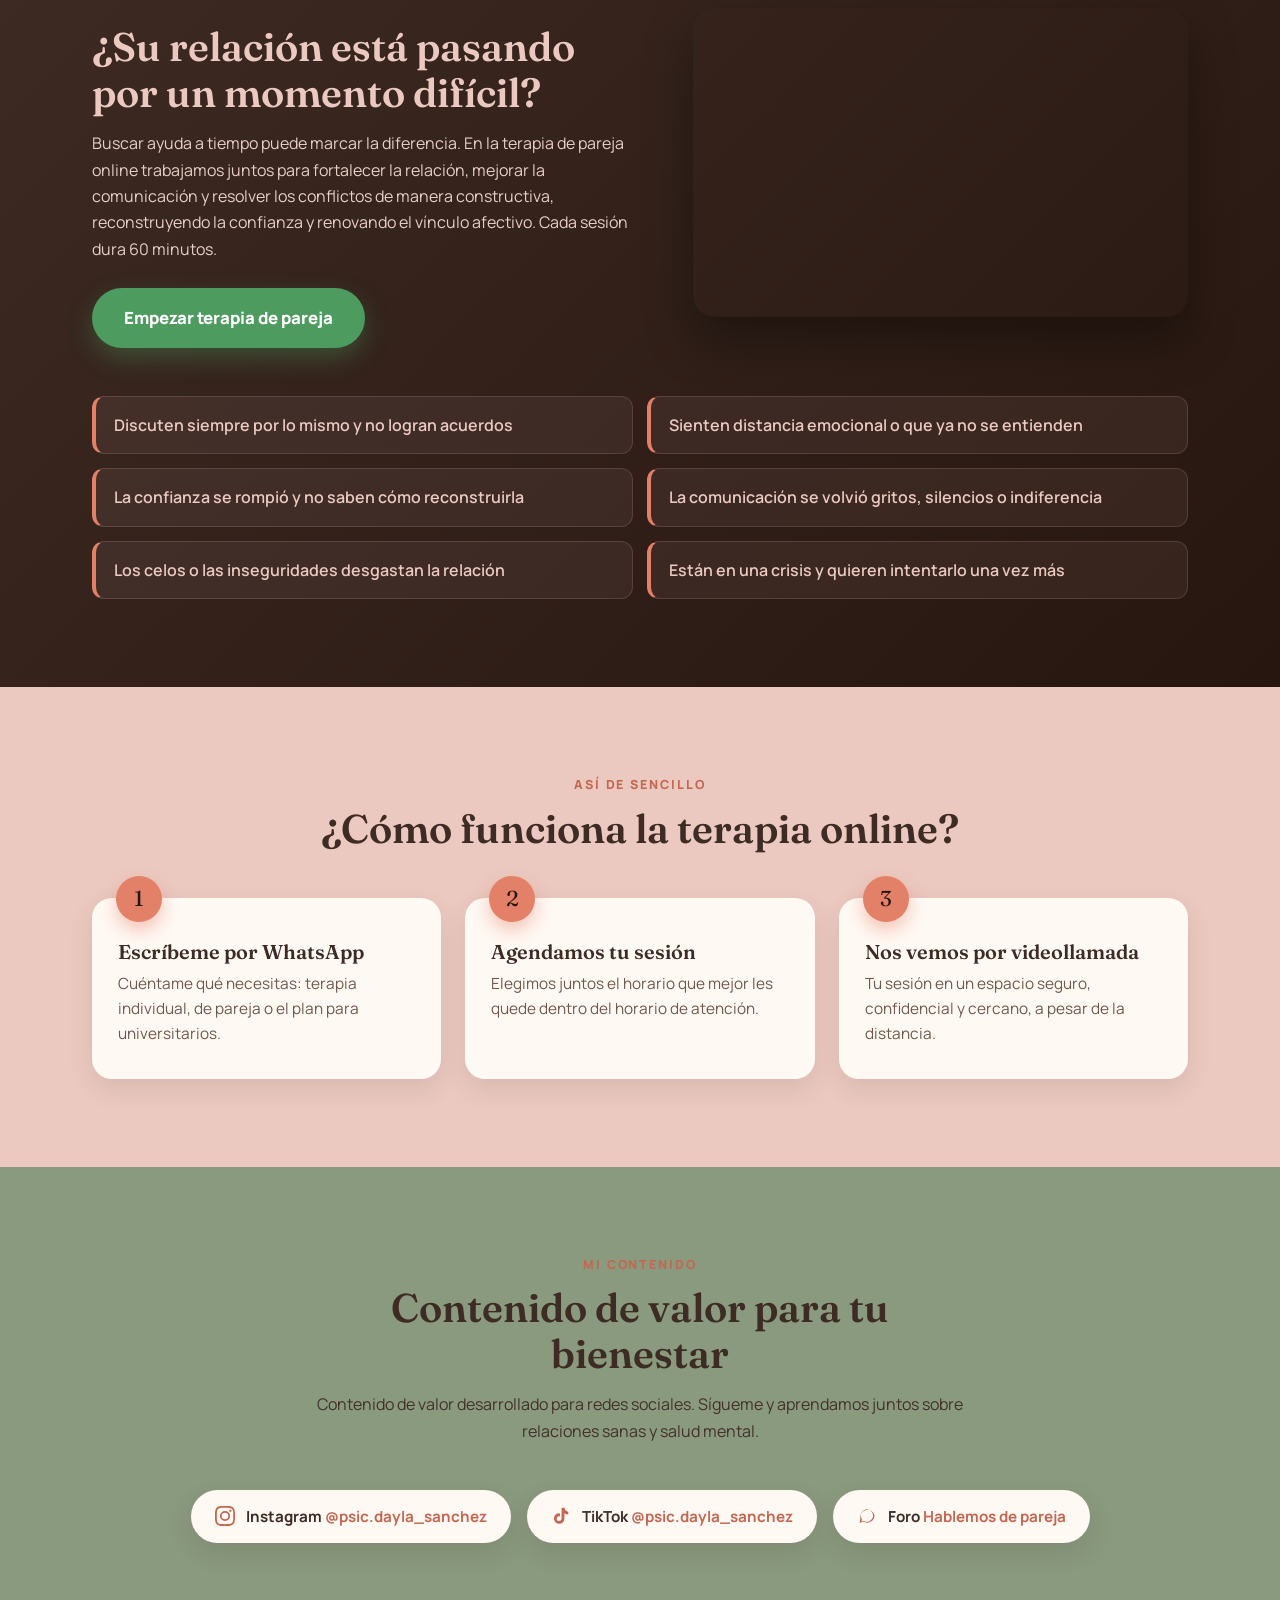
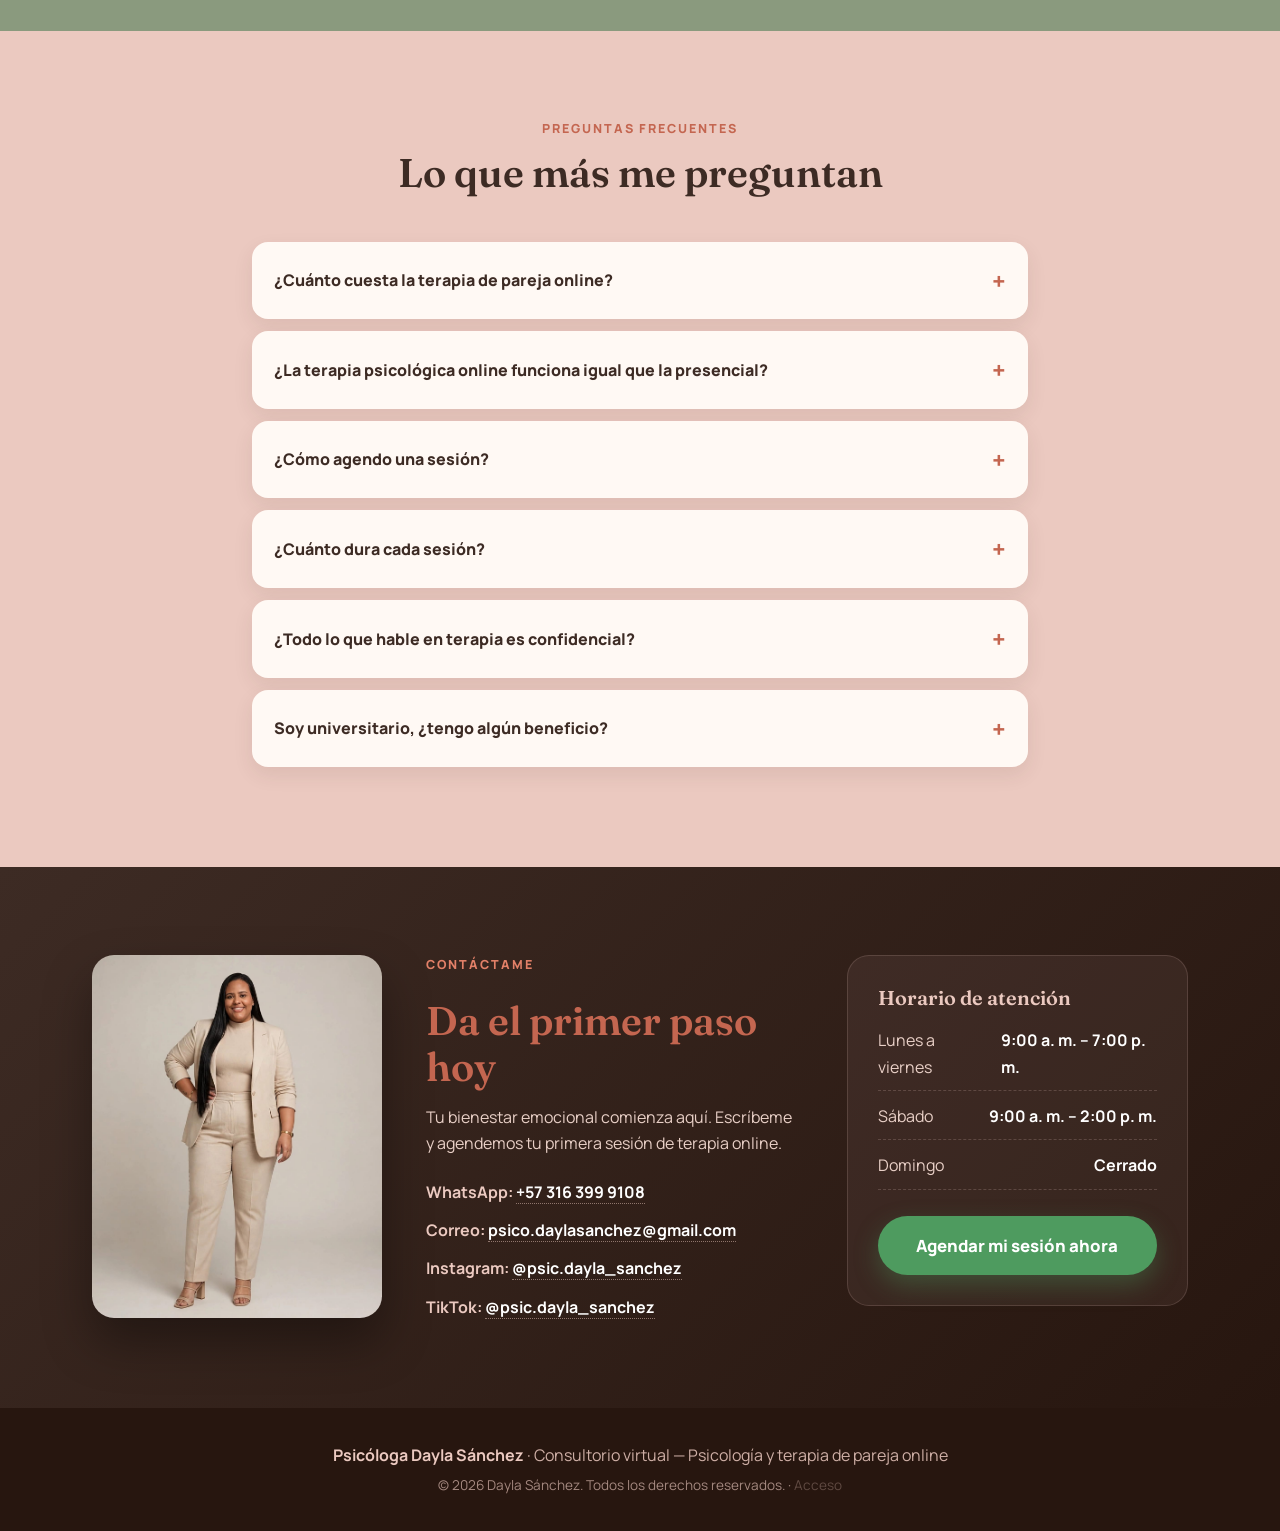
==== commit 65a72cc6: "Foro: acceso de administradora oculto en el pie de pagina" ====
--- a/index.html
+++ b/index.html
@@ -328,7 +328,7 @@
 <footer class="footer">
   <div class="container footer-inner">
     <p><strong>Psicóloga Dayla Sánchez</strong> · Consultorio virtual — Psicología y terapia de pareja online</p>
-    <p class="footer-small">© 2026 Dayla Sánchez. Todos los derechos reservados.</p>
+    <p class="footer-small">© 2026 Dayla Sánchez. Todos los derechos reservados. · <a class="footer-acceso" href="foro#acceso">Acceso</a></p>
   </div>
 </footer>
 
--- a/styles.css
+++ b/styles.css
@@ -261,3 +261,6 @@
   *,*::before,*::after{animation-duration:.01ms!important;transition-duration:.01ms!important}
   .reveal{opacity:1;transform:none}
 }
+.foro-apertura-p,.foro-texto,.foro-card p{overflow-wrap:anywhere}
+.footer-acceso{color:inherit;opacity:.45;text-decoration:none}
+.footer-acceso:hover{opacity:.85;text-decoration:underline}
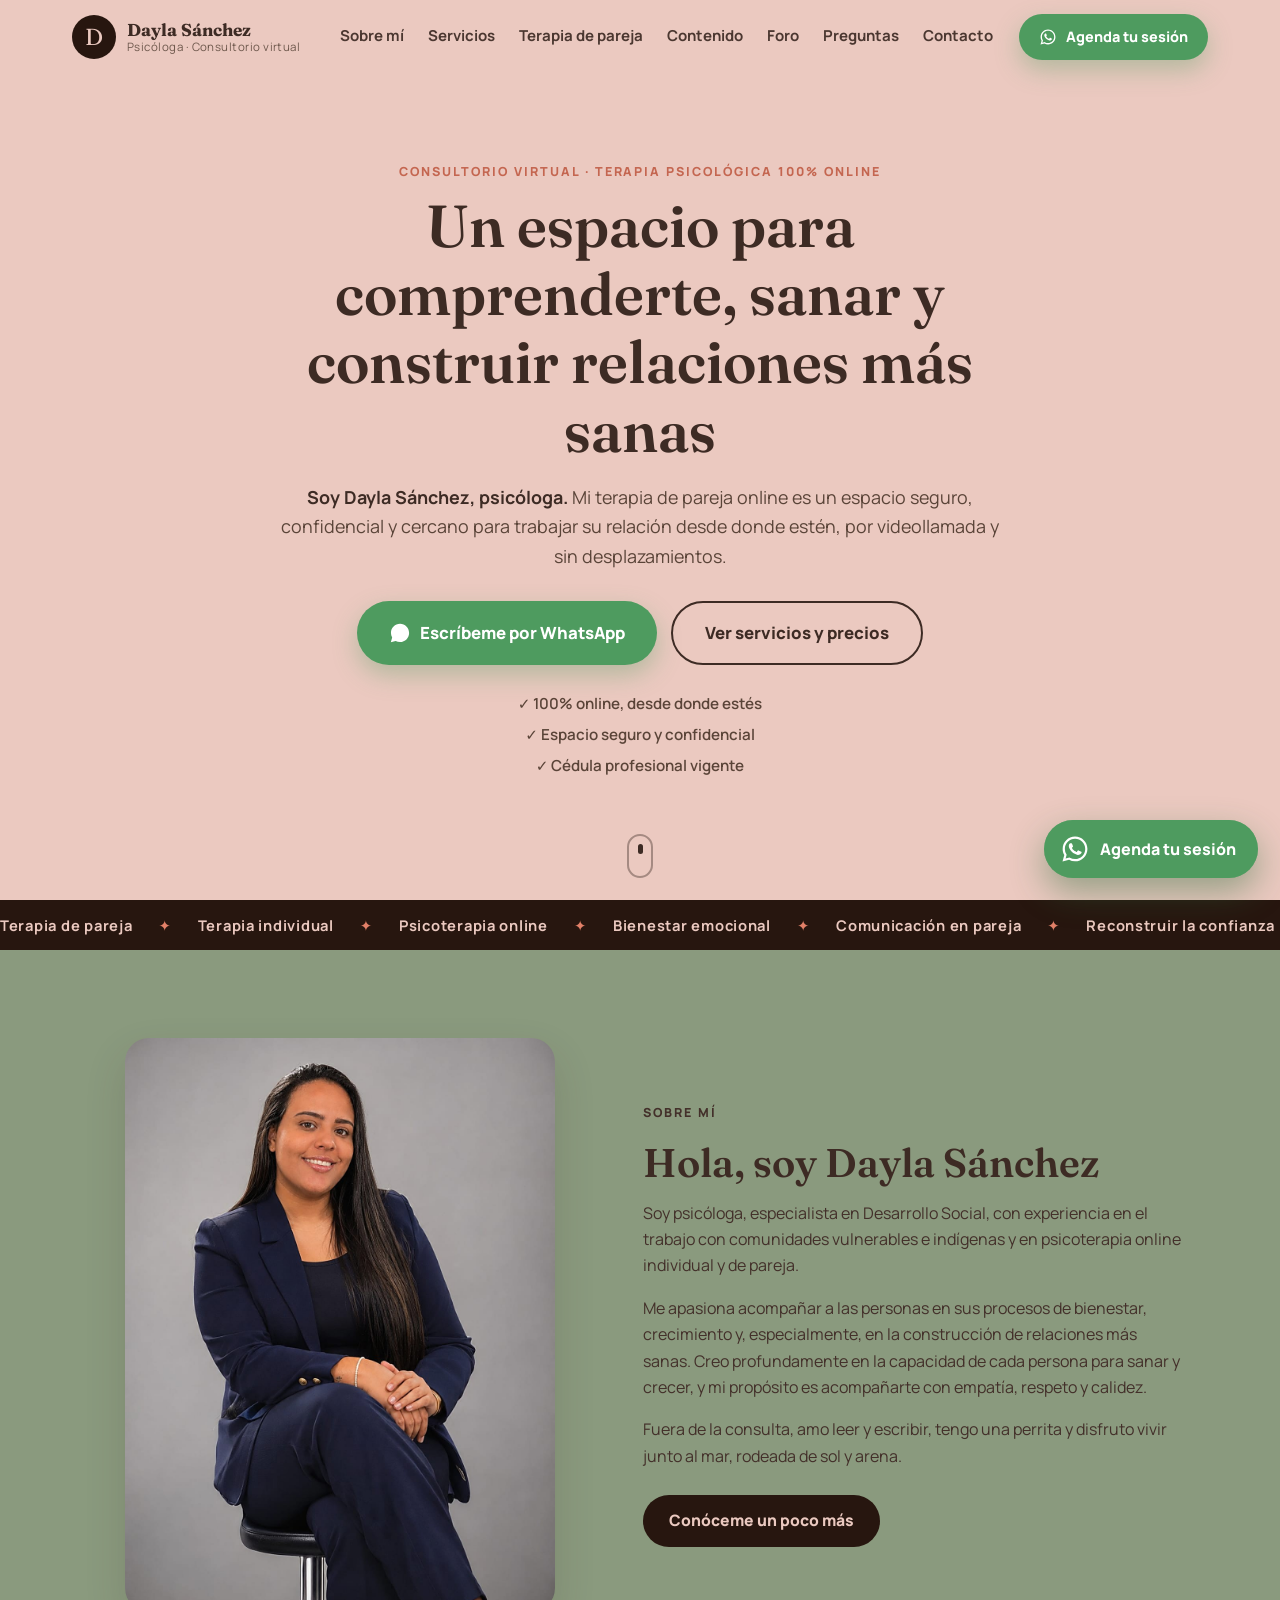
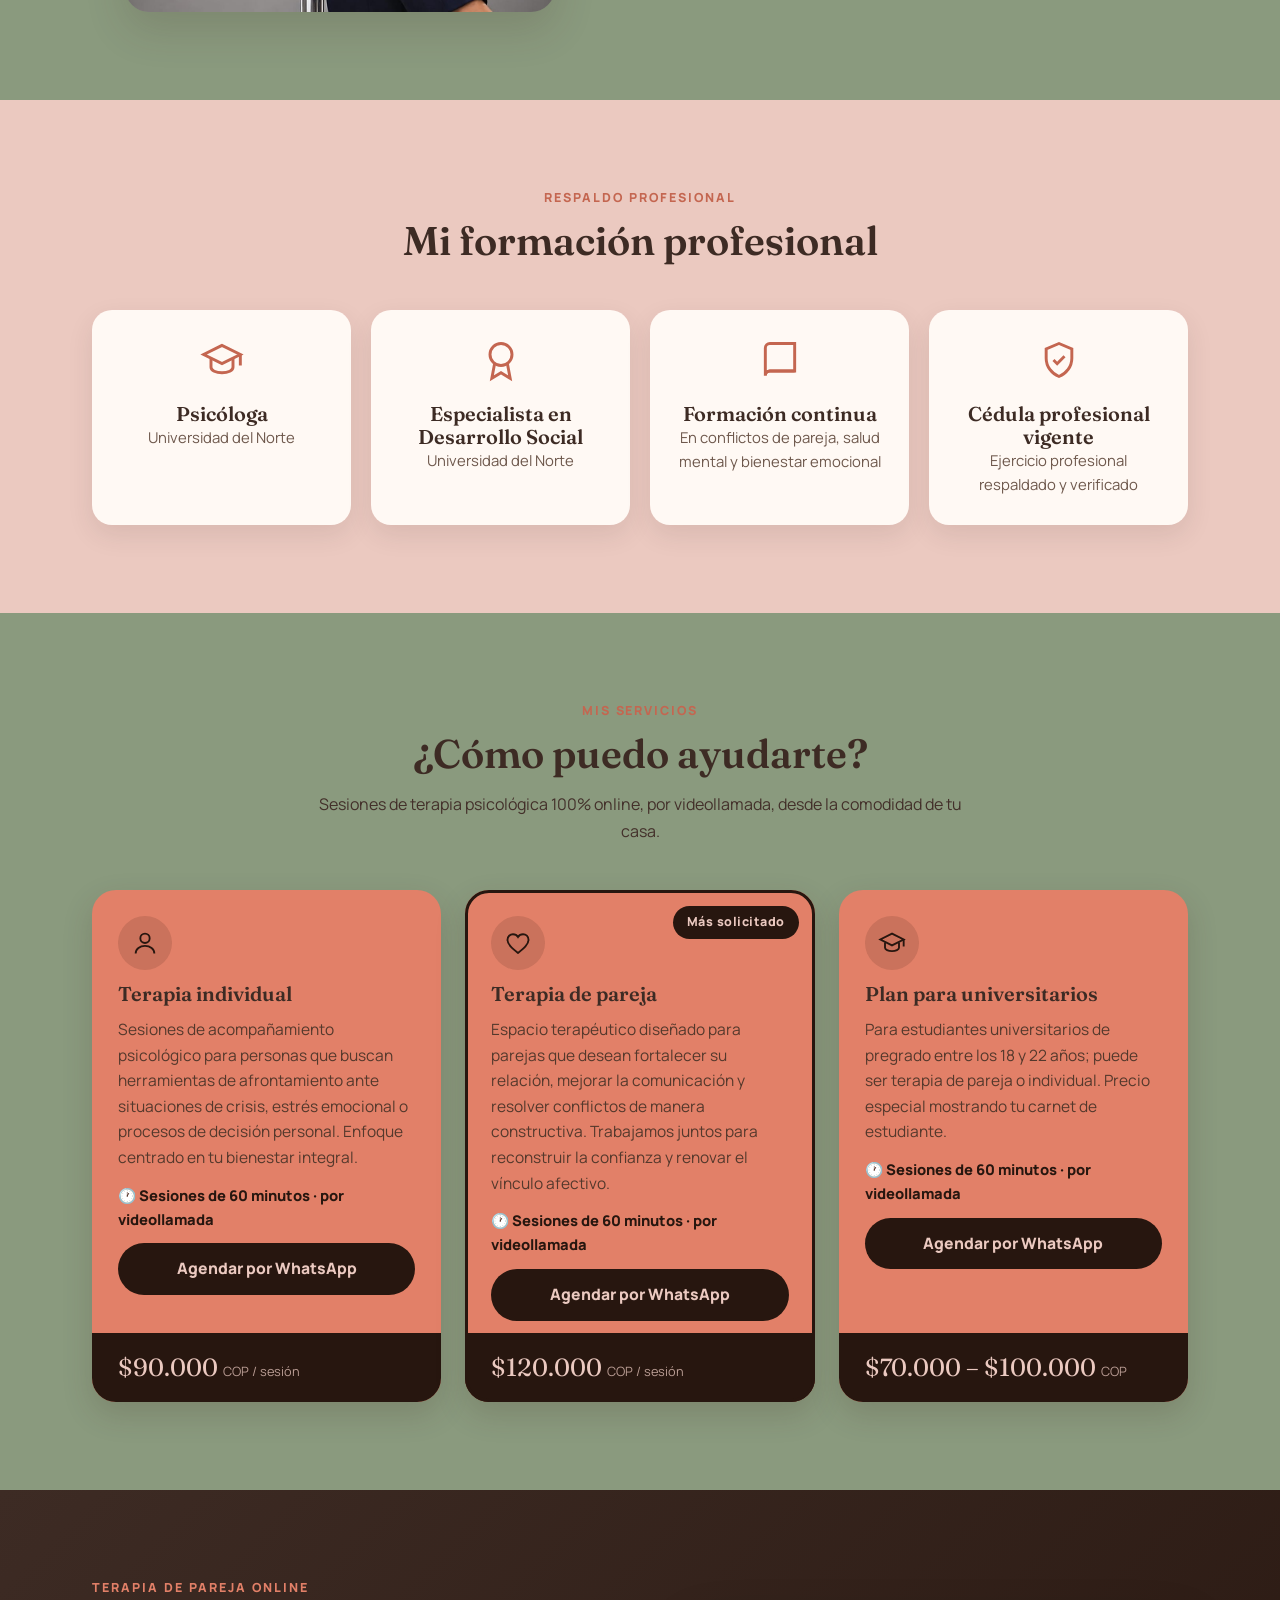
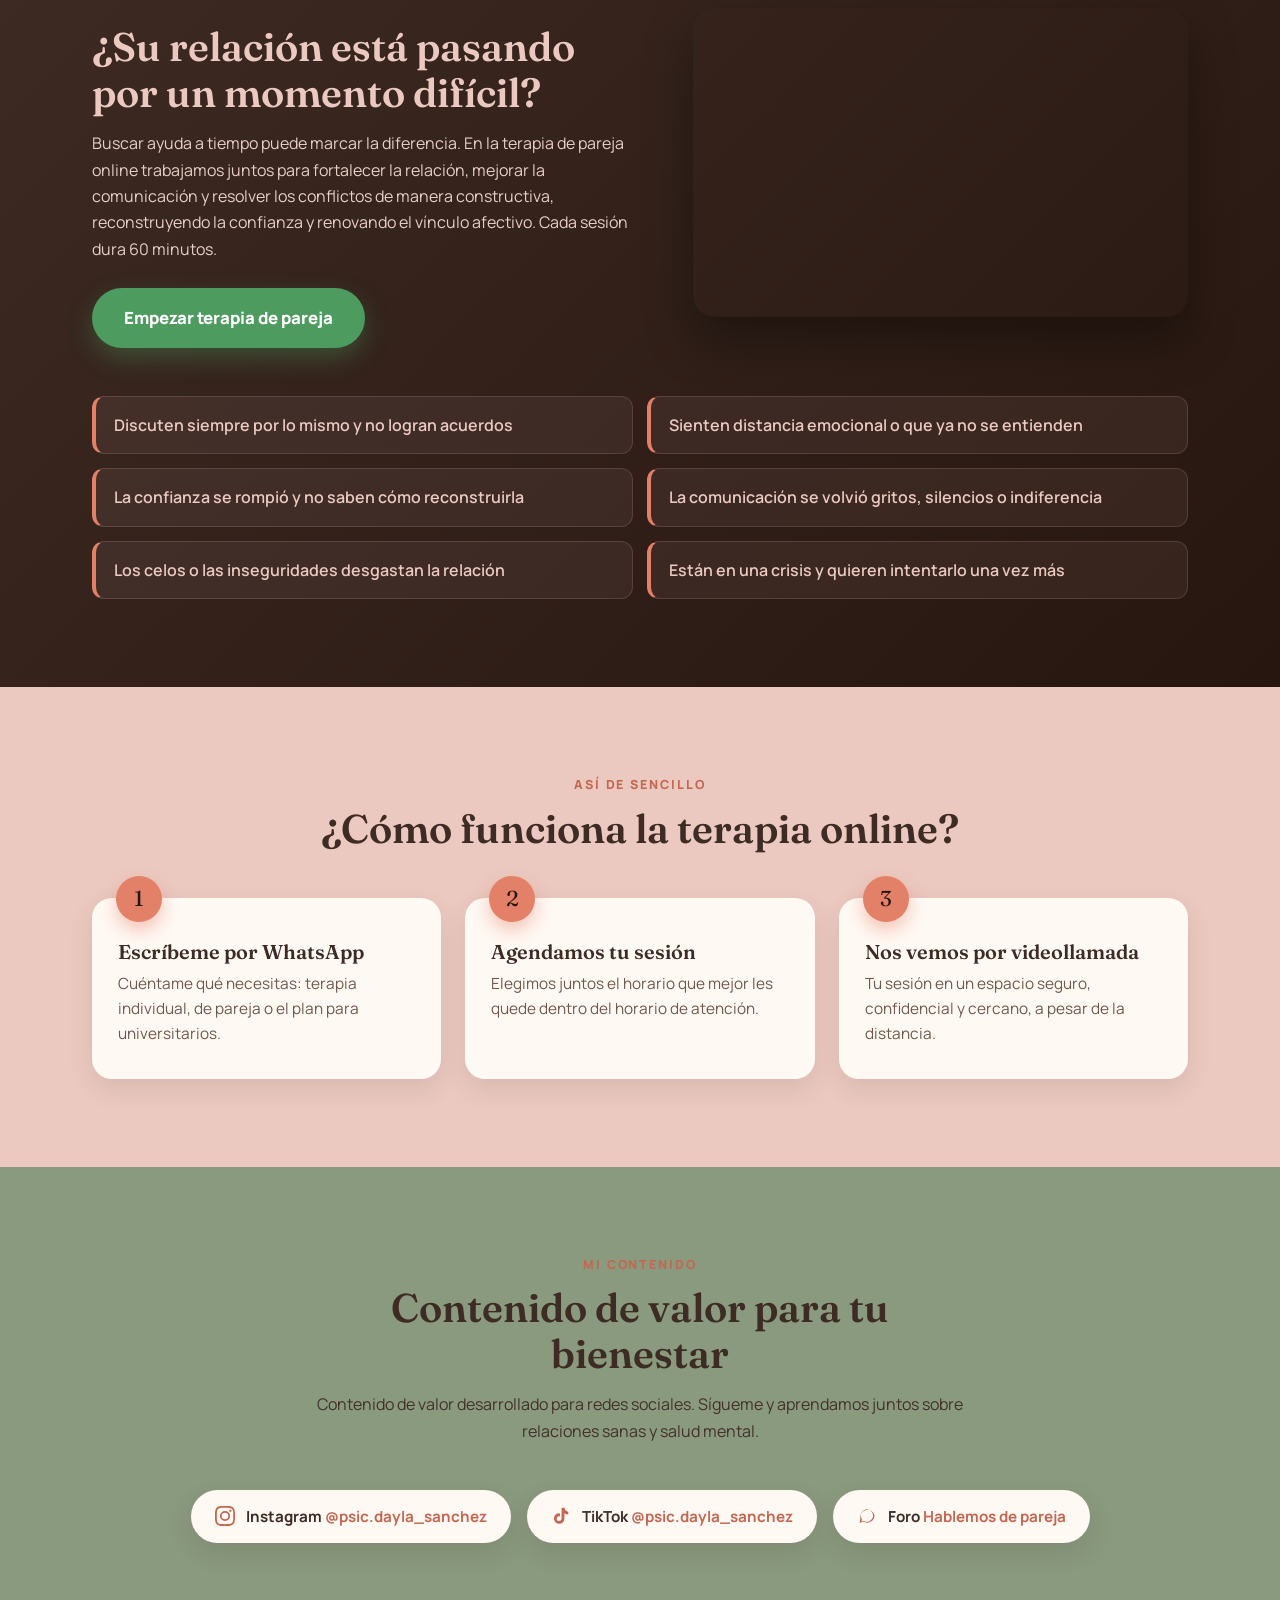
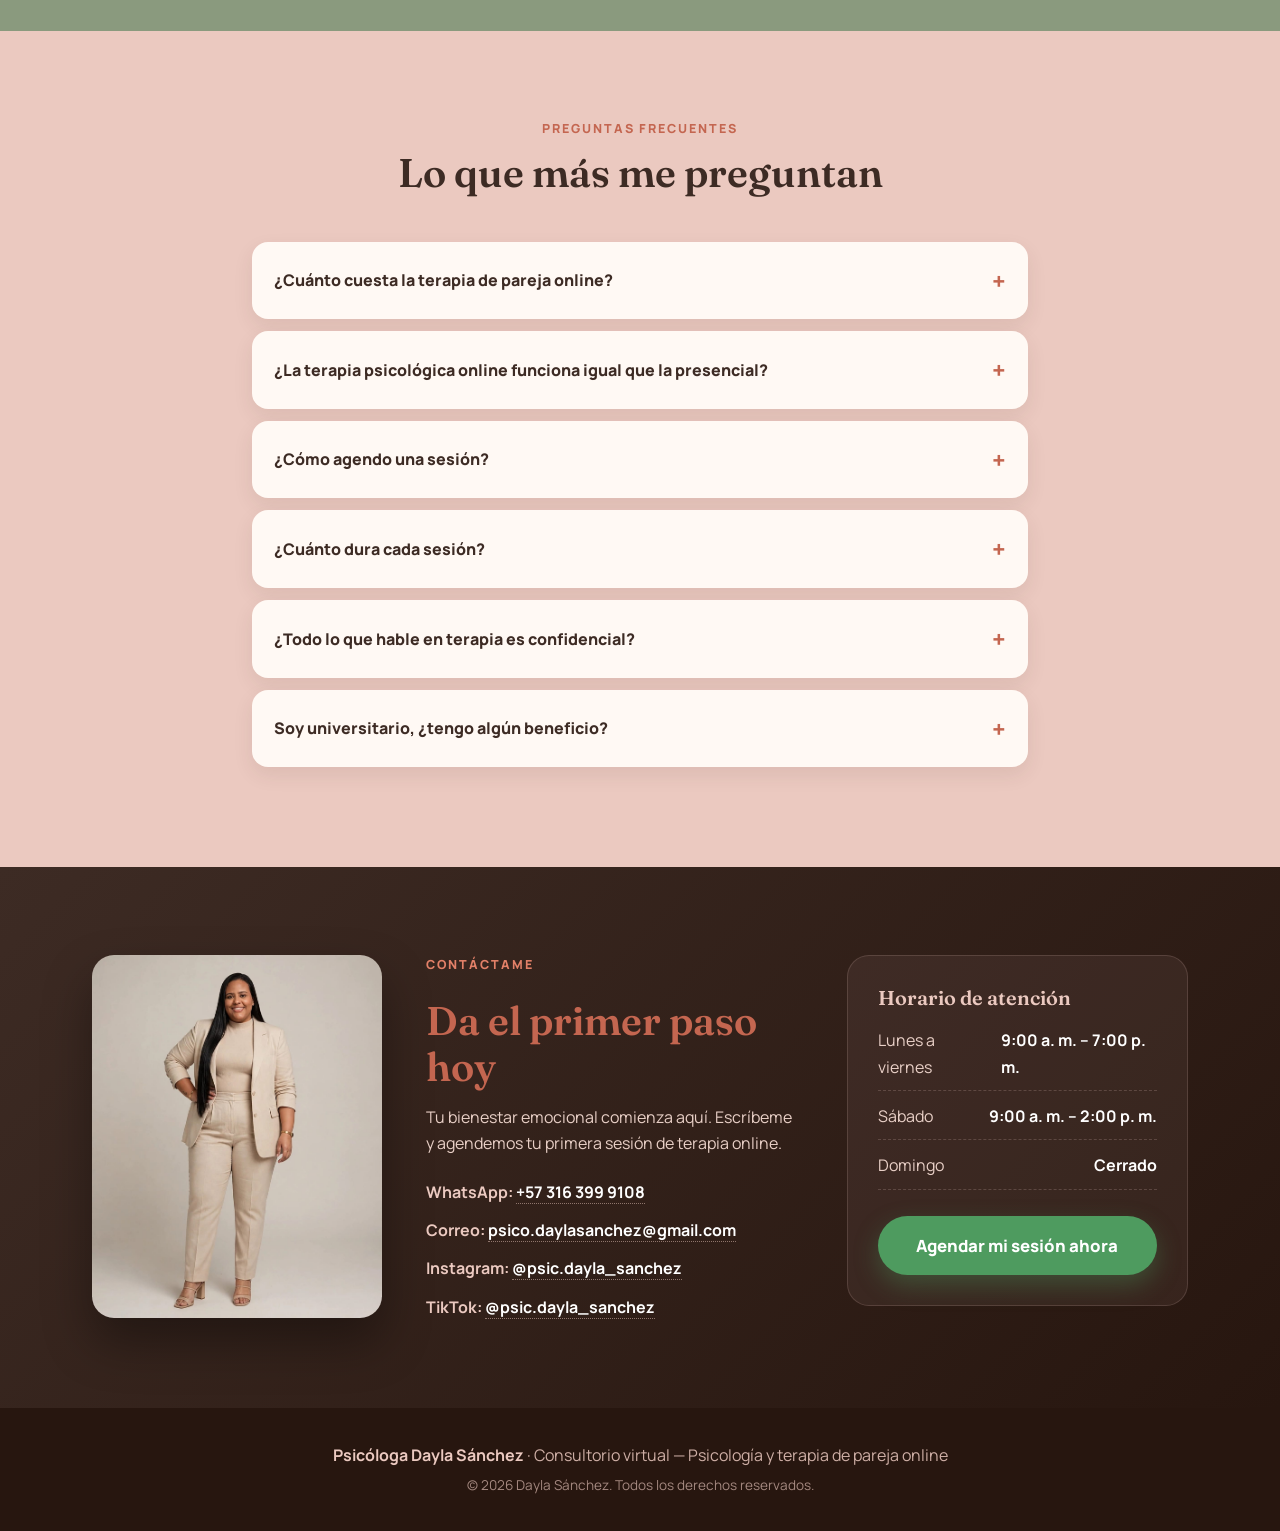
==== commit 9d88fe8c: "Foro: pagina privada de acceso sin enlaces" ====
--- a/index.html
+++ b/index.html
@@ -328,7 +328,7 @@
 <footer class="footer">
   <div class="container footer-inner">
     <p><strong>Psicóloga Dayla Sánchez</strong> · Consultorio virtual — Psicología y terapia de pareja online</p>
-    <p class="footer-small">© 2026 Dayla Sánchez. Todos los derechos reservados. · <a class="footer-acceso" href="foro#acceso">Acceso</a></p>
+    <p class="footer-small">© 2026 Dayla Sánchez. Todos los derechos reservados.</p>
   </div>
 </footer>
 
